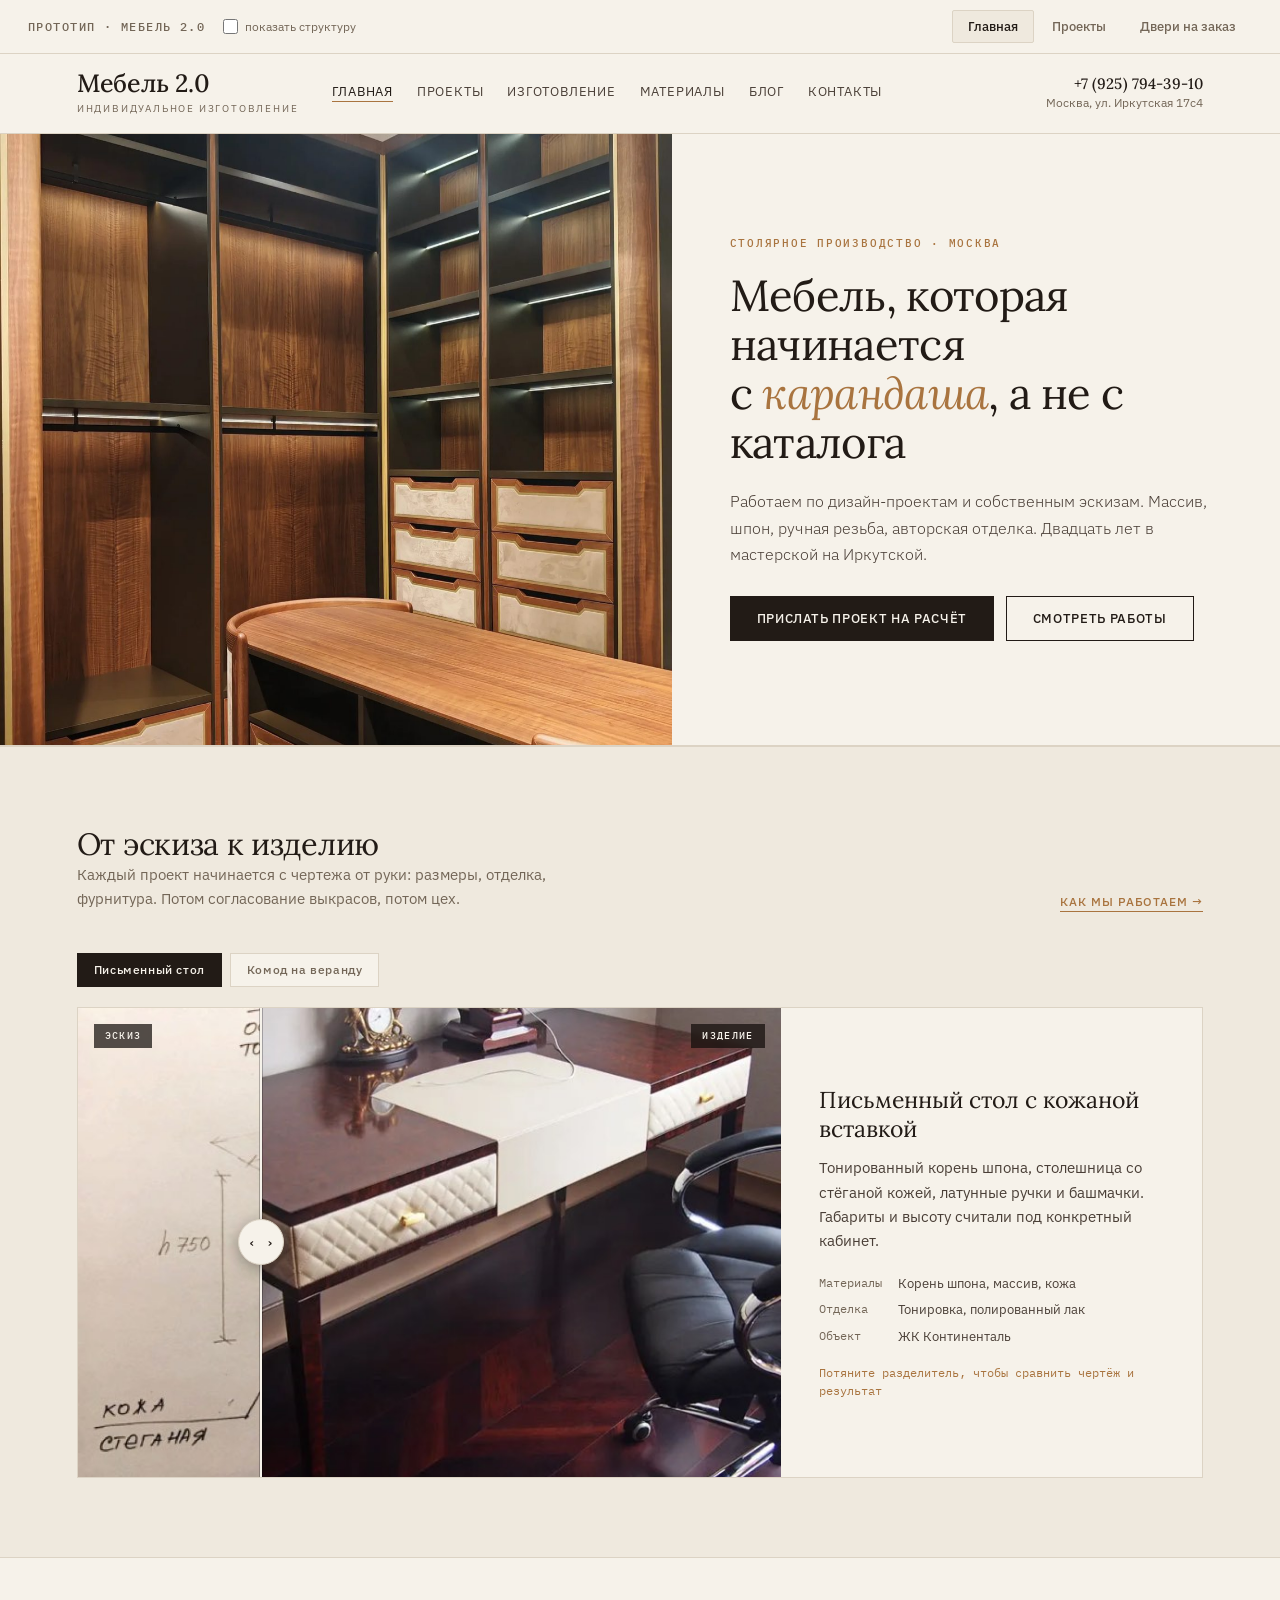
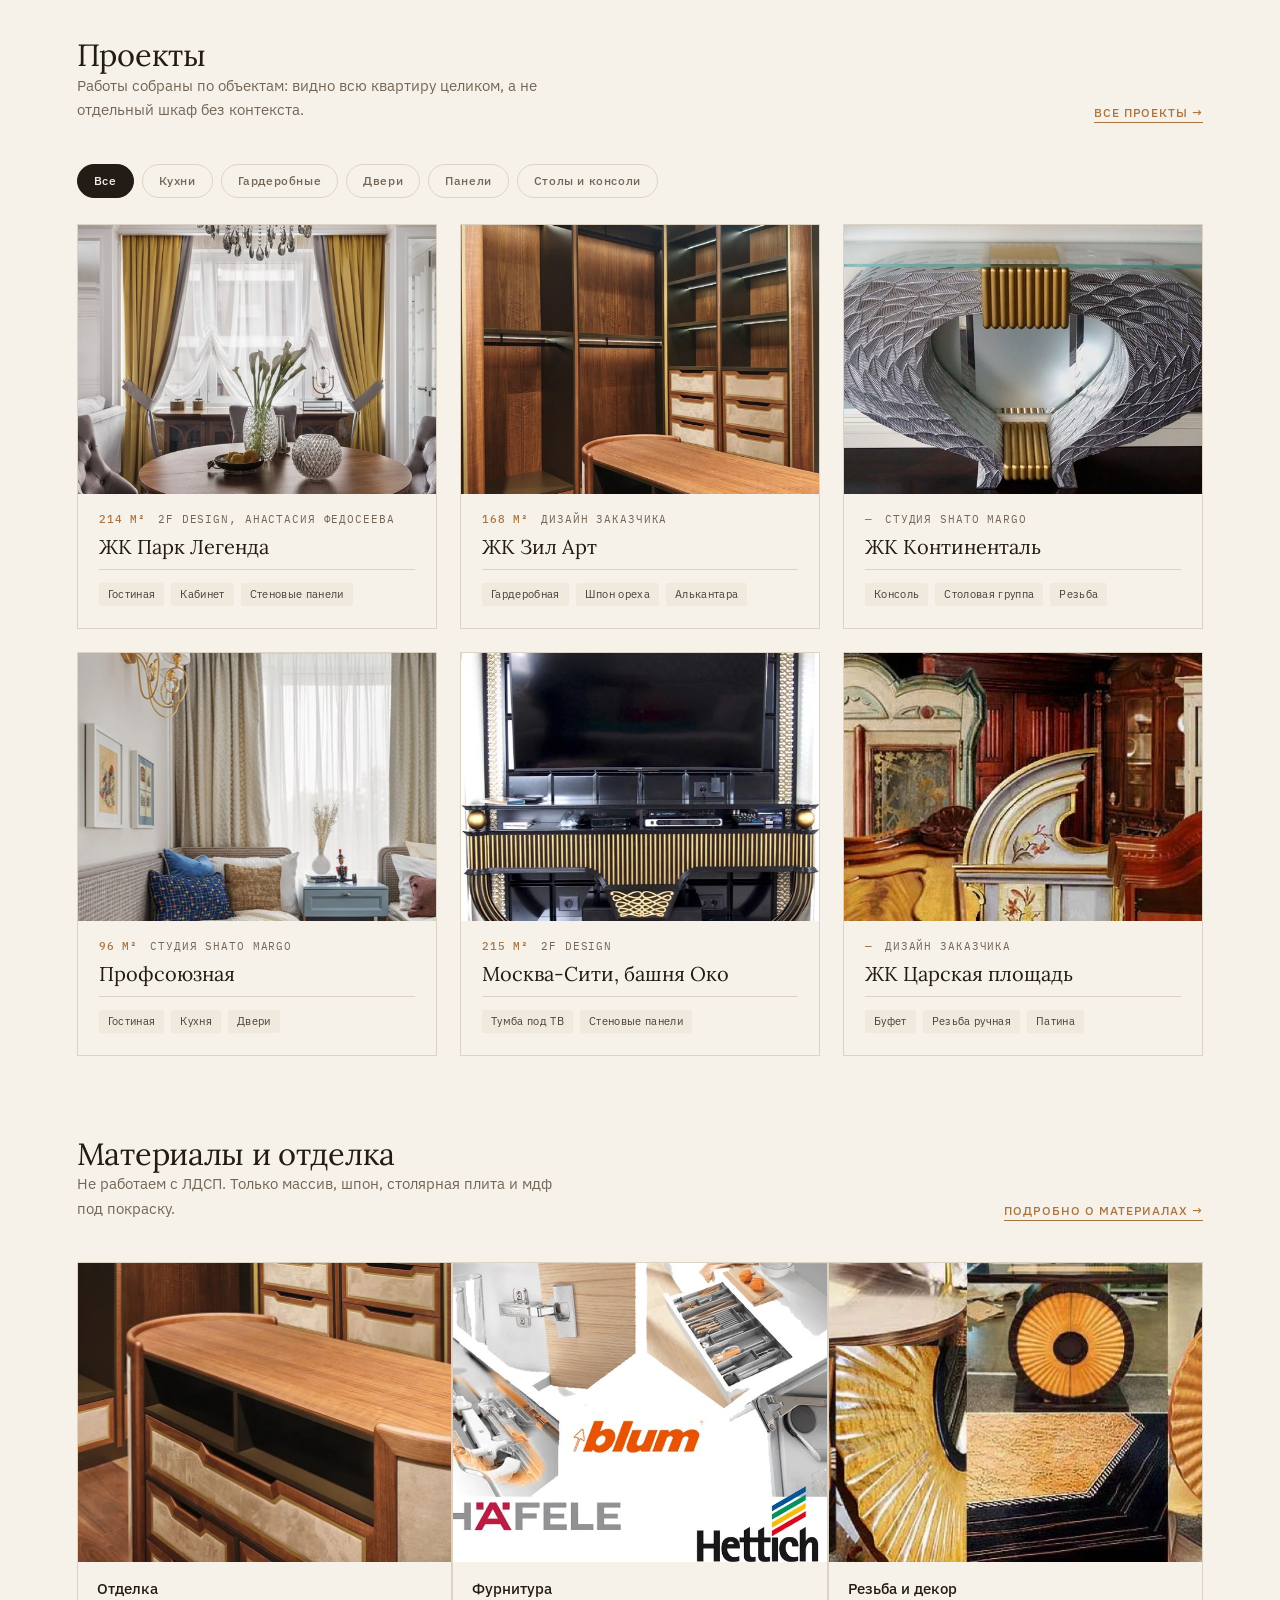
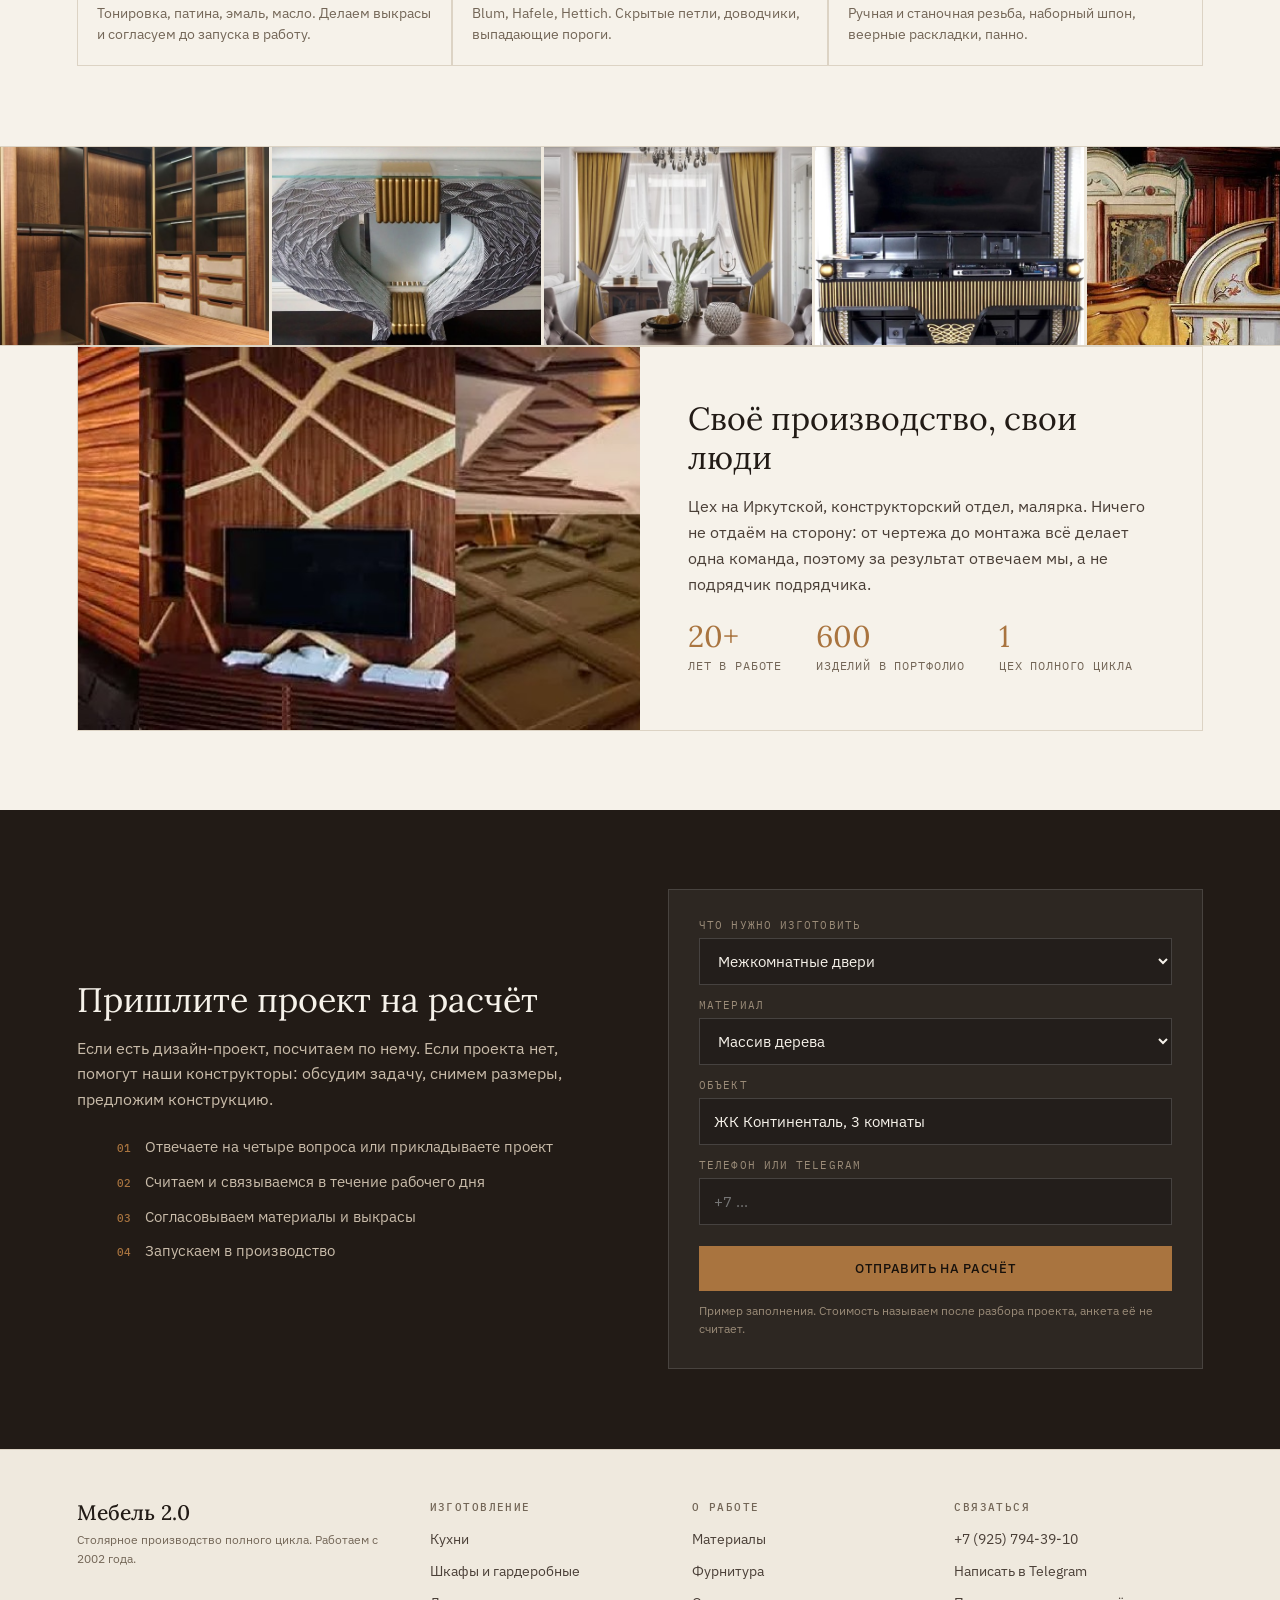
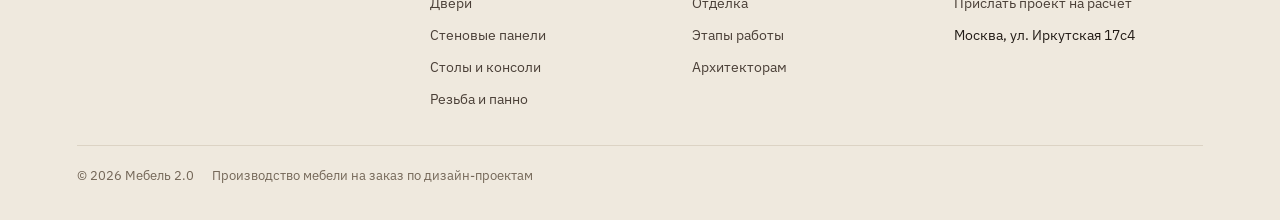
==== v1/index.html @ 64ed7386 "Вариант 1: первый экран больше не растягивается фото, добавлены doctype/charset/viewport, ширина под" ====
<!doctype html>
<html lang="ru">
<meta charset="utf-8">
<meta name="viewport" content="width=device-width, initial-scale=1">
<meta name="robots" content="noindex, nofollow">
<link rel="icon" href="data:image/svg+xml,%3Csvg xmlns=&apos;http://www.w3.org/2000/svg&apos; viewBox=&apos;0 0 32 32&apos;%3E%3Crect width=&apos;32&apos; height=&apos;32&apos; fill=&apos;%23F6F2EA&apos;/%3E%3Ccircle cx=&apos;16&apos; cy=&apos;16&apos; r=&apos;6&apos; fill=&apos;%23A9743F&apos;/%3E%3C/svg%3E">
<title>Прототип сайта Мебель 2.0</title>
<link rel="stylesheet" href="https://fonts.googleapis.com/css2?family=Lora:ital,wght@0,400;0,500;0,600;1,400&family=IBM+Plex+Sans:wght@300;400;500;600&family=IBM+Plex+Mono:wght@400;500&display=swap">
<style>
:root{
  --paper:#F6F2EA; --paper-2:#EFE9DE; --ink:#221B16; --ink-soft:#4A3F37;
  --muted:#736657; --line:#DCD3C4; --wood:#A9743F; --wine:#7E3B3B;
  --shadow:rgba(34,27,22,.10);
  --f-display:'Lora',Georgia,'Times New Roman',serif;
  --f-text:'IBM Plex Sans',-apple-system,Segoe UI,Roboto,sans-serif;
  --f-mono:'IBM Plex Mono',ui-monospace,Menlo,monospace;
}
*{box-sizing:border-box}
body{margin:0;background:var(--paper);color:var(--ink);
  font:400 16px/1.65 var(--f-text);-webkit-font-smoothing:antialiased}
img{max-width:100%;display:block}
a{color:inherit}
.wrap{width:min(1680px,94vw);margin:0 auto;padding:0 clamp(22px,3vw,52px)}

/* ——— панель прототипа ——— */
.bar{position:sticky;top:0;z-index:50;background:var(--paper);
  border-bottom:1px solid var(--line);display:flex;align-items:center;
  gap:18px;padding:10px 28px;flex-wrap:wrap}
.bar b{font:500 12px/1 var(--f-mono);letter-spacing:.12em;text-transform:uppercase;color:var(--muted)}
.tabs{display:flex;gap:2px;margin-left:auto}
.tab{font:500 13px/1 var(--f-text);padding:9px 15px;border:1px solid transparent;
  background:none;color:var(--muted);cursor:pointer;border-radius:2px}
.tab[aria-selected="true"]{color:var(--ink);border-color:var(--line);background:var(--paper-2)}
.tab:focus-visible{outline:2px solid var(--wood);outline-offset:2px}
.toggle{font:400 12px/1 var(--f-text);color:var(--muted);display:flex;
  align-items:center;gap:7px;cursor:pointer;user-select:none}
.toggle input{accent-color:var(--wood);width:15px;height:15px;margin:0}

/* ——— подписи структуры ——— */
.note{position:relative}
.note::before{display:none}
body.show-notes .note::before{display:block}
.note::before{content:attr(data-note);position:absolute;top:-1px;left:0;
  transform:translateY(-100%);
  font:500 10px/1.4 var(--f-mono);letter-spacing:.09em;text-transform:uppercase;
  color:var(--wine);background:var(--paper);padding:3px 8px;
  border:1px dashed var(--wine);white-space:nowrap;z-index:5}
body.show-notes section{outline:1px dashed color-mix(in srgb,var(--wine) 35%,transparent);
  outline-offset:6px}

/* ——— шапка сайта ——— */
.top{border-bottom:1px solid var(--line);background:var(--paper)}
.top-in{display:flex;align-items:center;gap:34px;padding:17px 0}
.logo{font:500 25px/1 var(--f-display);letter-spacing:-.01em;white-space:nowrap}
.logo span{display:block;font:400 10px/1.5 var(--f-text);
  letter-spacing:.18em;text-transform:uppercase;color:var(--muted);margin-top:5px}
.nav{display:flex;gap:24px;font:400 13px/1 var(--f-text);
  letter-spacing:.06em;text-transform:uppercase;flex-wrap:wrap}
.nav a{text-decoration:none;color:var(--ink-soft);padding-bottom:3px;
  border-bottom:1px solid transparent}
.nav a:hover,.nav a.on{color:var(--ink);border-color:var(--wood)}
.top-contact{margin-left:auto;text-align:right;font:400 13px/1.55 var(--f-text)}
.top-contact b{display:block;font:500 15px/1.3 var(--f-display);letter-spacing:.01em}
.top-contact span{color:var(--muted);font-size:12px}

/* ——— первый экран ——— */
.hero{display:grid;grid-template-columns:1.05fr .95fr;
  min-height:clamp(520px,68vh,780px);border-bottom:1px solid var(--line)}
.hero-img{position:relative;overflow:hidden;background:var(--paper-2)}
.hero-img img{position:absolute;inset:0;width:100%;height:100%;
  object-fit:cover;object-position:50% 44%}
.hero-txt{display:flex;flex-direction:column;justify-content:center;
  padding:clamp(44px,5vw,78px) clamp(28px,4.5vw,74px);gap:22px}
.eyebrow{font:500 11px/1 var(--f-mono);letter-spacing:.16em;
  text-transform:uppercase;color:var(--wood)}
h1{font:400 clamp(34px,3.4vw,66px)/1.12 var(--f-display);margin:0;
  text-wrap:balance;letter-spacing:-.015em}
h1 em{font-style:italic;color:var(--wood)}
.lede{font:300 clamp(16px,1.05vw,20px)/1.65 var(--f-text);color:var(--ink-soft);max-width:50ch;margin:0}
.cta-row{display:flex;gap:12px;flex-wrap:wrap;margin-top:6px}
.btn{display:inline-block;font:500 13px/1 var(--f-text);letter-spacing:.05em;
  text-transform:uppercase;padding:15px 26px;text-decoration:none;
  background:var(--ink);color:var(--paper);border:1px solid var(--ink);
  transition:background .18s,color .18s}
.btn:hover{background:transparent;color:var(--ink)}
.btn.ghost{background:transparent;color:var(--ink)}
.btn.ghost:hover{background:var(--ink);color:var(--paper)}

/* ——— общие секции ——— */
section{padding:clamp(64px,6.2vw,112px) 0}
.sec-head{display:flex;align-items:flex-end;gap:26px;margin-bottom:clamp(30px,3.2vw,46px);flex-wrap:wrap}
.sec-head h2{font:400 clamp(25px,2.4vw,46px)/1.18 var(--f-display);margin:0;
  letter-spacing:-.01em;text-wrap:balance}
.sec-head p{margin:0;color:var(--muted);font-size:clamp(15px,.95vw,17px);max-width:56ch}
.sec-head .more{margin-left:auto;font:500 12px/1 var(--f-text);letter-spacing:.08em;
  text-transform:uppercase;color:var(--wood);text-decoration:none;
  border-bottom:1px solid currentColor;padding-bottom:3px;white-space:nowrap}

/* ——— эскиз → изделие ——— */
.craft{background:var(--paper-2);border-top:1px solid var(--line);
  border-bottom:1px solid var(--line)}
.pairs{display:grid;gap:clamp(40px,4vw,64px)}
.pair{display:grid;grid-template-columns:1fr 1fr;gap:0;align-items:stretch;
  background:var(--paper);border:1px solid var(--line)}
.pair figure{margin:0;position:relative;min-height:270px;overflow:hidden}
.pair img{width:100%;height:100%;object-fit:cover}
.pair figcaption{position:absolute;left:0;bottom:0;
  font:500 10px/1 var(--f-mono);letter-spacing:.13em;text-transform:uppercase;
  background:var(--ink);color:var(--paper);padding:7px 11px}
.pair .said{padding:34px 36px;display:flex;flex-direction:column;justify-content:center;gap:12px}
.pair h3{font:400 clamp(22px,1.5vw,30px)/1.28 var(--f-display);margin:0}
.pair p{margin:0;color:var(--ink-soft);font-size:clamp(15px,.95vw,17px);line-height:1.62}
.pair dl{display:grid;grid-template-columns:auto 1fr;gap:5px 16px;margin:8px 0 0;
  font-size:13px}
.pair dt{color:var(--muted);font:400 12px/1.6 var(--f-mono);letter-spacing:.04em}
.pair dd{margin:0;color:var(--ink-soft)}

/* ——— проекты ——— */
.filters{display:flex;gap:8px;flex-wrap:wrap;margin-bottom:26px}
.chip{font:500 12px/1 var(--f-text);letter-spacing:.05em;padding:10px 16px;
  border:1px solid var(--line);background:transparent;color:var(--muted);
  cursor:pointer;border-radius:100px;transition:.16s}
.chip:hover{color:var(--ink);border-color:var(--wood)}
.chip.on{background:var(--ink);border-color:var(--ink);color:var(--paper)}
.chip:focus-visible{outline:2px solid var(--wood);outline-offset:2px}
.projects{display:grid;grid-template-columns:repeat(3,1fr);gap:clamp(18px,1.8vw,30px)}
@media (max-width:1100px){.projects{grid-template-columns:repeat(2,1fr)}}
@media (max-width:620px){.projects{grid-template-columns:1fr}}
.proj{display:flex;flex-direction:column;background:var(--paper);
  border:1px solid var(--line);text-decoration:none;transition:.2s;overflow:hidden}
.proj:hover{border-color:var(--wood);transform:translateY(-2px);
  box-shadow:0 10px 26px var(--shadow)}
.proj .ph{aspect-ratio:4/3;overflow:hidden;background:var(--paper-2)}
.proj .ph img{width:100%;height:100%;object-fit:cover;transition:transform .5s}
.proj:hover .ph img{transform:scale(1.03)}
.proj .body{padding:20px 21px 22px;display:flex;flex-direction:column;gap:9px;flex:1}
.proj .meta{display:flex;gap:12px;align-items:baseline;
  font:400 11px/1 var(--f-mono);letter-spacing:.08em;color:var(--muted);
  text-transform:uppercase}
.proj .meta .sq{color:var(--wood);font-weight:500}
.proj h3{font:400 clamp(20px,1.35vw,26px)/1.3 var(--f-display);margin:0}
.proj .who{font-size:13px;color:var(--muted)}
.proj .items{margin-top:auto;padding-top:13px;border-top:1px solid var(--line);
  display:flex;gap:7px;flex-wrap:wrap}
.proj .items span{font:400 11px/1 var(--f-text);letter-spacing:.03em;
  color:var(--ink-soft);background:var(--paper-2);padding:6px 9px;border-radius:2px}

/* ——— материалы ——— */
.mats{display:grid;grid-template-columns:repeat(3,1fr);gap:2px;
  background:var(--line);border:1px solid var(--line)}
@media (max-width:760px){.mats{grid-template-columns:1fr}}
.mat{background:var(--paper);padding:0;position:relative;overflow:hidden}
.mat img{aspect-ratio:5/4;object-fit:cover;width:100%}
.mat .cap{padding:17px 19px 20px}
.mat h4{font:500 15px/1.3 var(--f-text);margin:0 0 5px}
.mat p{margin:0;font-size:13.5px;color:var(--muted);line-height:1.55}

/* ——— мастера ——— */
.people{display:grid;grid-template-columns:1fr 1fr;gap:0;
  border:1px solid var(--line);background:var(--paper)}
.people figure{margin:0;min-height:340px;overflow:hidden}
.people img{width:100%;height:100%;object-fit:cover;object-position:50% 40%}
.people .txt{padding:52px 48px;display:flex;flex-direction:column;
  justify-content:center;gap:16px}
.people h2{font:400 clamp(24px,2.6vw,32px)/1.22 var(--f-display);margin:0}
.people p{margin:0;color:var(--ink-soft);font-size:15.5px;line-height:1.68}
.stats{display:flex;gap:34px;margin-top:8px;flex-wrap:wrap}
.stat b{display:block;font:400 30px/1 var(--f-display);color:var(--wood)}
.stat span{font:400 12px/1.4 var(--f-mono);letter-spacing:.07em;
  text-transform:uppercase;color:var(--muted)}

/* ——— форма ——— */
.ask{background:var(--ink);color:var(--paper);border-radius:0}
.ask .wrap{display:grid;grid-template-columns:1fr 1fr;gap:56px;align-items:center}
.ask h2{font:400 clamp(25px,2.9vw,34px)/1.24 var(--f-display);margin:0 0 14px;color:var(--paper)}
.ask p{margin:0;color:#C9BCAA;font-size:15.5px;line-height:1.66}
.steps{display:grid;gap:11px;margin-top:22px;counter-reset:s}
.steps li{list-style:none;counter-increment:s;display:flex;gap:13px;
  align-items:baseline;font-size:14.5px;color:#C9BCAA}
.steps li::before{content:counter(s,decimal-leading-zero);
  font:500 11px/1 var(--f-mono);color:var(--wood);letter-spacing:.06em}
.form{background:rgba(255,255,255,.05);border:1px solid rgba(255,255,255,.13);
  padding:30px}
.form .row{display:grid;gap:7px;margin-bottom:15px}
.form label{font:400 11px/1 var(--f-mono);letter-spacing:.1em;
  text-transform:uppercase;color:#9A8B78}
.form input,.form select{font:400 15px/1.4 var(--f-text);padding:12px 14px;
  background:rgba(0,0,0,.22);border:1px solid rgba(255,255,255,.16);
  color:var(--paper);border-radius:0}
.form input:focus,.form select:focus{outline:2px solid var(--wood);outline-offset:1px}
.form .btn{width:100%;text-align:center;background:var(--wood);
  border-color:var(--wood);color:#17110C;margin-top:6px}
.form .btn:hover{background:transparent;color:var(--wood)}
.form .hint{font-size:12px;color:#9A8B78;margin:11px 0 0;line-height:1.5}

/* ——— подвал ——— */
.foot{border-top:1px solid var(--line);background:var(--paper-2);padding:52px 0 34px}
.foot-in{display:grid;grid-template-columns:1.4fr 1fr 1fr 1.1fr;gap:36px}
.foot h5{font:500 11px/1 var(--f-mono);letter-spacing:.13em;text-transform:uppercase;
  color:var(--muted);margin:0 0 15px}
.foot ul{list-style:none;margin:0;padding:0;display:grid;gap:9px;font-size:14px}
.foot a{text-decoration:none;color:var(--ink-soft)}
.foot a:hover{color:var(--wood)}
.foot .brand{font:500 21px/1 var(--f-display)}
.foot .brand span{display:block;font:400 12px/1.6 var(--f-text);color:var(--muted);margin-top:7px}
.foot-bottom{border-top:1px solid var(--line);margin-top:34px;padding-top:19px;
  display:flex;gap:18px;font-size:12.5px;color:var(--muted);flex-wrap:wrap}

/* ——— страница раздела ——— */
.crumbs{font:400 12px/1 var(--f-text);color:var(--muted);padding:20px 0;
  border-bottom:1px solid var(--line)}
.crumbs a{text-decoration:none;color:var(--muted)}
.crumbs a:hover{color:var(--wood)}
.intro{display:grid;grid-template-columns:1.15fr .85fr;gap:56px;align-items:start}
.intro h1{font-size:clamp(29px,3.4vw,42px)}
.intro .side{border-left:2px solid var(--wood);padding-left:22px}
.intro .side p{margin:0 0 13px;font-size:14.5px;color:var(--ink-soft);line-height:1.62}
.feats{display:grid;grid-template-columns:repeat(3,1fr);gap:1px;
  background:var(--line);border:1px solid var(--line);margin-top:8px}
@media (max-width:1000px){.feats{grid-template-columns:repeat(2,1fr)}}
@media (max-width:620px){.feats{grid-template-columns:1fr}}
.feat{background:var(--paper);padding:26px 25px 28px}
.feat .n{font:500 11px/1 var(--f-mono);color:var(--wood);letter-spacing:.08em}
.feat h3{font:500 16px/1.4 var(--f-text);margin:11px 0 7px}
.feat p{margin:0;font-size:14px;color:var(--muted);line-height:1.6}
.gal{display:grid;grid-template-columns:repeat(auto-fill,minmax(250px,1fr));gap:20px}
.gal figure{margin:0;border:1px solid var(--line);background:var(--paper)}
.gal img{aspect-ratio:1/1;object-fit:cover;width:100%}
.gal figcaption{padding:13px 15px 15px;font-size:13.5px;line-height:1.45}
.gal .obj{display:block;font:400 11px/1 var(--f-mono);color:var(--wood);
  letter-spacing:.07em;text-transform:uppercase;margin-bottom:6px}


/* ——— движение ——— */
@keyframes kenburns{from{transform:scale(1) translate3d(0,0,0)}
  to{transform:scale(1.08) translate3d(-1.2%,-1.5%,0)}}
.hero-img img{animation:kenburns 26s ease-in-out infinite alternate;will-change:transform}

@keyframes rise{from{opacity:0;transform:translateY(14px)}to{opacity:1;transform:none}}
body.anim .hero-txt>*{animation:rise .8s cubic-bezier(.2,.75,.25,1) both}
body.anim .hero-txt>*:nth-child(1){animation-delay:.05s}
body.anim .hero-txt>*:nth-child(2){animation-delay:.14s}
body.anim .hero-txt>*:nth-child(3){animation-delay:.24s}
body.anim .hero-txt>*:nth-child(4){animation-delay:.34s}

body.anim .rv{opacity:0;transform:translateY(20px);
  transition:opacity .7s cubic-bezier(.2,.75,.25,1),transform .7s cubic-bezier(.2,.75,.25,1)}
body.anim .rv.in{opacity:1;transform:none}

.btn{position:relative;overflow:hidden}
.btn::after{content:"";position:absolute;inset:0;background:var(--wood);
  transform:translateY(101%);transition:transform .28s cubic-bezier(.3,.7,.2,1);z-index:-1}
.btn:hover::after{transform:translateY(0)}
.btn.ghost:hover{background:var(--ink)}

.more{position:relative}
.more::after{content:" →";transition:padding .2s}
.more:hover::after{padding-left:5px}

.mat img{transition:transform .6s cubic-bezier(.2,.7,.2,1)}
.mat:hover img{transform:scale(1.05)}
.mat .cap{position:relative;z-index:1;background:var(--paper);transition:transform .3s}
.mat:hover .cap{transform:translateY(-4px)}

.proj{cursor:pointer}
.proj .ph{position:relative}
.proj .ph::after{content:"Смотреть проект";position:absolute;inset:auto 0 0 0;
  font:500 11px/1 var(--f-mono);letter-spacing:.1em;text-transform:uppercase;
  color:var(--paper);background:linear-gradient(transparent,rgba(20,15,12,.82));
  padding:34px 14px 13px;opacity:0;transform:translateY(8px);transition:.3s}
.proj:hover .ph::after{opacity:1;transform:none}
.proj:hover .ph img{transform:scale(1.06)}

/* ——— шторка эскиз/изделие ——— */
.craft-tabs{display:flex;gap:8px;margin-bottom:20px;flex-wrap:wrap}
.ct{font:500 12px/1 var(--f-text);letter-spacing:.05em;padding:10px 16px;
  border:1px solid var(--line);background:var(--paper);color:var(--muted);
  cursor:pointer;transition:.18s}
.ct:hover{color:var(--ink);border-color:var(--wood)}
.ct.on{background:var(--ink);border-color:var(--ink);color:var(--paper)}
.slab{display:grid;grid-template-columns:1.25fr .75fr;background:var(--paper);
  border:1px solid var(--line)}
.slab[hidden]{display:none}
.stage{position:relative;overflow:hidden;aspect-ratio:3/2;min-height:340px;background:#EDE6DA;
  cursor:ew-resize;user-select:none;touch-action:none}
.stage img{position:absolute;inset:0;width:100%;height:100%;object-fit:cover}
.st-front{position:absolute;inset:0;width:50%;overflow:hidden;will-change:width}
.st-front img{width:var(--sw,760px);max-width:none}
.st-bar{position:absolute;top:0;bottom:0;left:50%;width:2px;background:var(--paper);
  transform:translateX(-1px);box-shadow:0 0 0 1px rgba(0,0,0,.25);will-change:left}
.st-knob{position:absolute;top:50%;left:50%;width:46px;height:46px;margin:-23px 0 0 -23px;
  border-radius:50%;background:var(--paper);border:1px solid var(--line);
  display:grid;place-items:center;box-shadow:0 4px 16px rgba(20,15,12,.35);
  font:500 13px/1 var(--f-mono);color:var(--ink);will-change:left}
.st-knob::before{content:"‹ ›";letter-spacing:.06em}
.st-lab{position:absolute;top:16px;font:500 10px/1 var(--f-mono);letter-spacing:.13em;
  text-transform:uppercase;padding:7px 11px;background:rgba(20,15,12,.72);
  color:var(--paper);backdrop-filter:blur(3px)}
.st-lab.l{left:16px}.st-lab.r{right:16px}
.slab .said{padding:38px 38px;display:flex;flex-direction:column;justify-content:center;gap:13px}
.slab h3{font:400 23px/1.28 var(--f-display);margin:0}
.slab p{margin:0;color:var(--ink-soft);font-size:15px;line-height:1.62}
.slab dl{display:grid;grid-template-columns:auto 1fr;gap:5px 16px;margin:6px 0 0;font-size:13px}
.slab dt{color:var(--muted);font:400 12px/1.6 var(--f-mono)}
.slab dd{margin:0;color:var(--ink-soft)}
.slab .tip{font:400 12px/1.5 var(--f-mono);color:var(--wood);margin-top:4px}

/* ——— бегущая лента ——— */
.strip{overflow:hidden;border-top:1px solid var(--line);border-bottom:1px solid var(--line);
  background:var(--paper-2);padding:0}
.strip-in{display:flex;gap:3px;width:max-content;animation:slide 58s linear infinite}
.strip:hover .strip-in{animation-play-state:paused}
@keyframes slide{from{transform:translateX(0)}to{transform:translateX(-50%)}}
.strip figure{margin:0;width:clamp(250px,21vw,390px);height:clamp(190px,15.5vw,290px);
  overflow:hidden;position:relative;flex:none}
.strip img{width:100%;height:100%;object-fit:cover;filter:saturate(.92);
  transition:transform .6s,filter .4s}
.strip figure:hover img{transform:scale(1.07);filter:saturate(1.1)}

/* ——— лайтбокс ——— */
.lb{position:fixed;inset:0;z-index:200;background:rgba(18,13,10,.93);
  display:none;place-items:center;padding:38px;cursor:zoom-out}
.lb.on{display:grid;animation:fade .3s both}
@keyframes fade{from{opacity:0}to{opacity:1}}
.lb img{max-width:min(1100px,92vw);max-height:86vh;object-fit:contain;
  box-shadow:0 24px 70px rgba(0,0,0,.6);animation:pop .38s cubic-bezier(.2,.8,.25,1) both}
@keyframes pop{from{opacity:0;transform:scale(.94)}to{opacity:1;transform:none}}
.lb .cl{position:absolute;top:22px;right:26px;font:400 30px/1 var(--f-text);
  color:var(--paper);background:none;border:0;cursor:pointer;opacity:.75}
.lb .cl:hover{opacity:1}
.lb .cap{position:absolute;left:0;right:0;bottom:24px;text-align:center;
  font:400 13px/1.5 var(--f-text);color:#C9BCAA}

@keyframes swap{from{opacity:0;transform:translateY(10px)}to{opacity:1;transform:none}}
#screen.swap{animation:swap .4s cubic-bezier(.2,.75,.25,1) both}

@media (max-width:900px){
  .hero,.pair,.people,.ask .wrap,.intro,.slab{grid-template-columns:1fr}
  .stage{min-height:300px}
  .slab .said{padding:30px 26px}
  .strip figure{width:210px;height:158px}
  .hero-img{min-height:280px}
  .hero-txt{padding:44px 28px}
  .people .txt,.pair .said{padding:34px 28px}
  .foot-in{grid-template-columns:1fr 1fr}
  section{padding:56px 0}
  .top-in{gap:18px;flex-wrap:wrap}
  .nav{order:3;width:100%}
  .top-contact{margin-left:auto}
}
@media (max-width:600px){
  .wrap{padding:0 18px}
  .bar{padding:9px 18px;gap:10px 14px}
  .bar b{font-size:11px}
  .tabs{margin-left:0;width:100%;overflow-x:auto;scrollbar-width:none}
  .tabs::-webkit-scrollbar{display:none}
  .tab{padding:8px 12px;font-size:12px;white-space:nowrap}
  .top-in{gap:10px 16px;padding:14px 0}
  .logo{font-size:21px}
  .nav{gap:12px 16px;font-size:11px;letter-spacing:.04em}
  .top-contact{font-size:12px;line-height:1.45}
  .top-contact b{font-size:14px}
  .stage{min-height:0;aspect-ratio:4/3}
  .hero-img{min-height:230px}
  .hero-txt{padding:34px 20px}
  .people .txt,.pair .said,.slab .said{padding:26px 20px}
  .strip figure{width:166px;height:125px}
  .foot-in{grid-template-columns:1fr}
  section{padding:40px 0}
}
@media (prefers-reduced-motion:reduce){*{transition:none!important;animation:none!important}}
</style><div class="bar">
  <b>Прототип · Мебель 2.0</b>
  <label class="toggle"><input type="checkbox" id="notes"> показать структуру</label>
  <div class="tabs" role="tablist">
    <button class="tab" role="tab" aria-selected="true" data-s="home">Главная</button>
    <button class="tab" role="tab" aria-selected="false" data-s="proj">Проекты</button>
    <button class="tab" role="tab" aria-selected="false" data-s="sec">Двери на заказ</button>
  </div>
</div>
<main id="screen"></main>
<div class="lb" id="lb"><button class="cl" aria-label="Закрыть">&times;</button><img src="" alt=""><div class="cap"></div></div>
<script>
const IMG = {"master": "[data-uri]", "sketch1": "[data-uri]", "sketch2": "[data-uri]", "komod": "[data-uri]", "garderob": "[data-uri]", "konsol": "[data-uri]", "interior": "[data-uri]", "tumba": "[data-uri]", "shkaf": "[data-uri]", "paneli": "[data-uri]", "gostinaya": "[data-uri]", "stol": "[data-uri]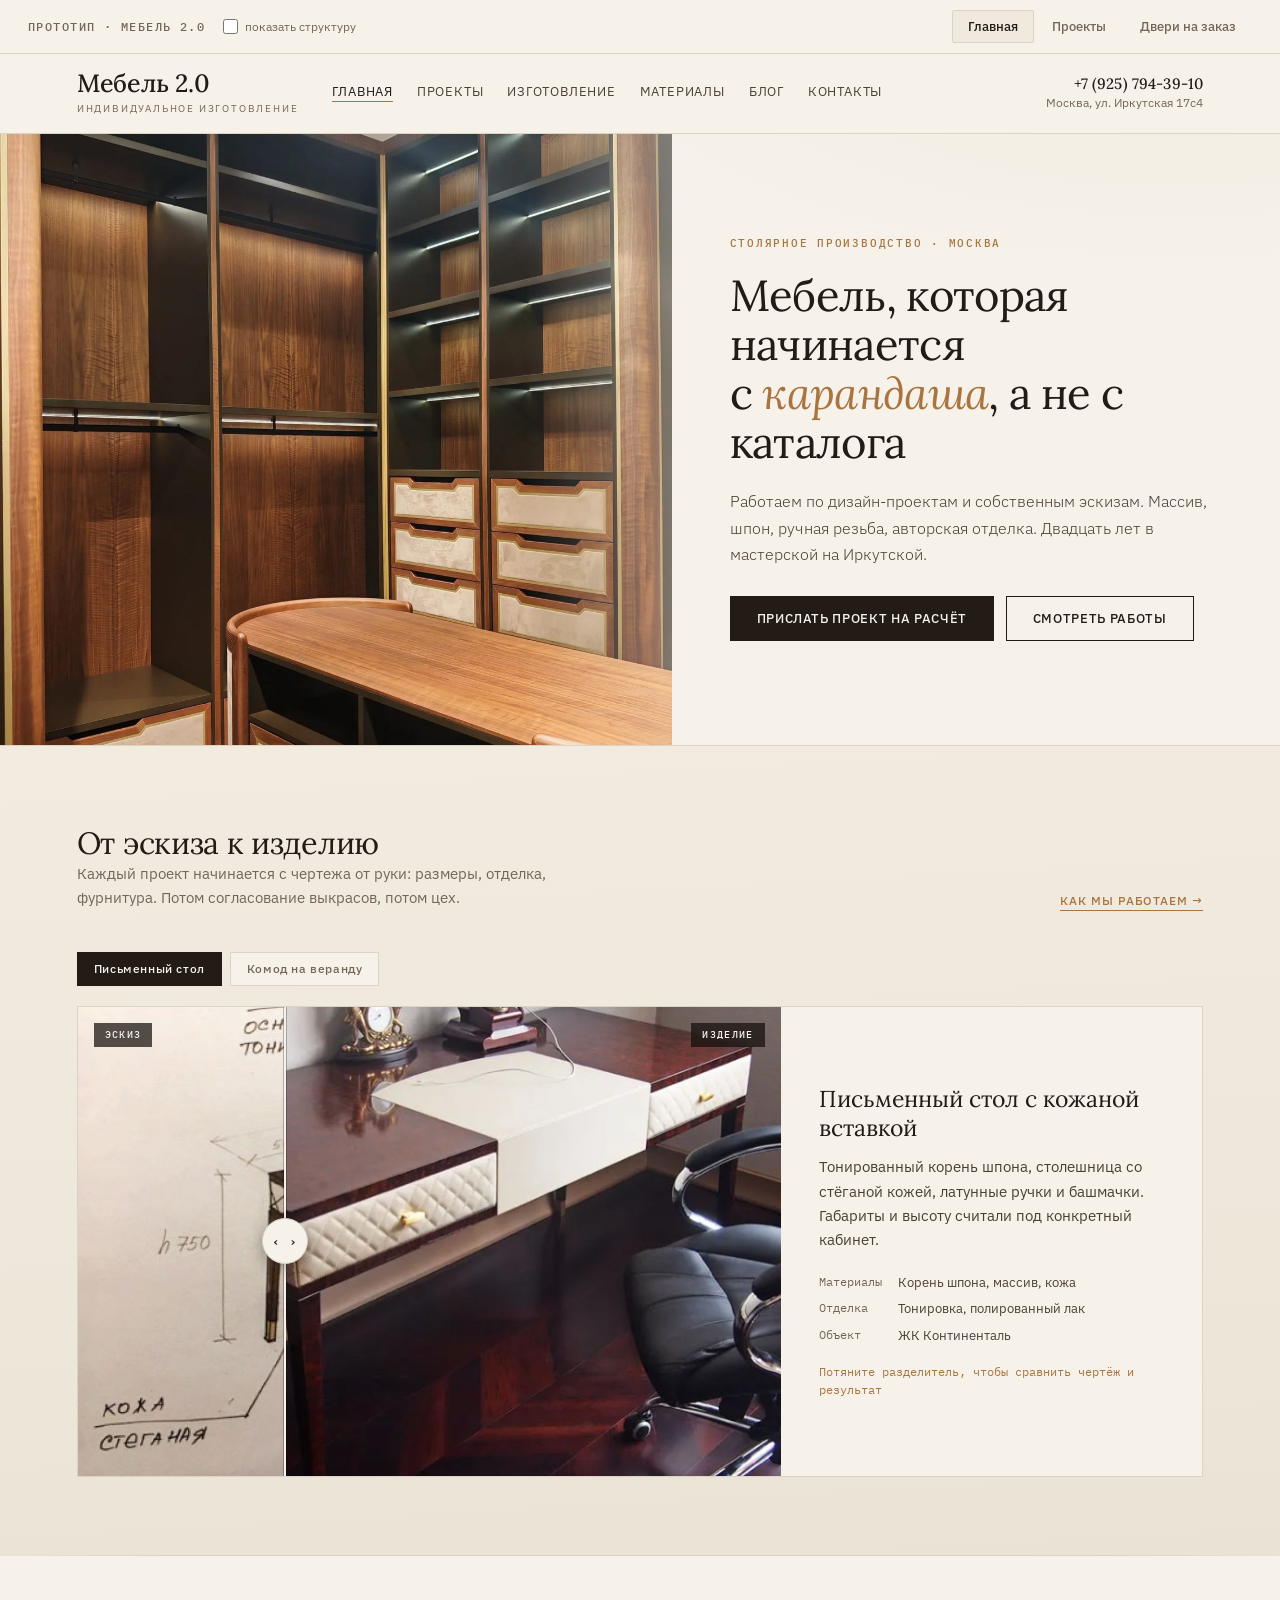
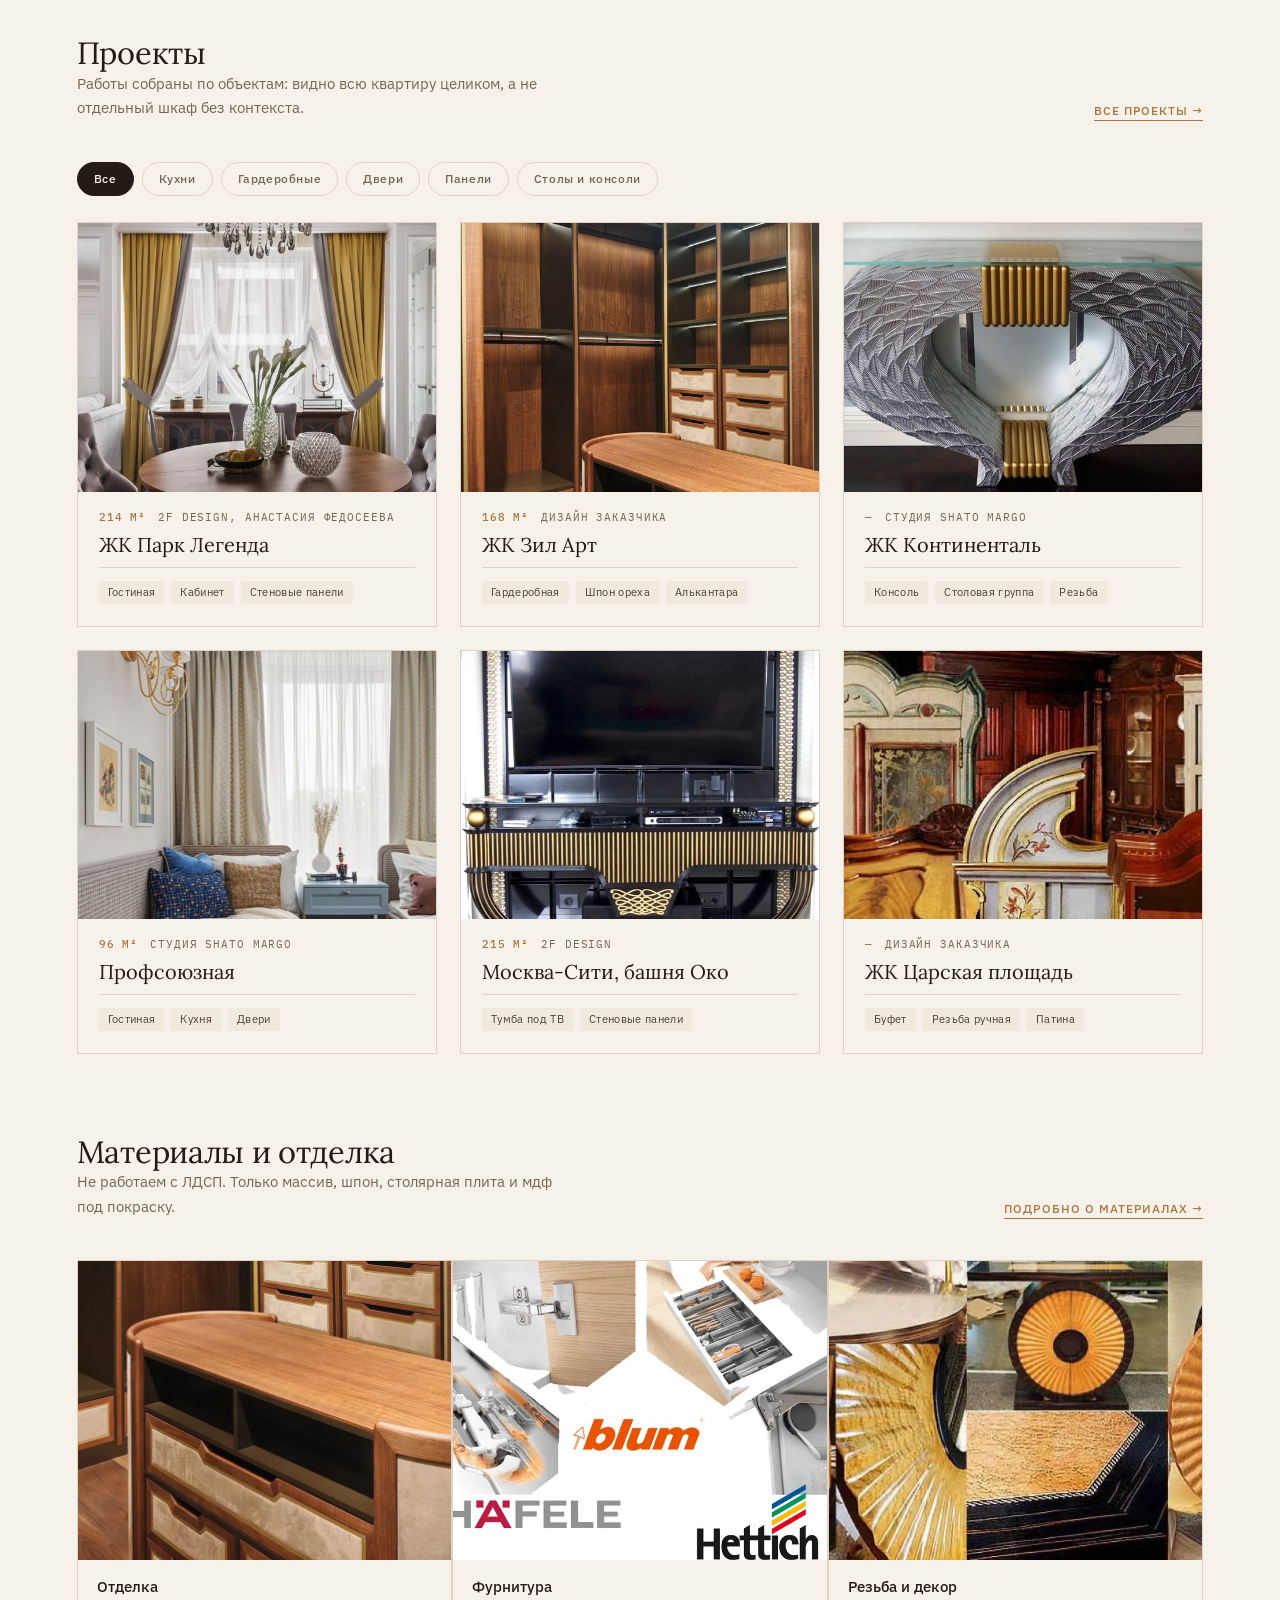
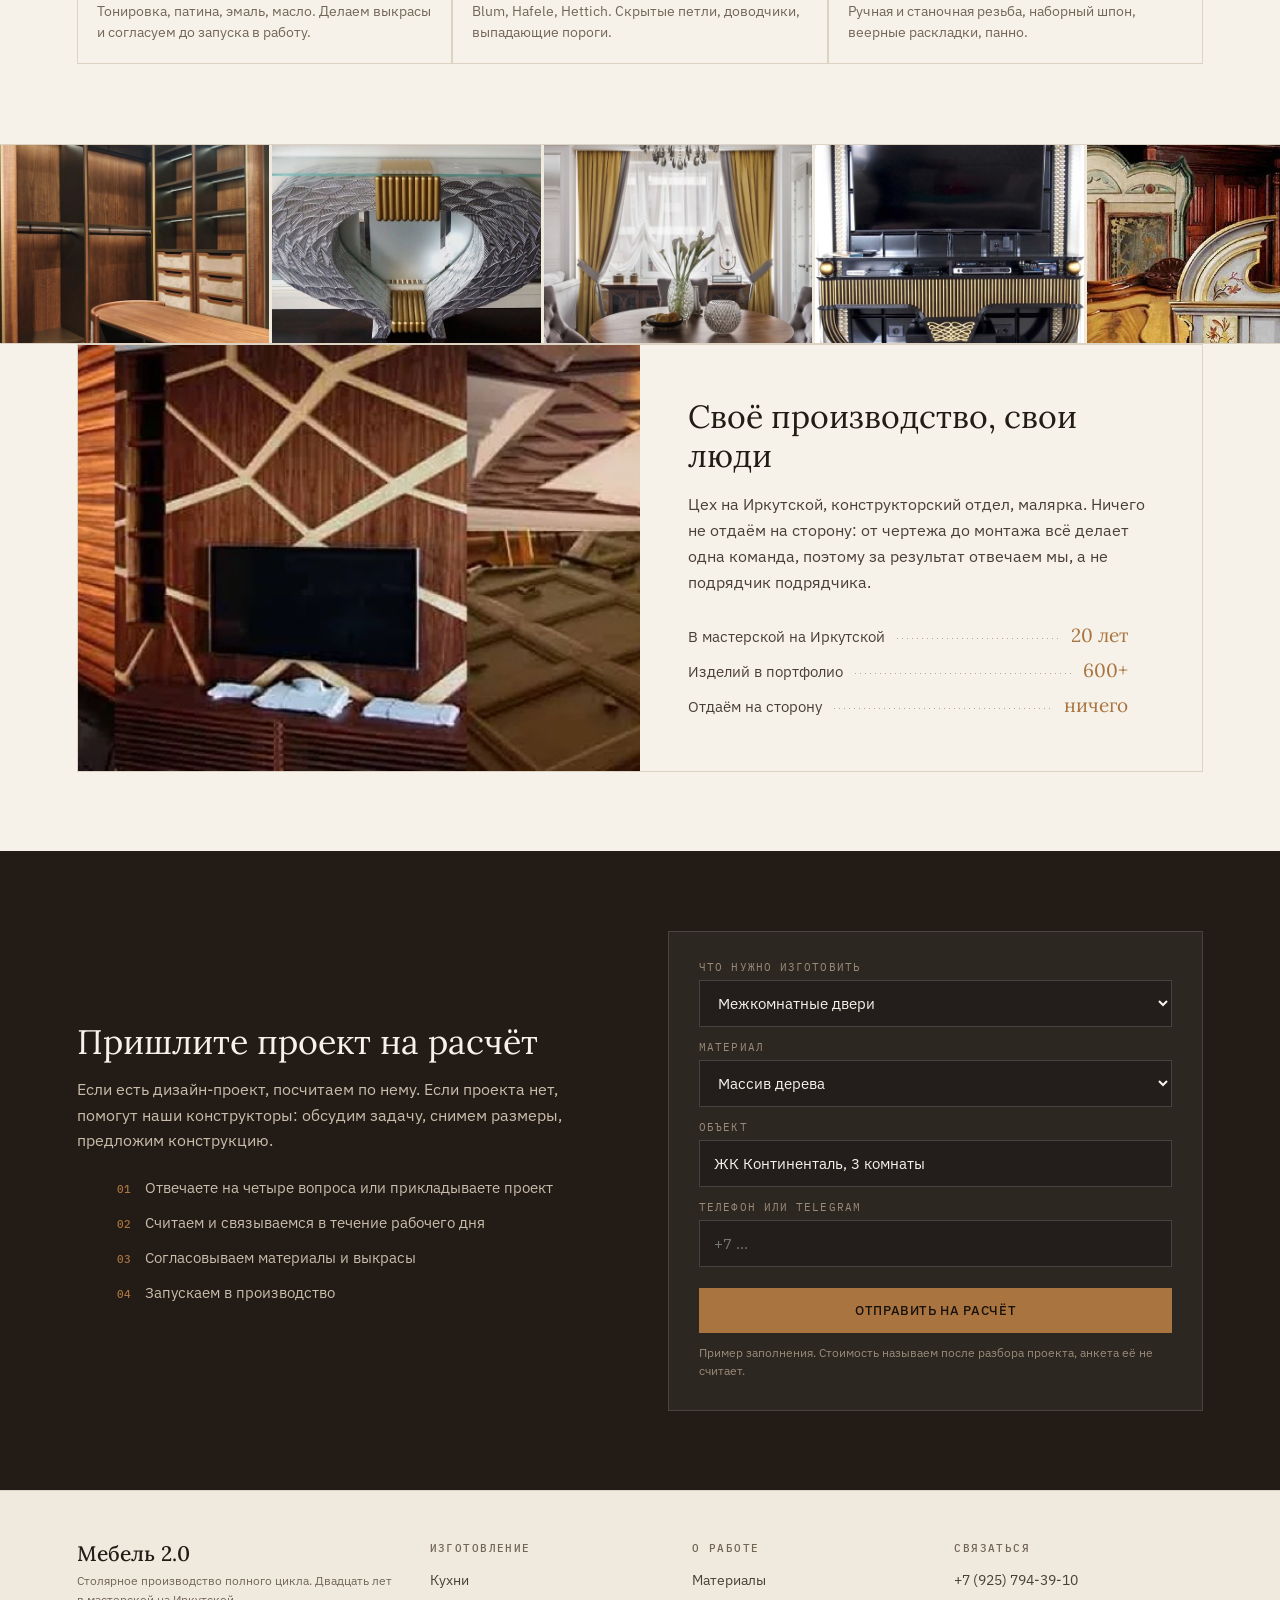
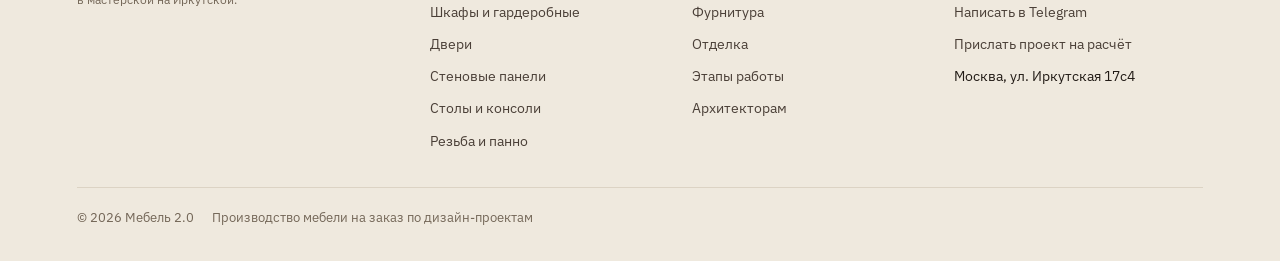
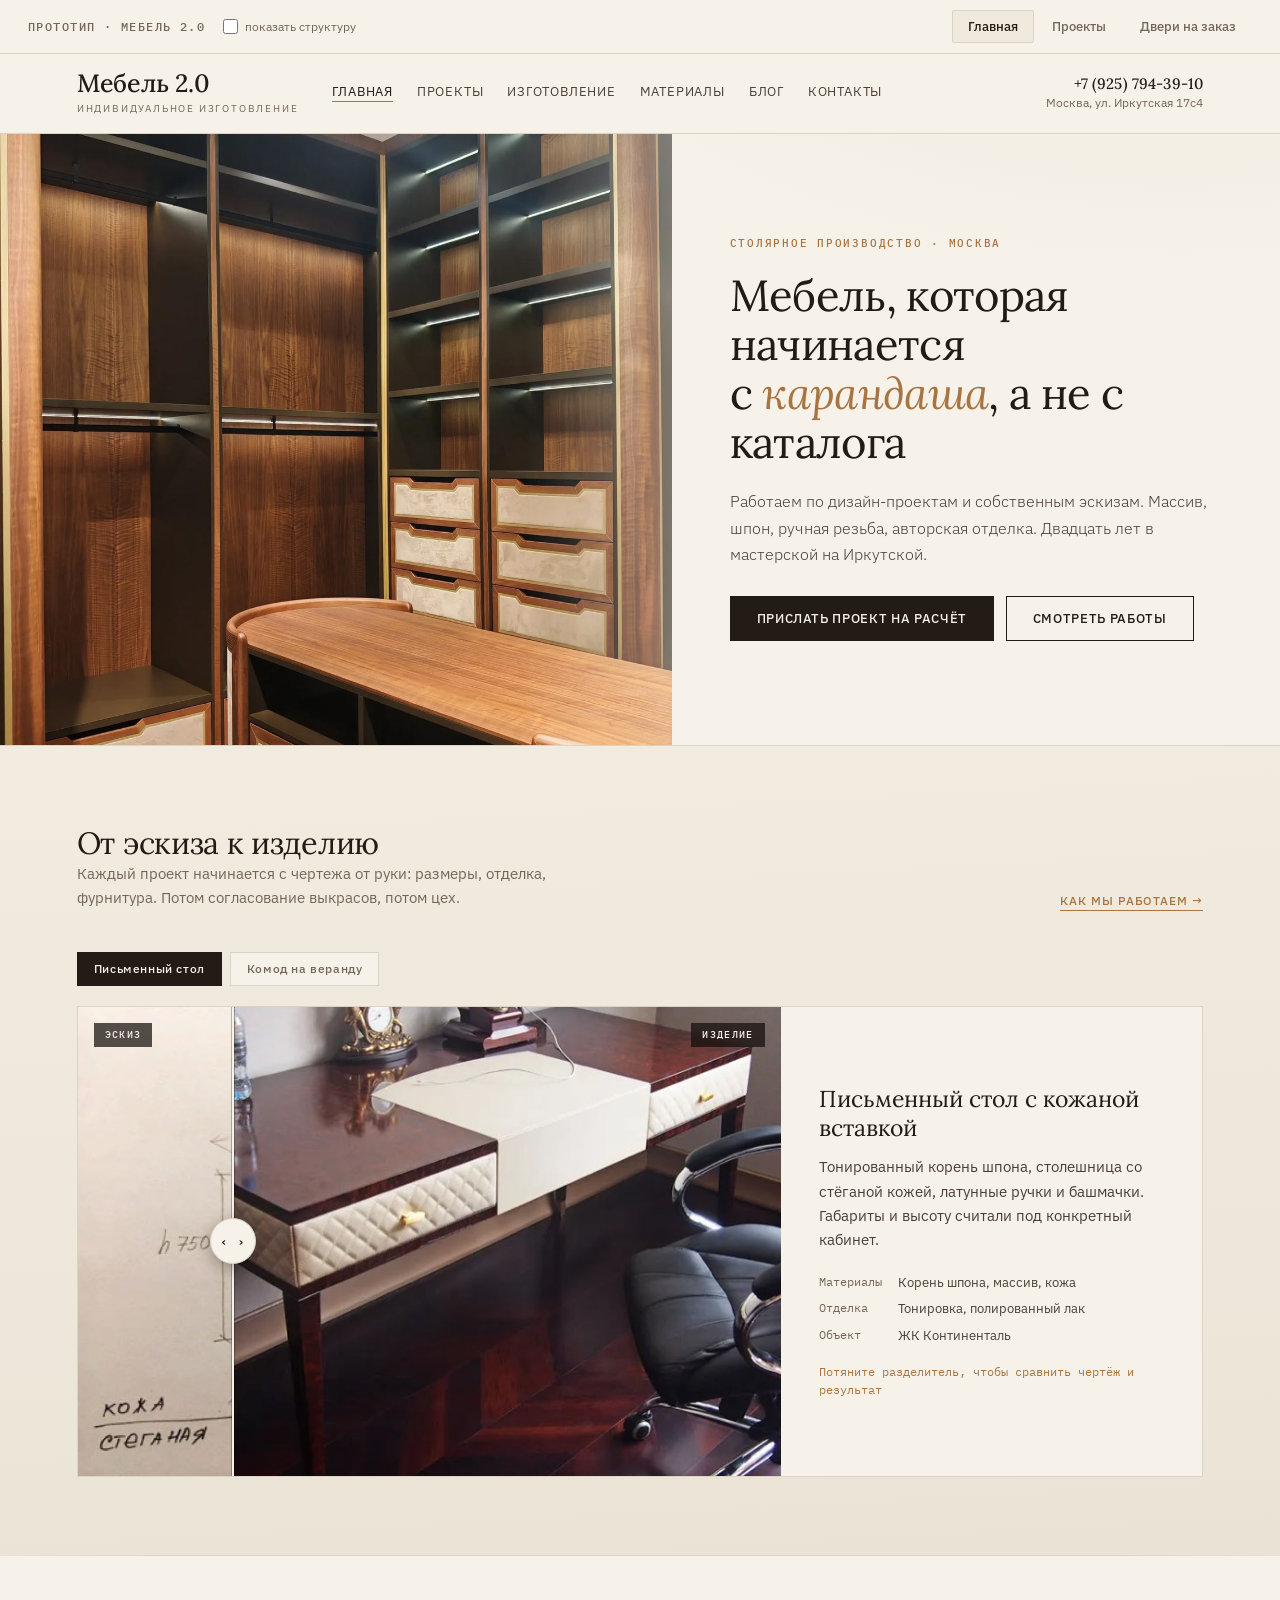
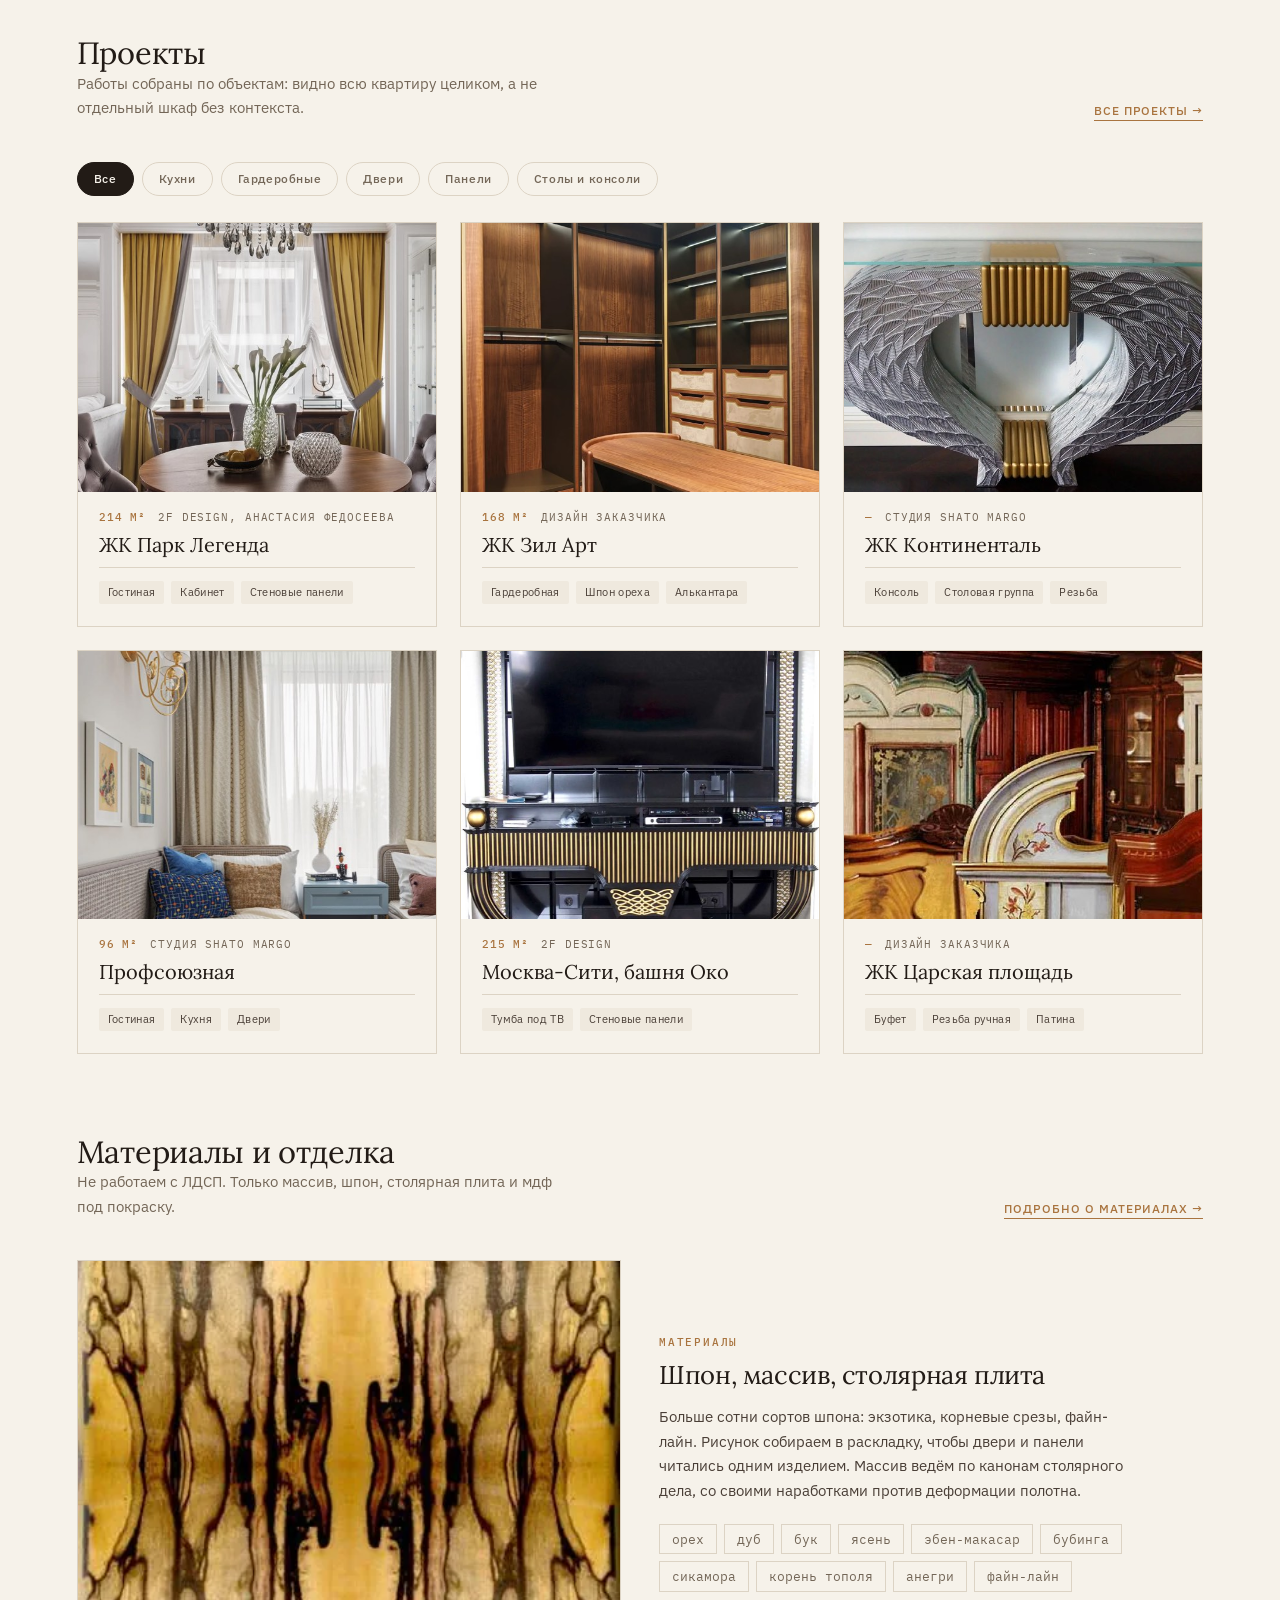
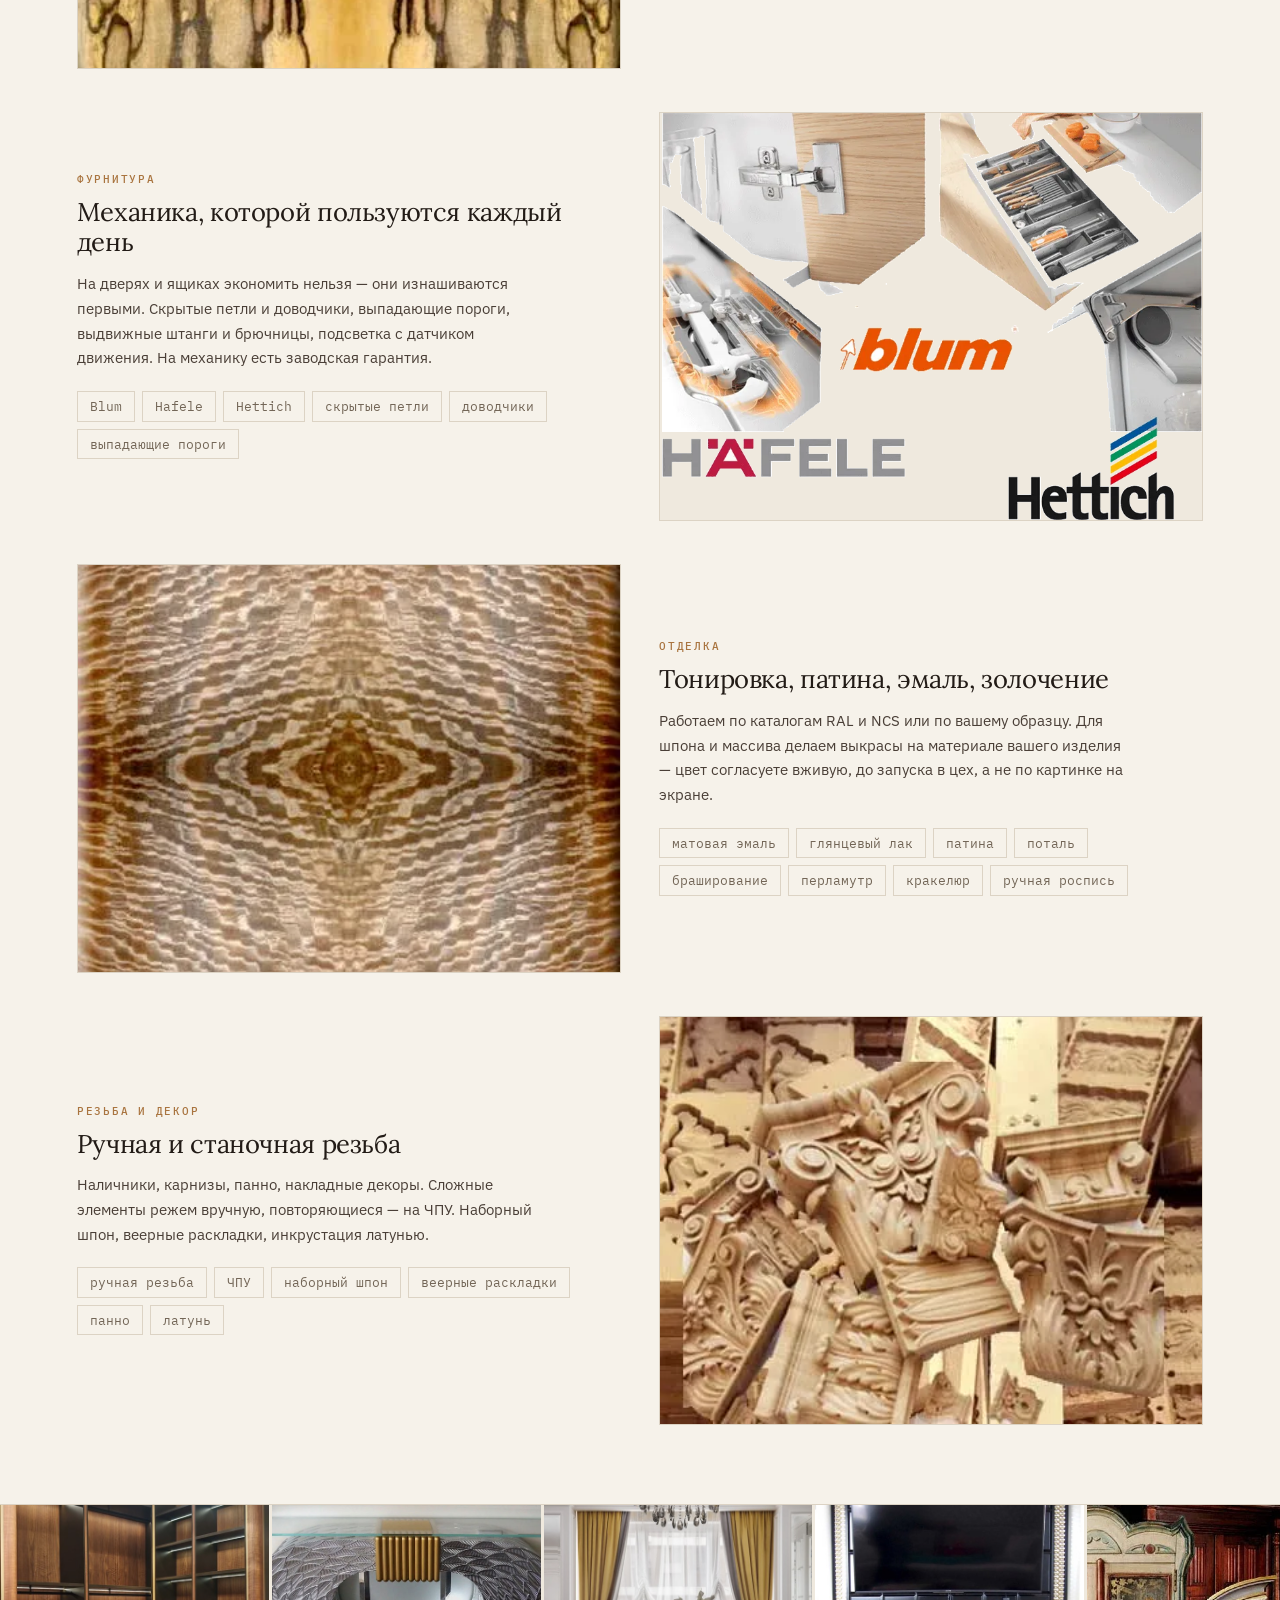
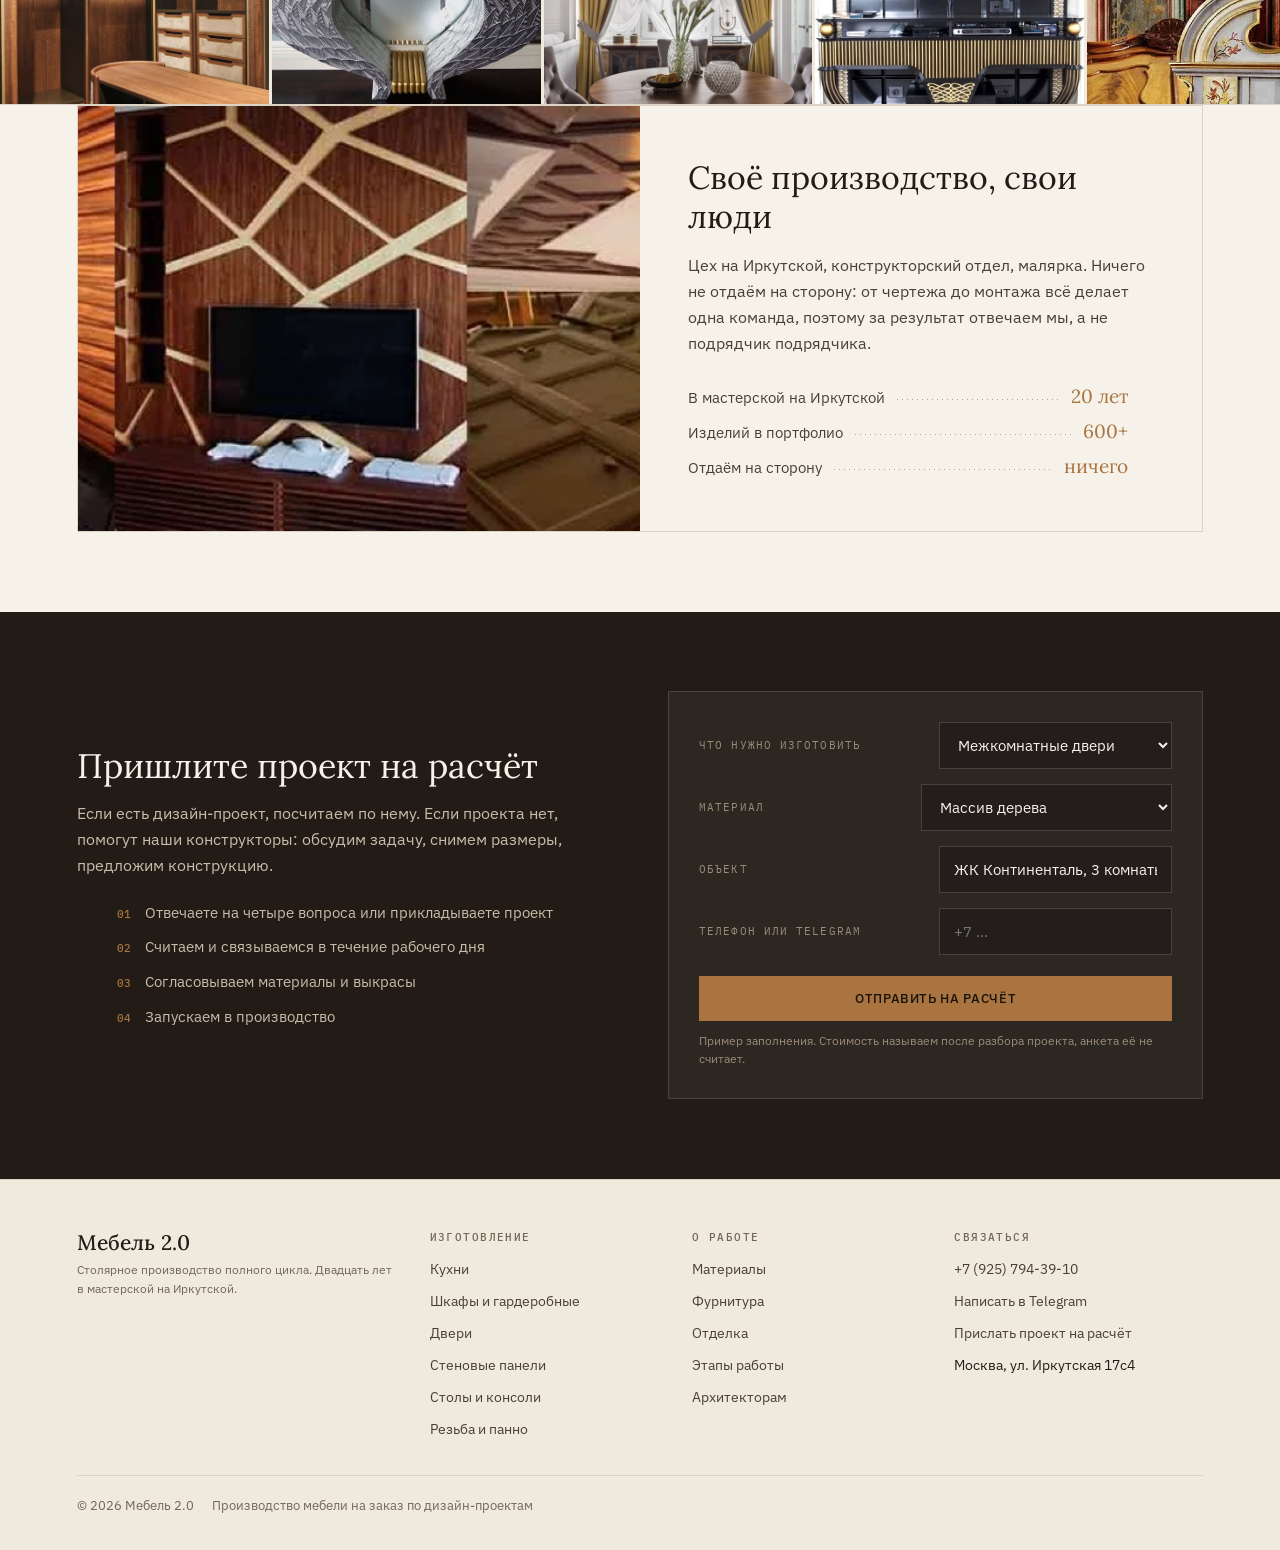
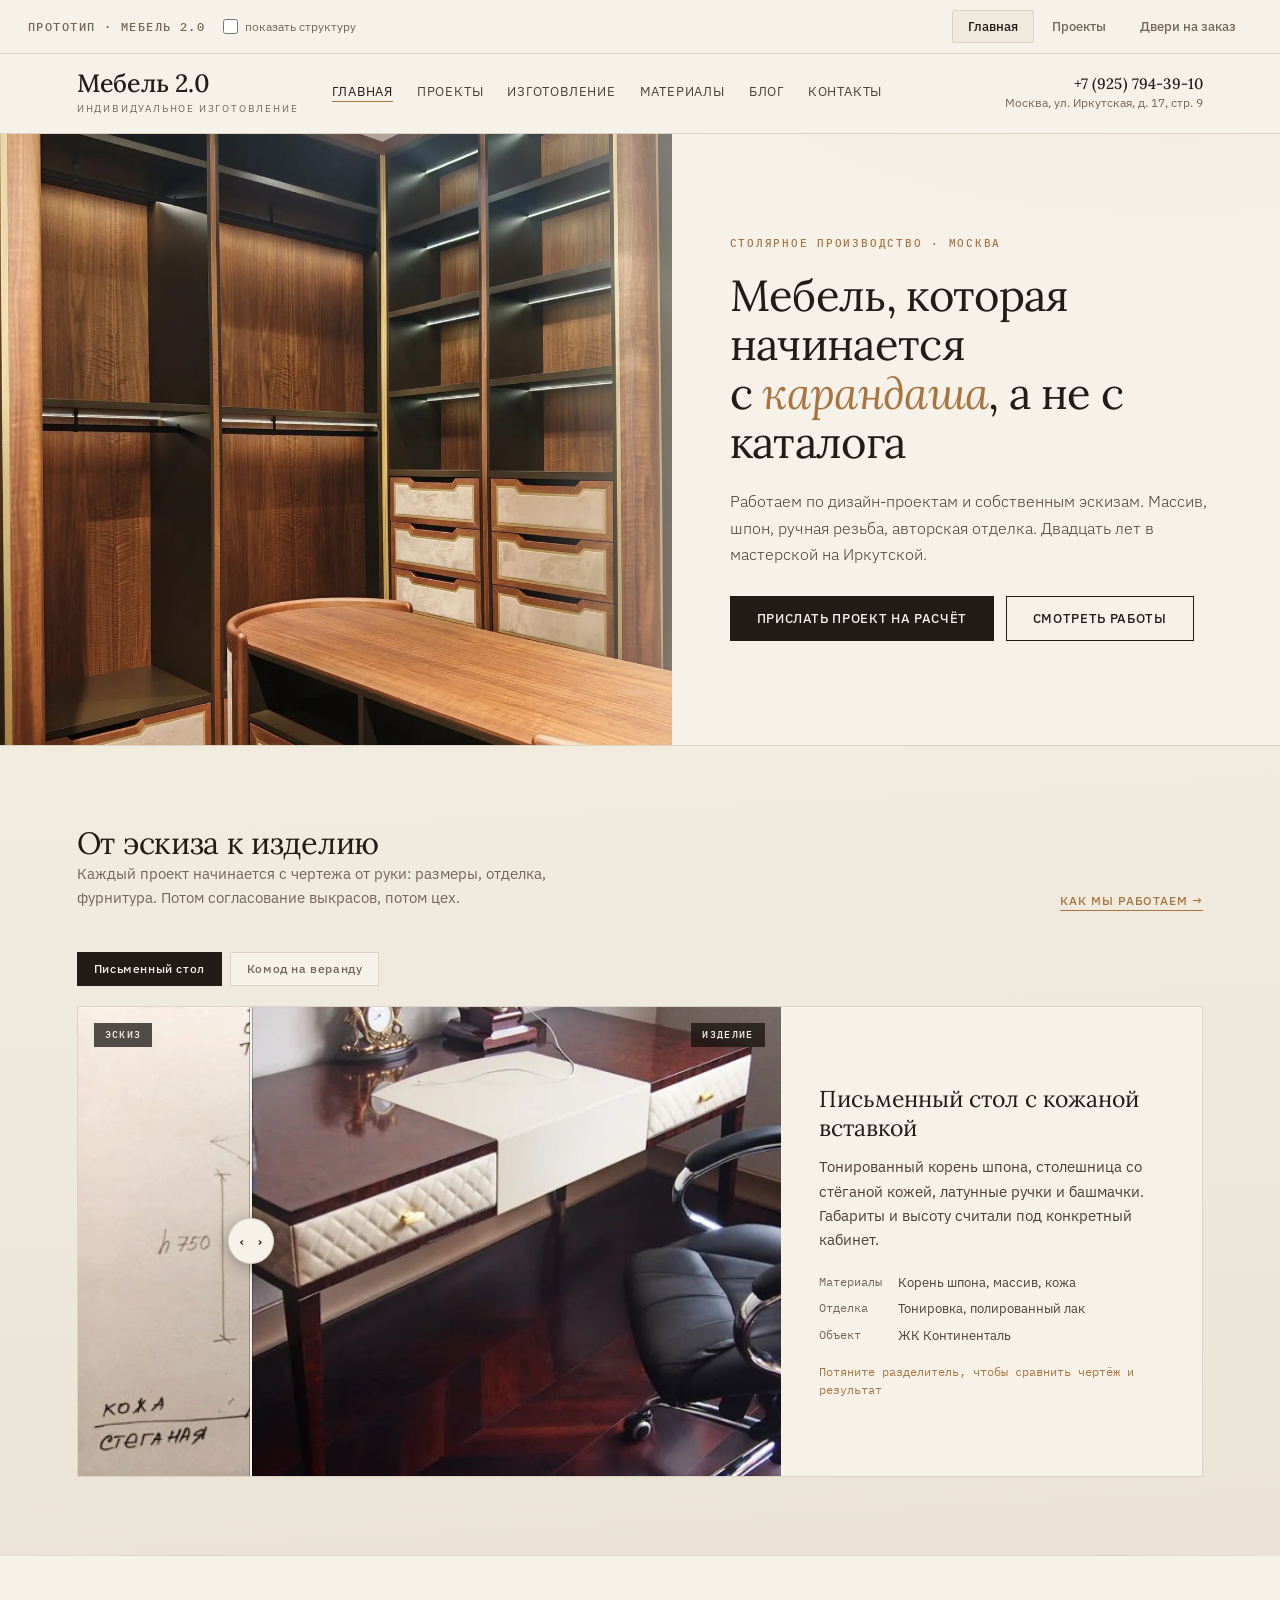
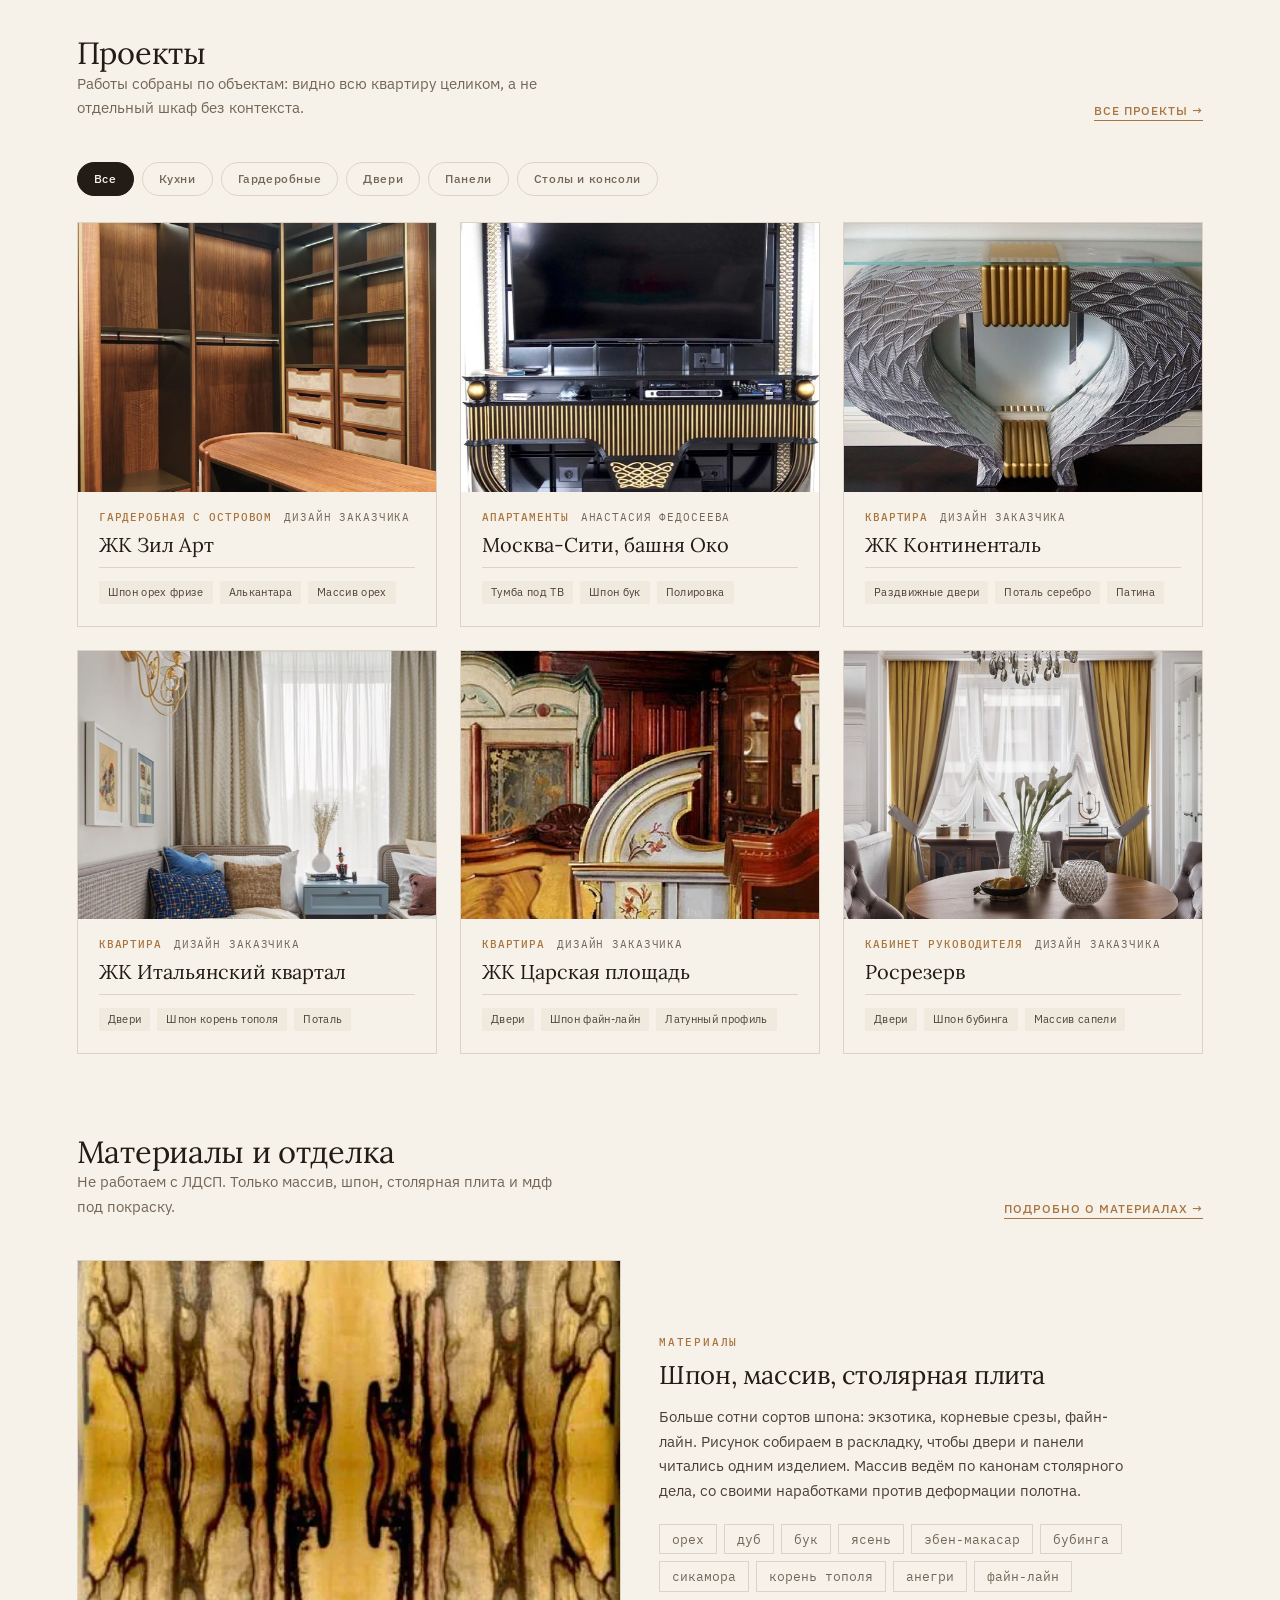
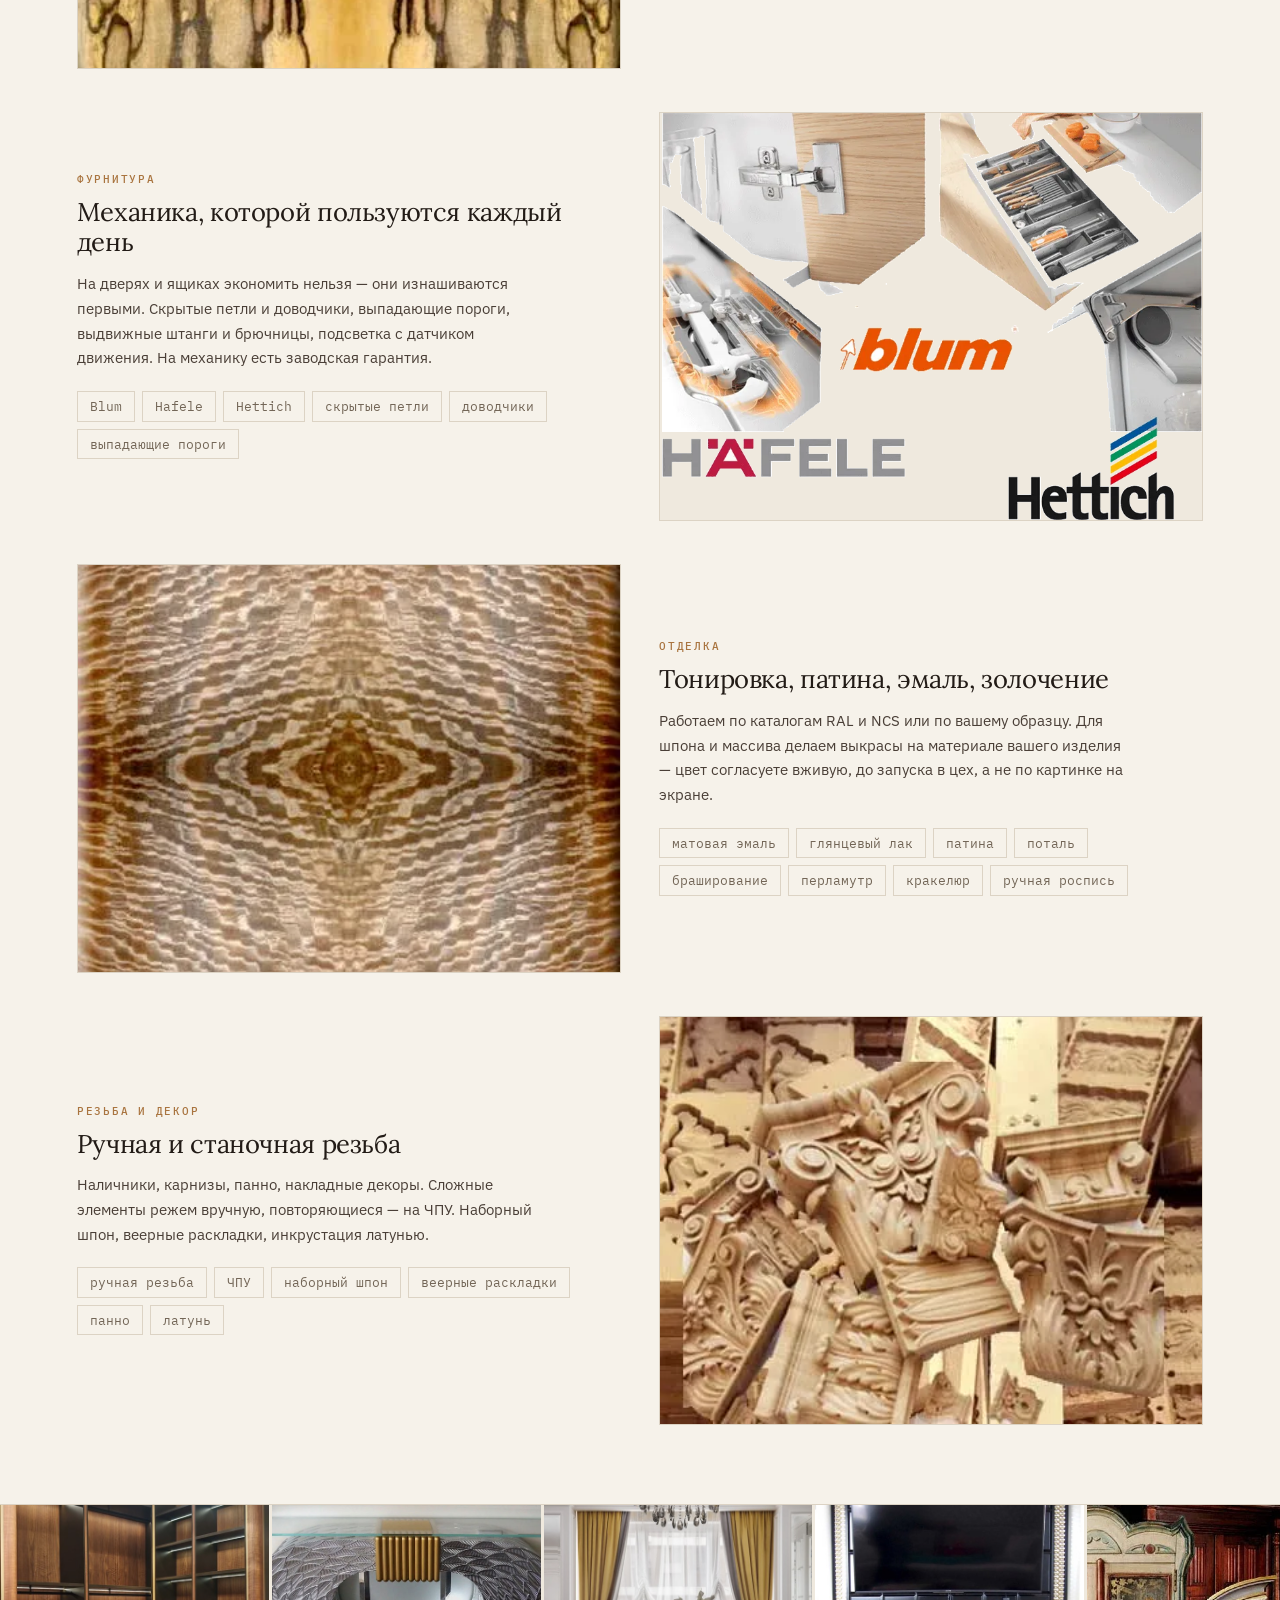
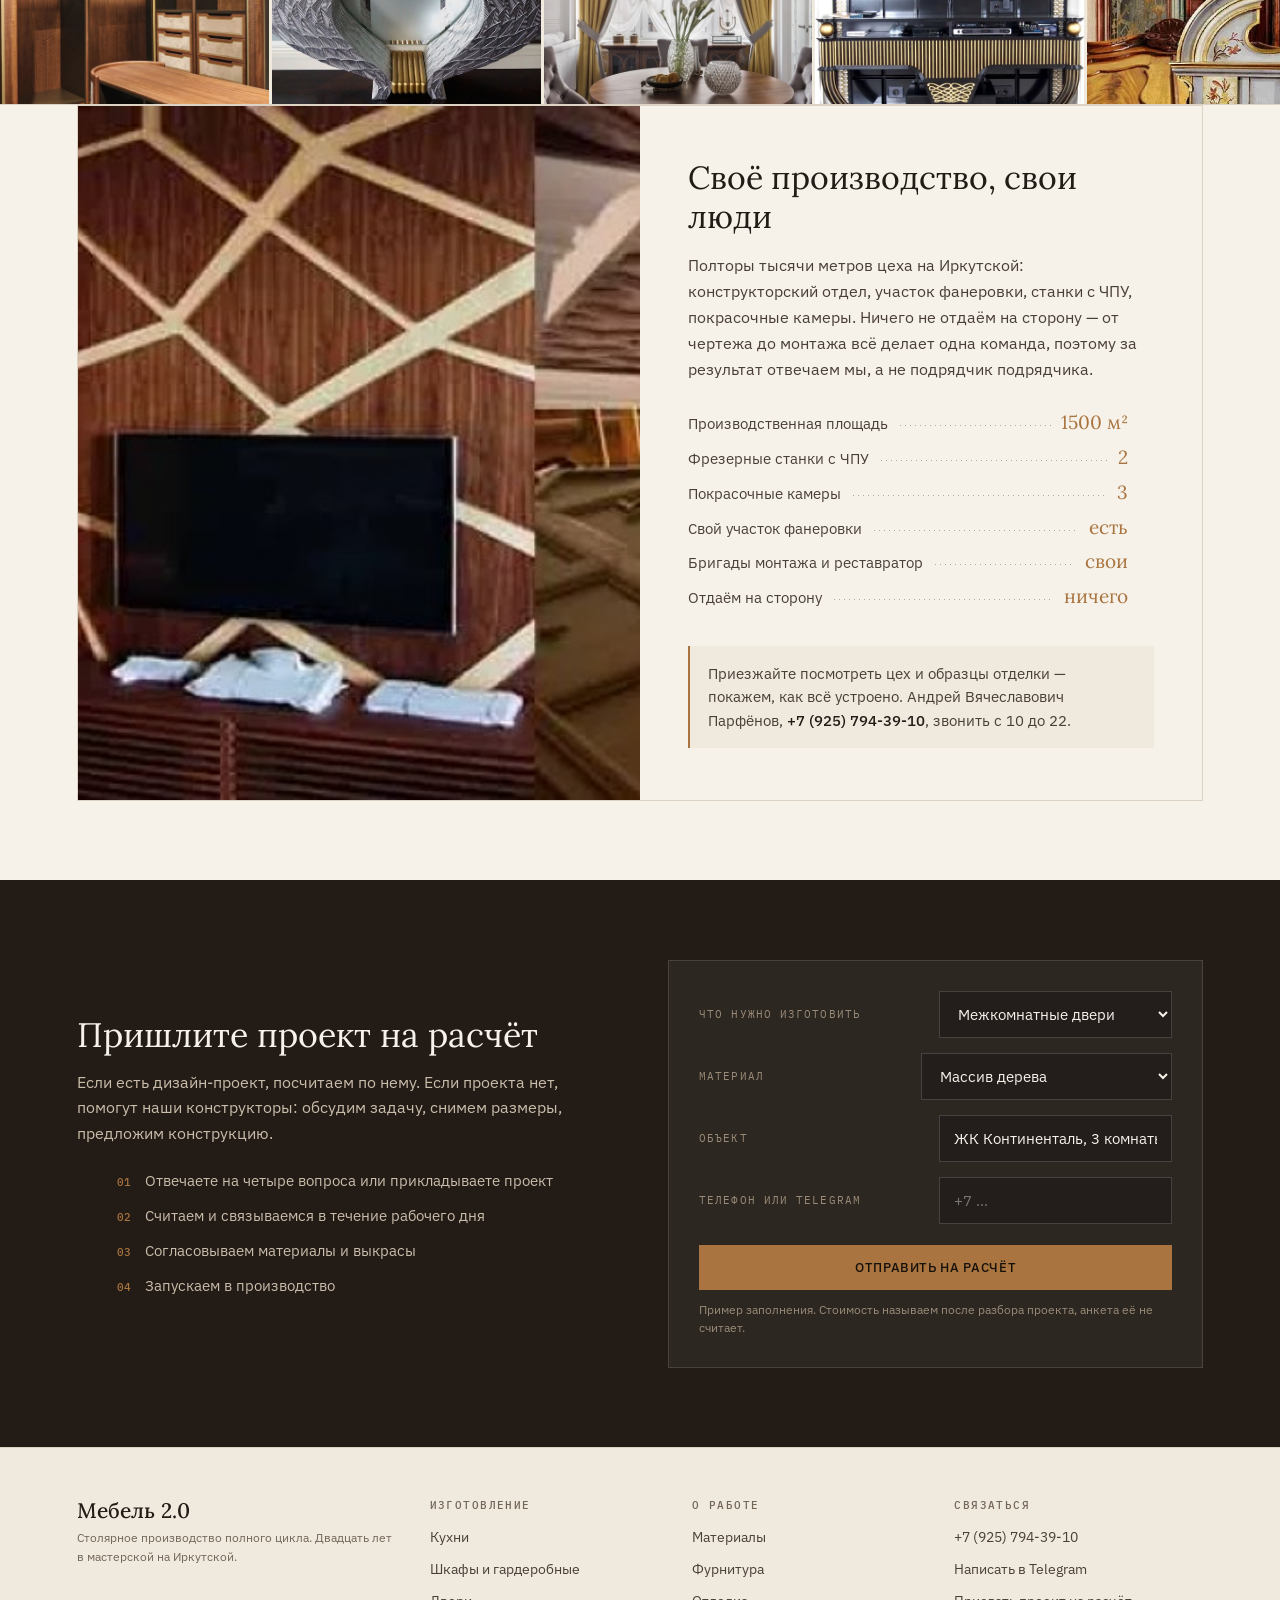
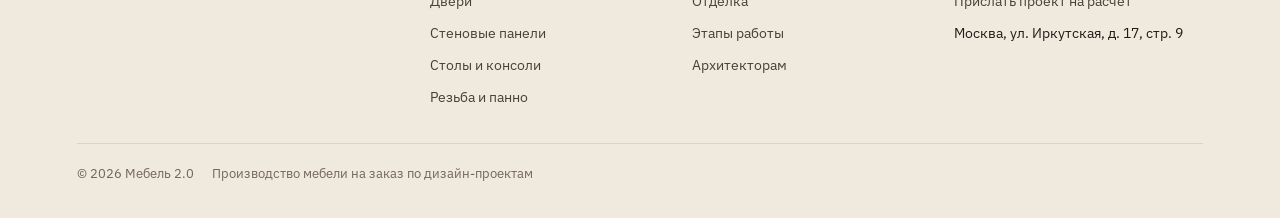
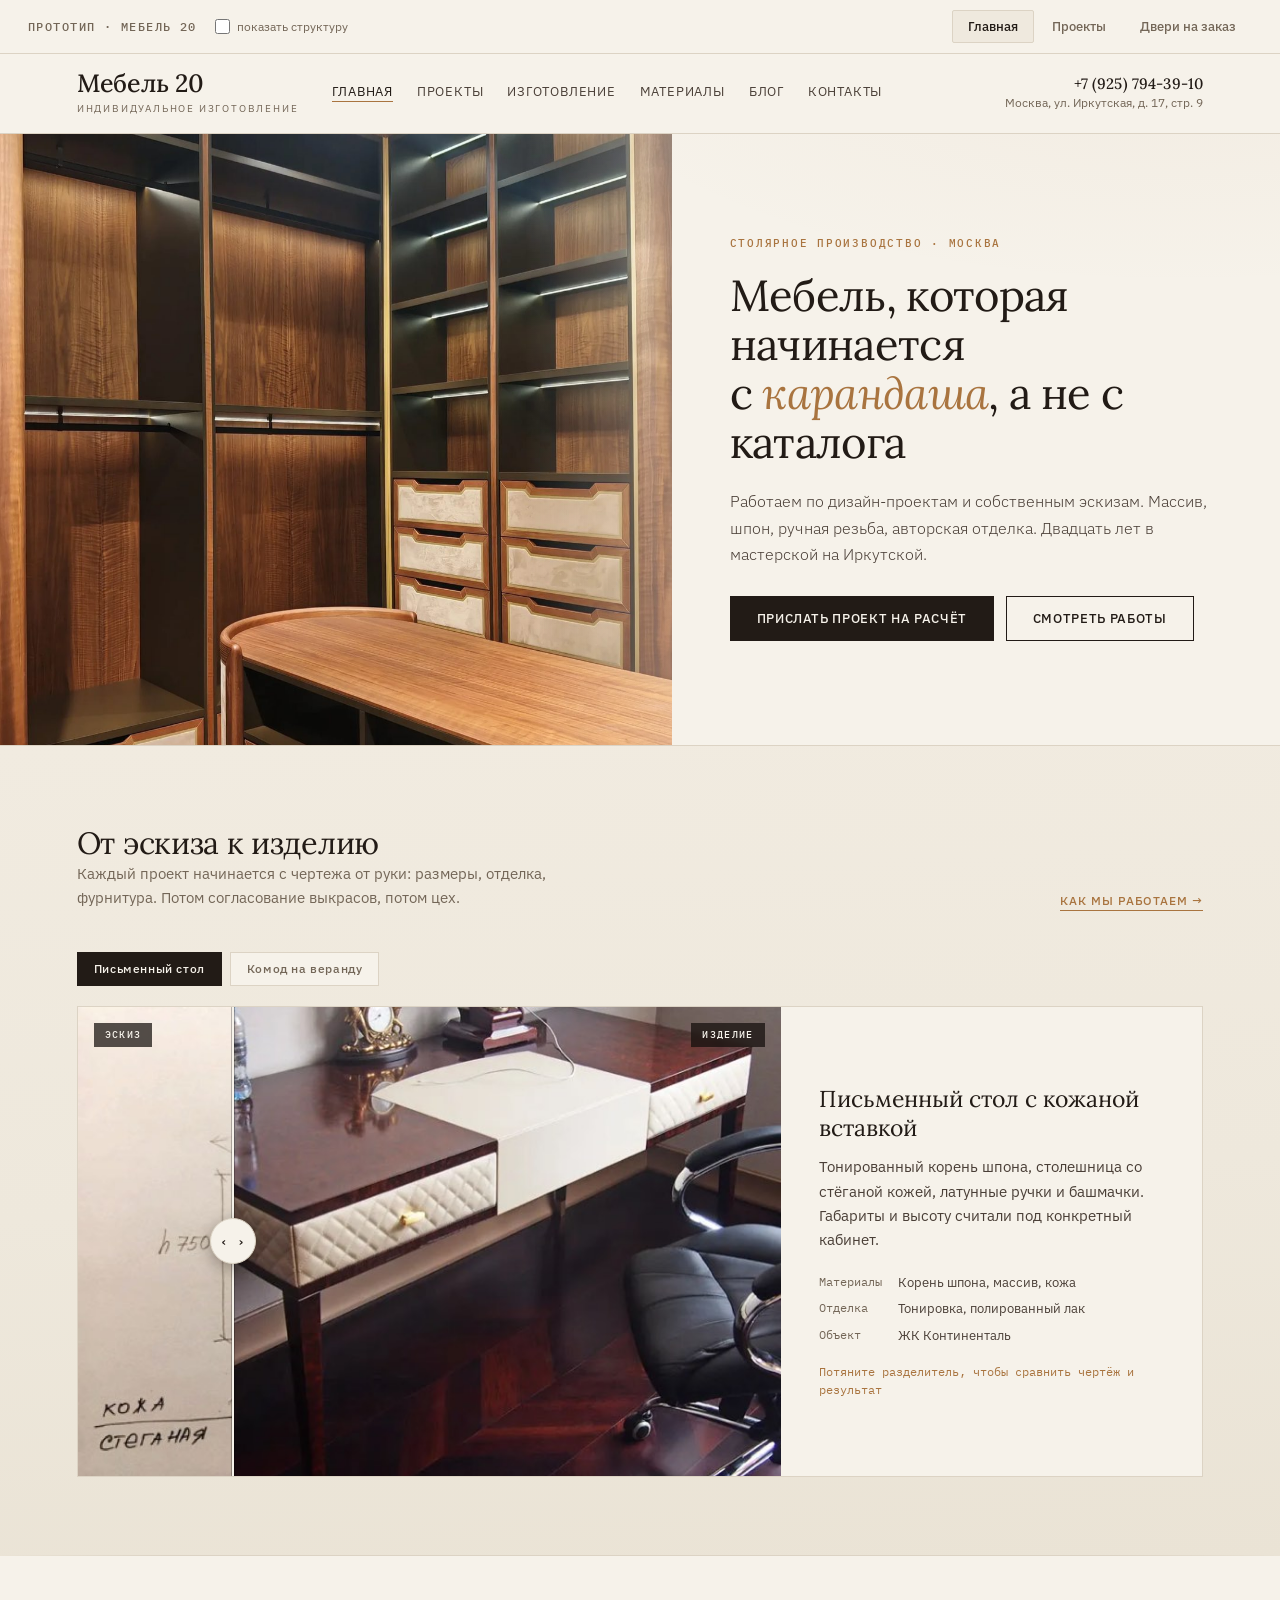
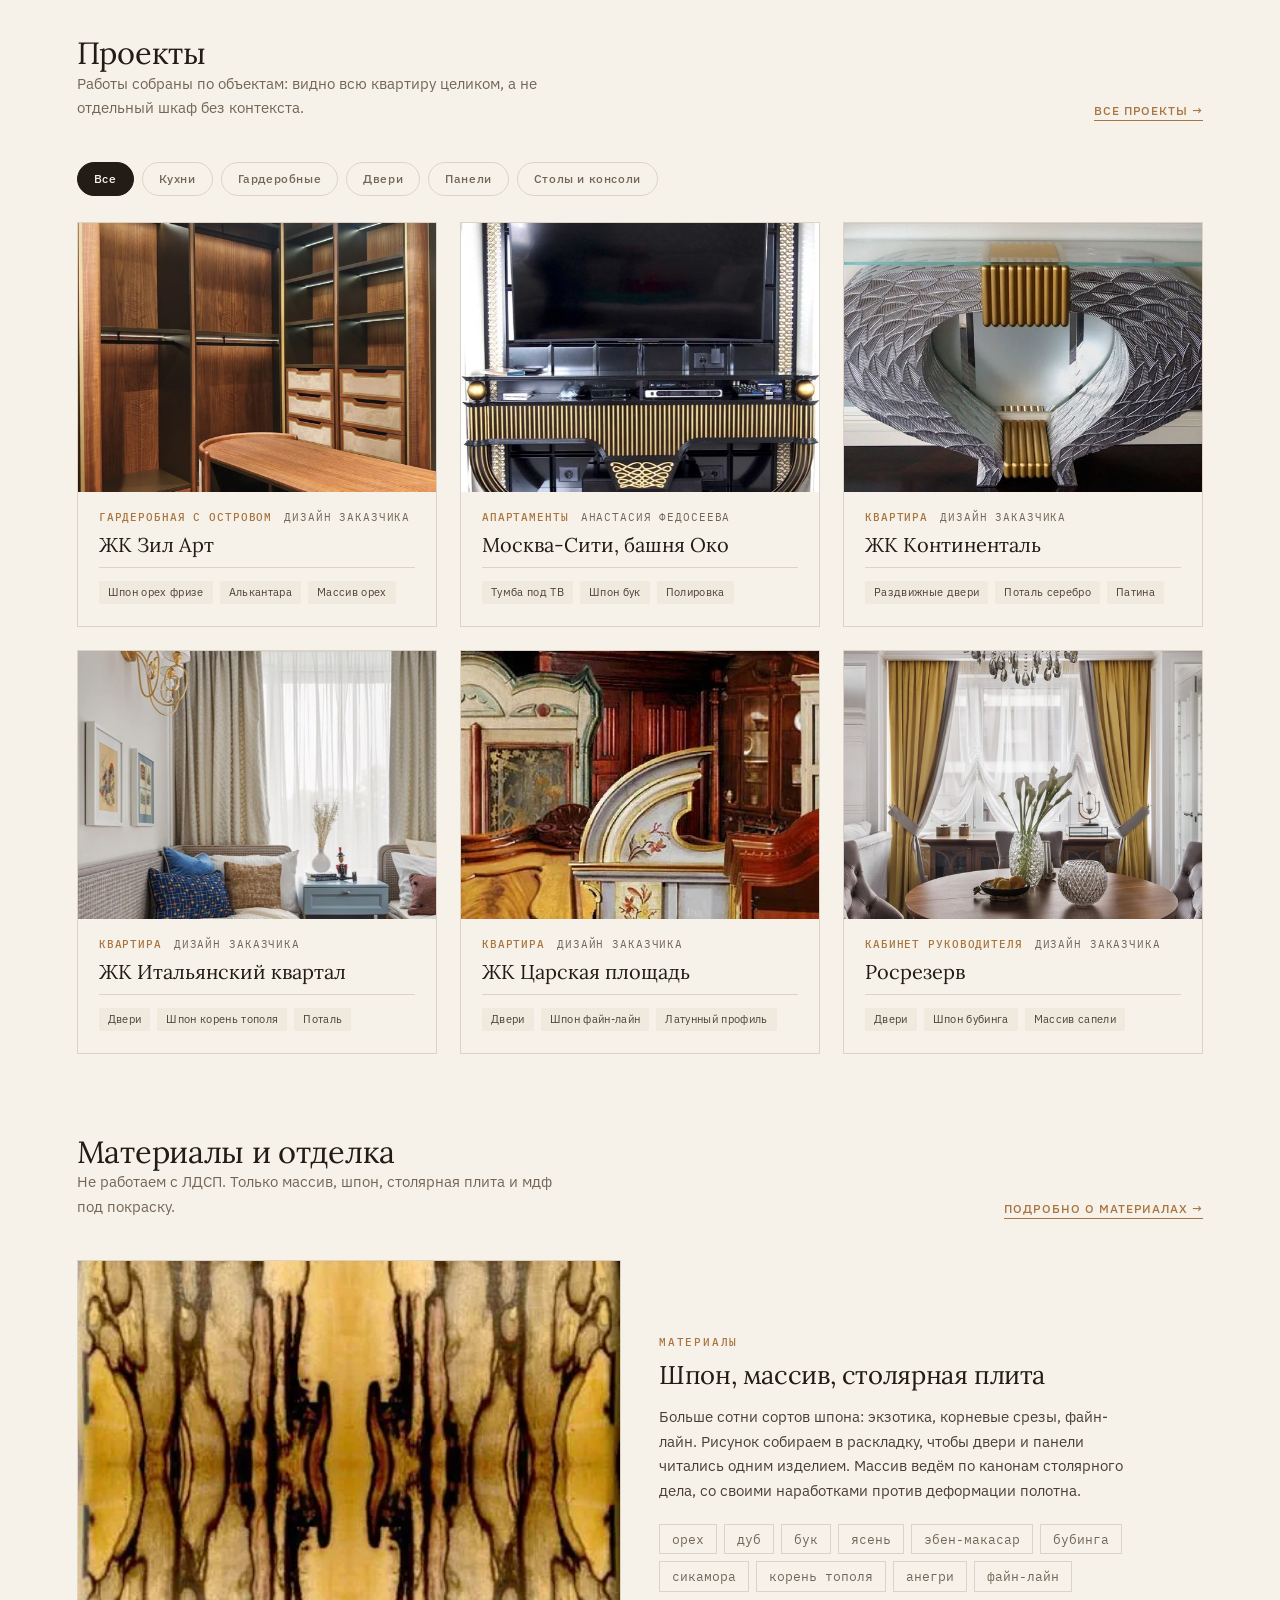
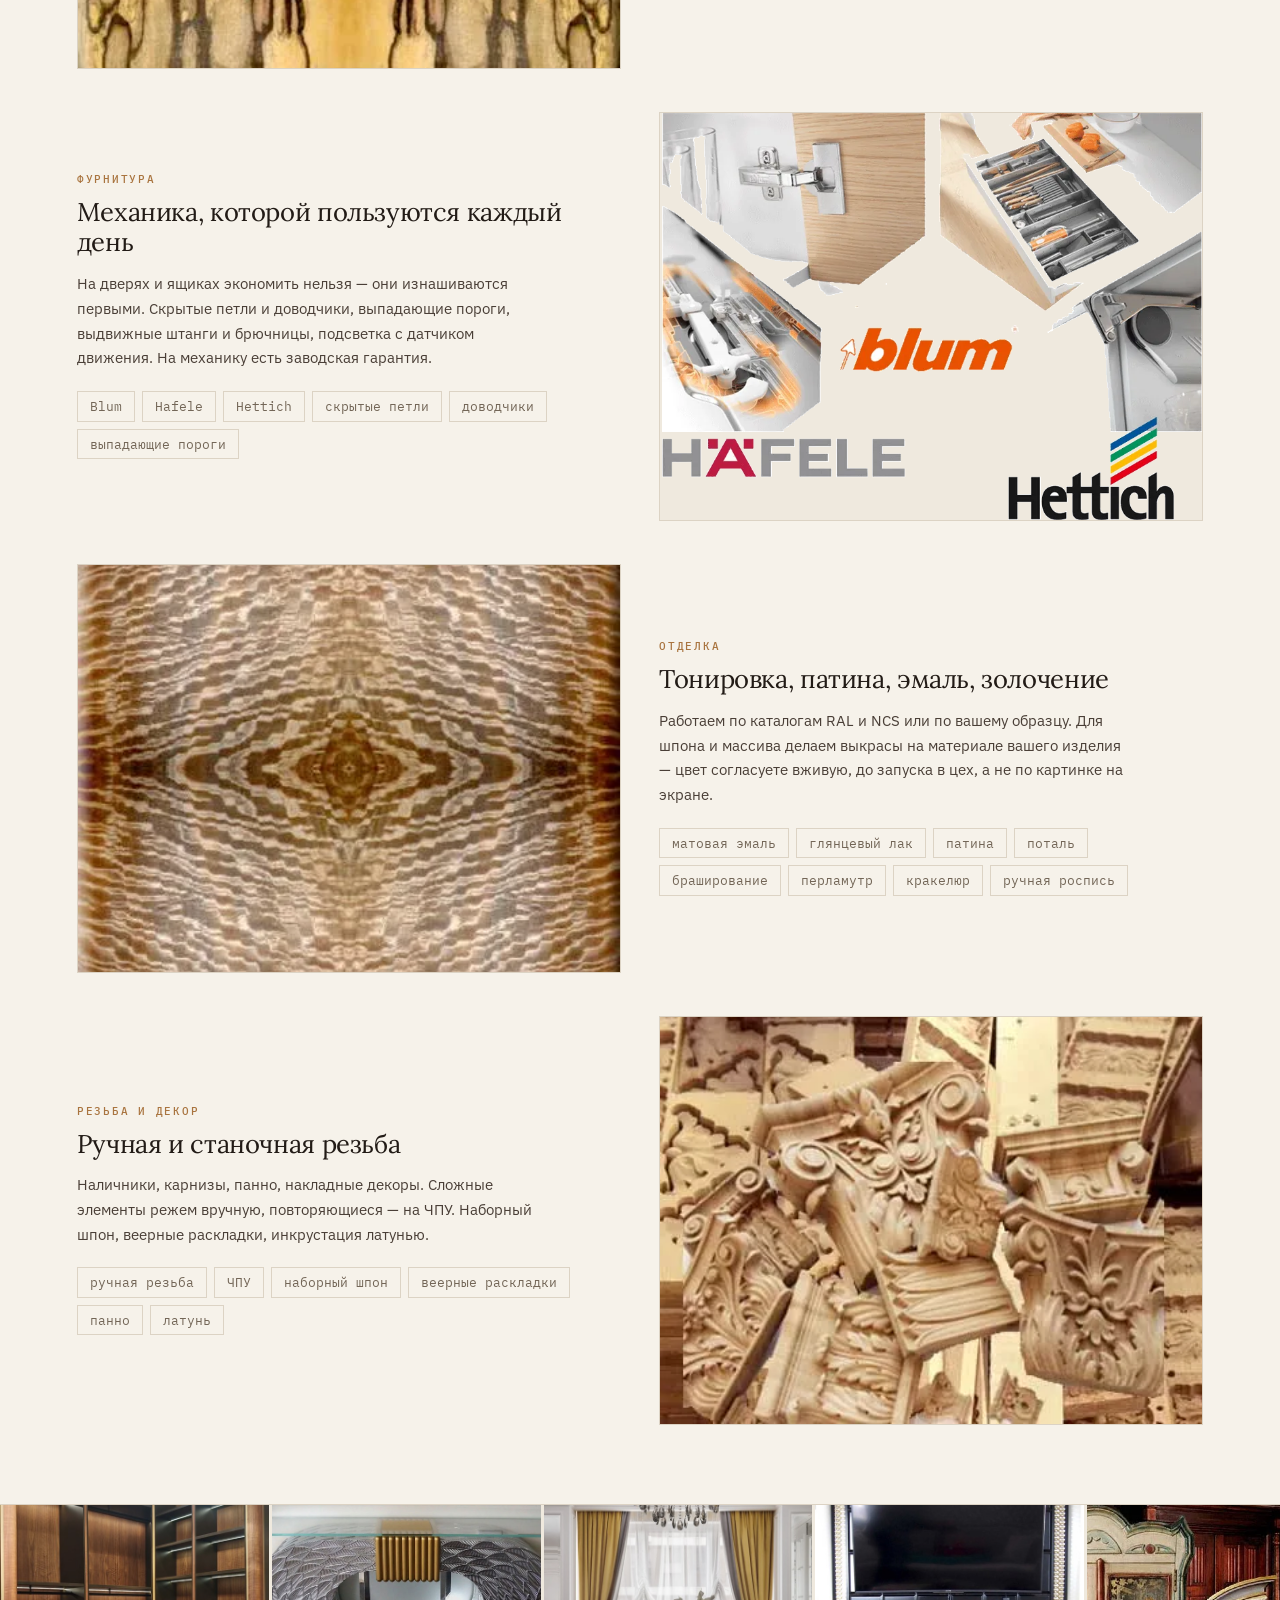
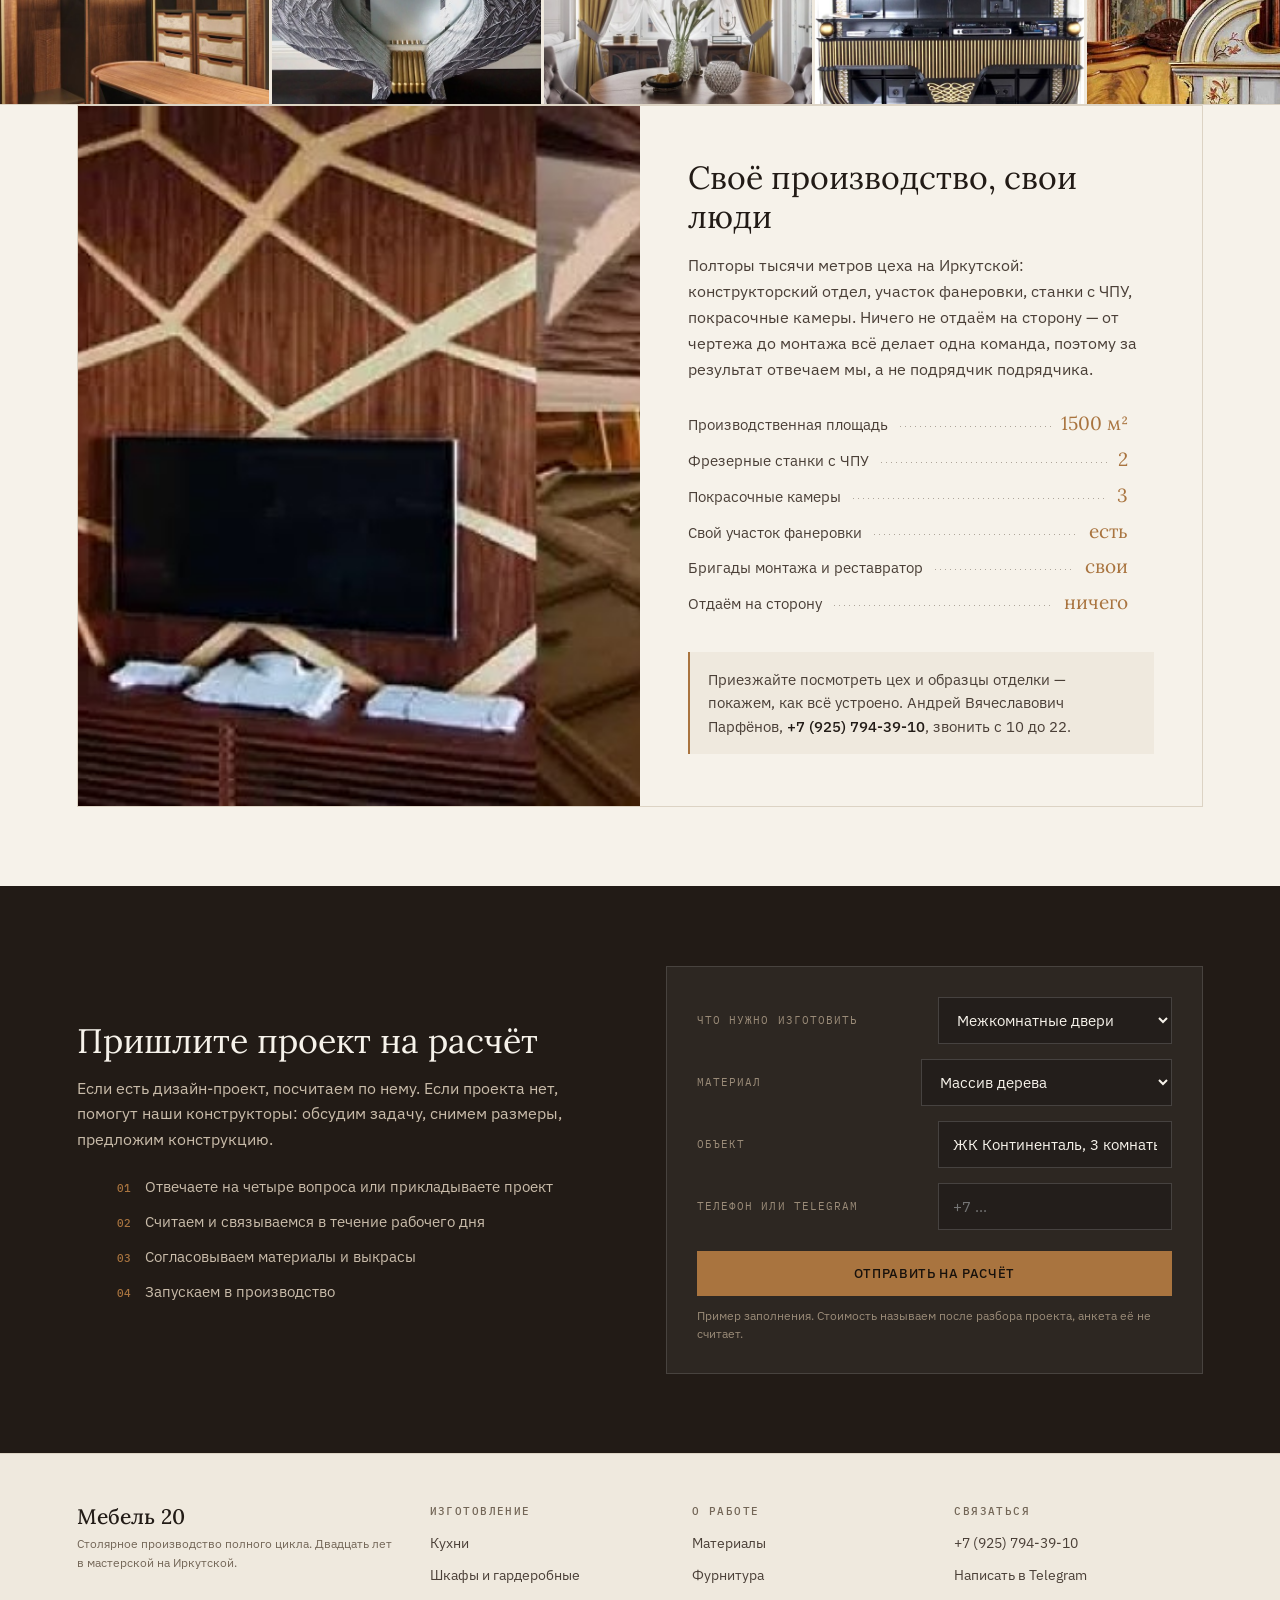
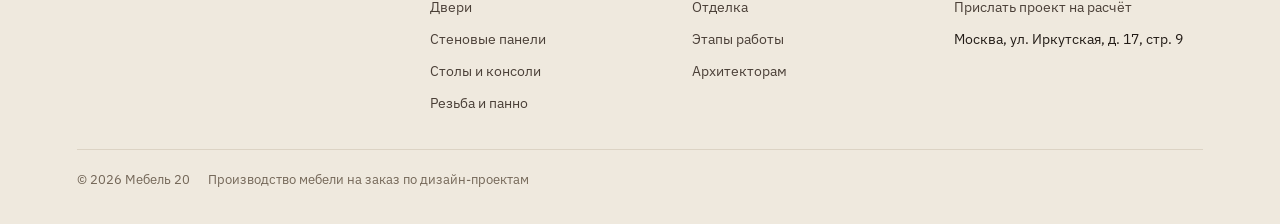
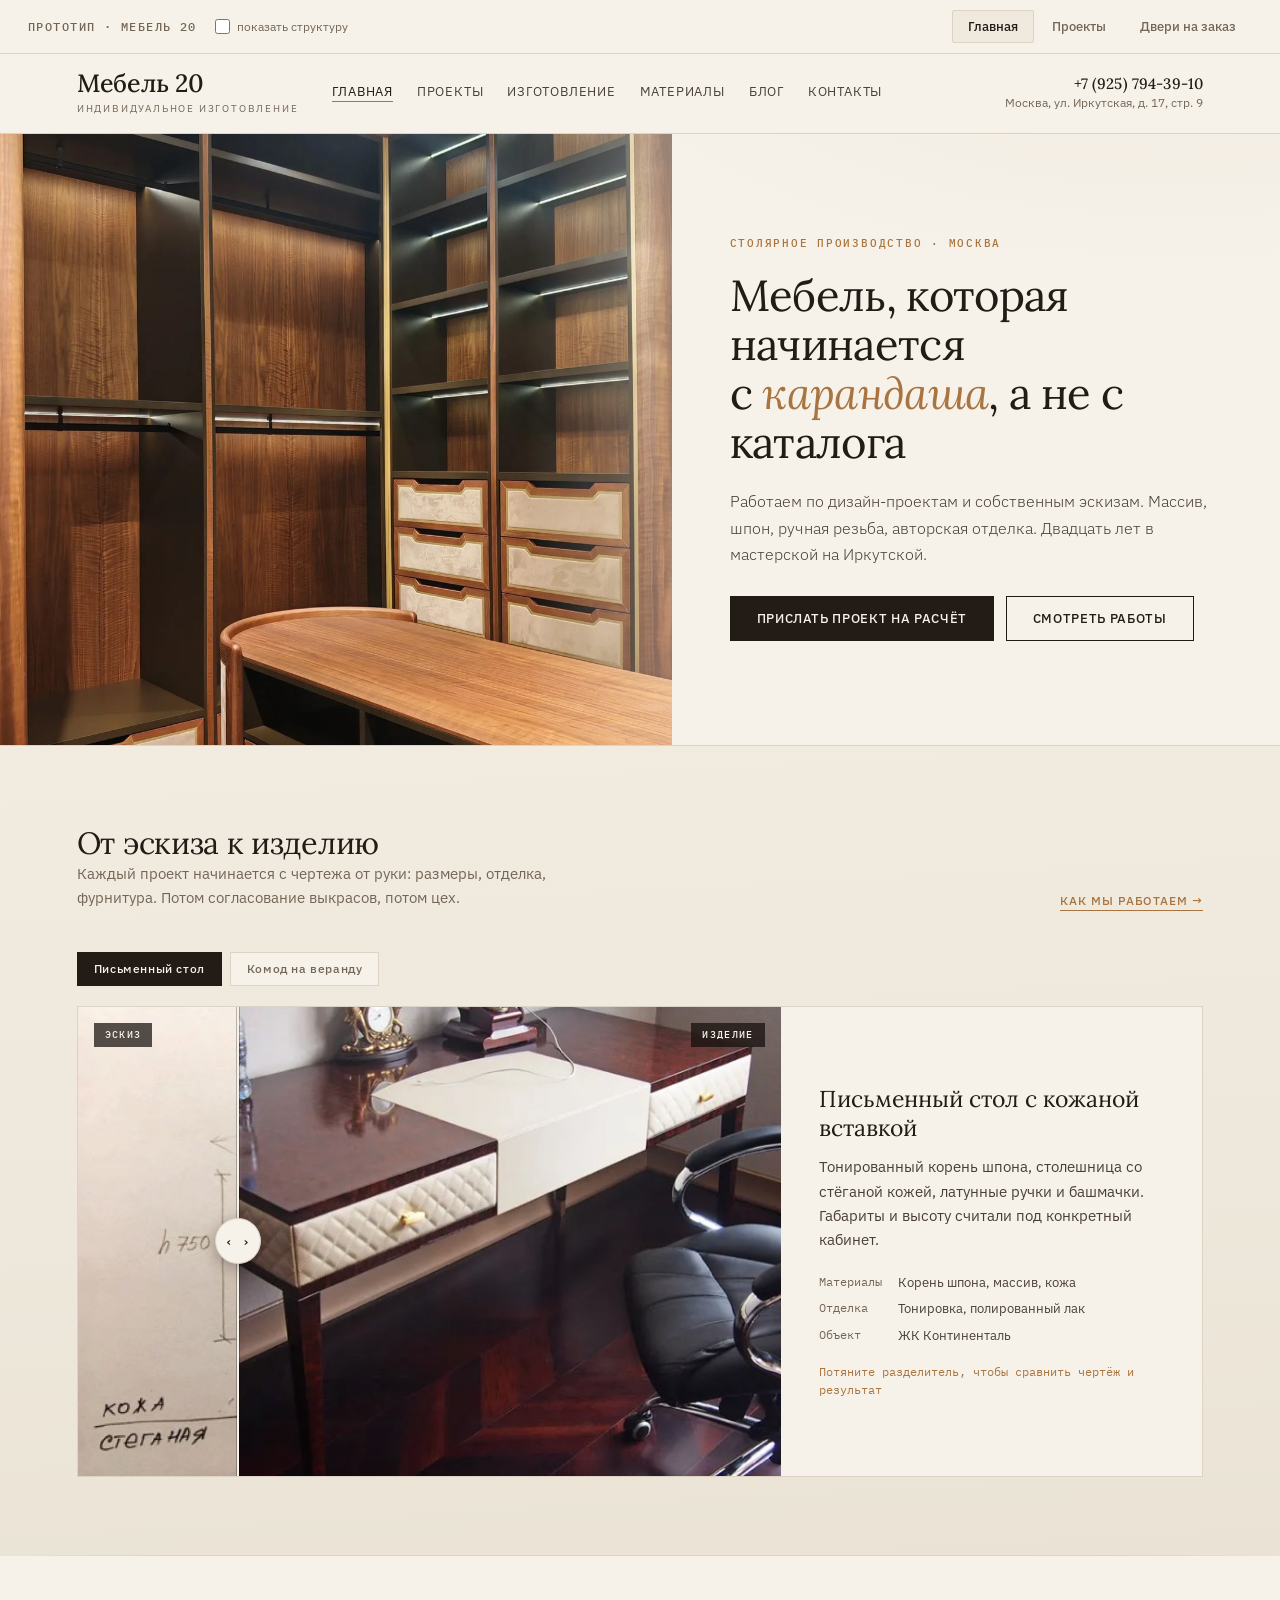
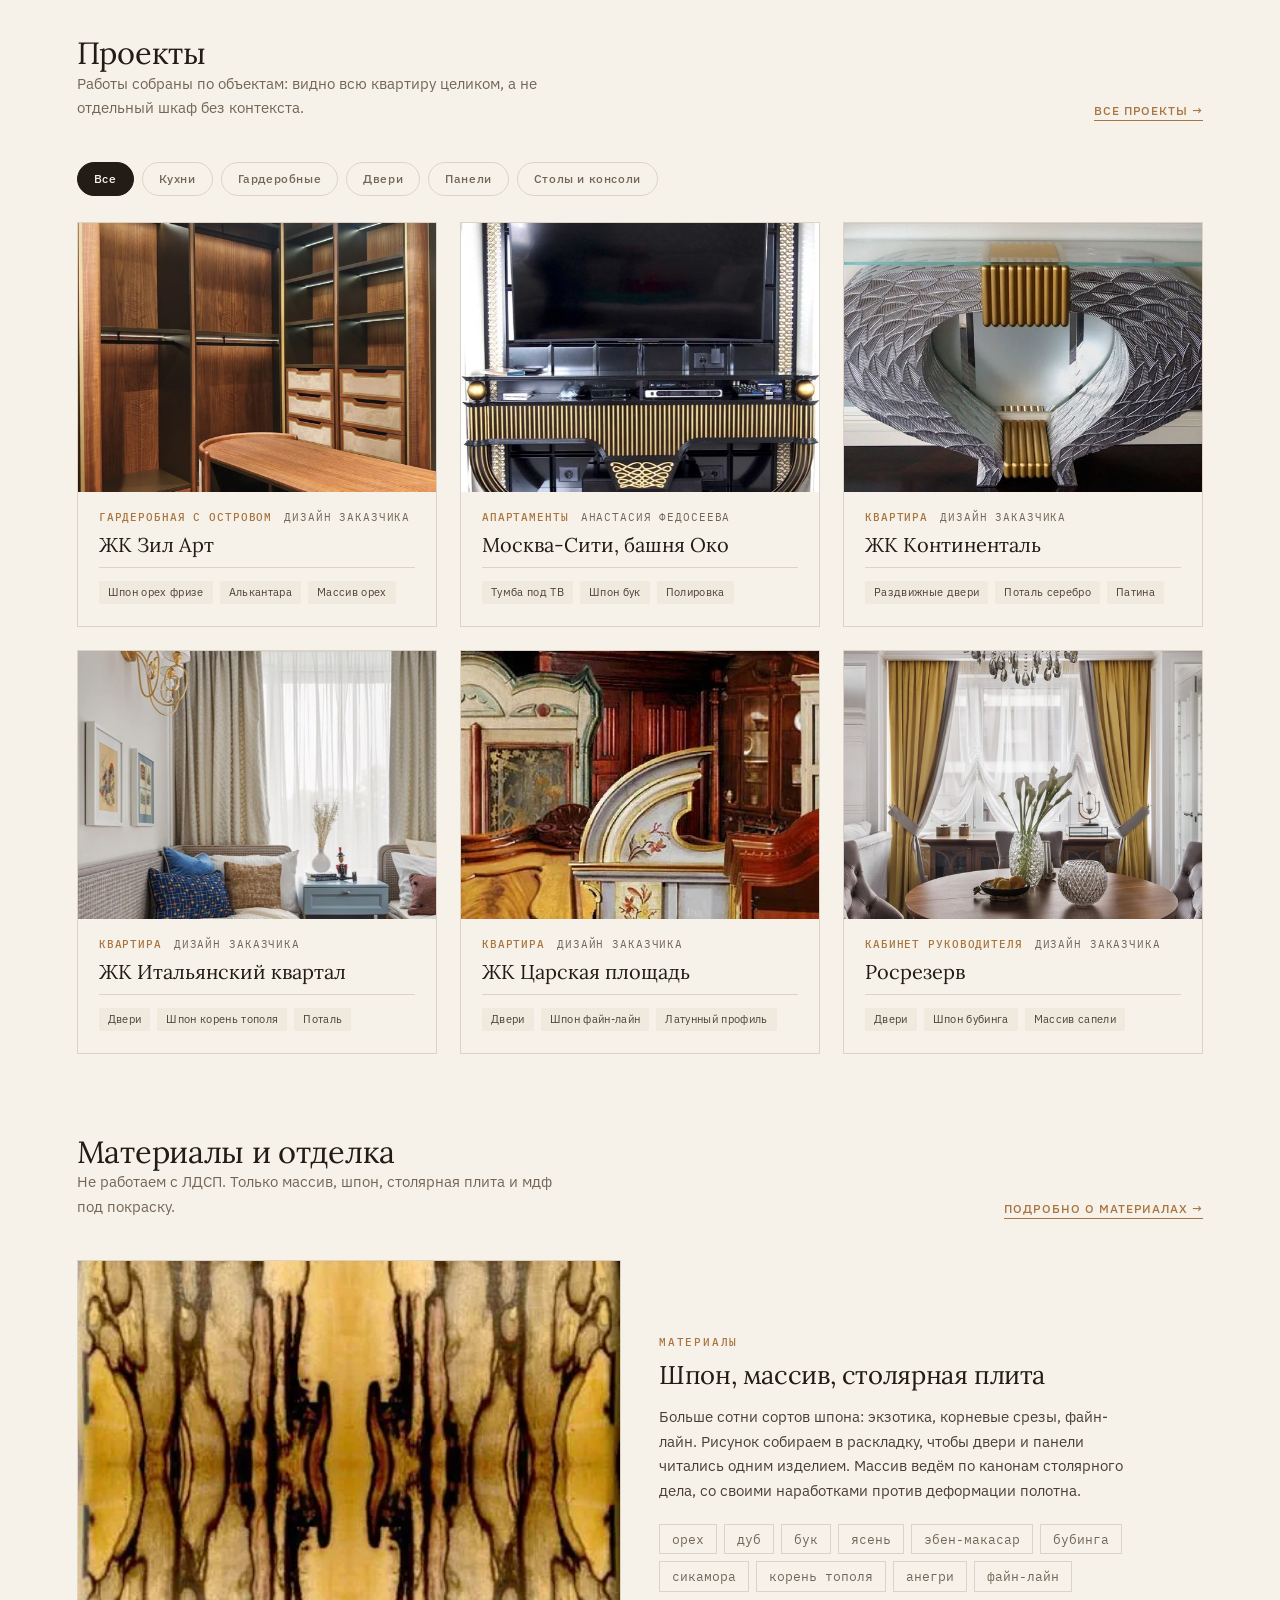
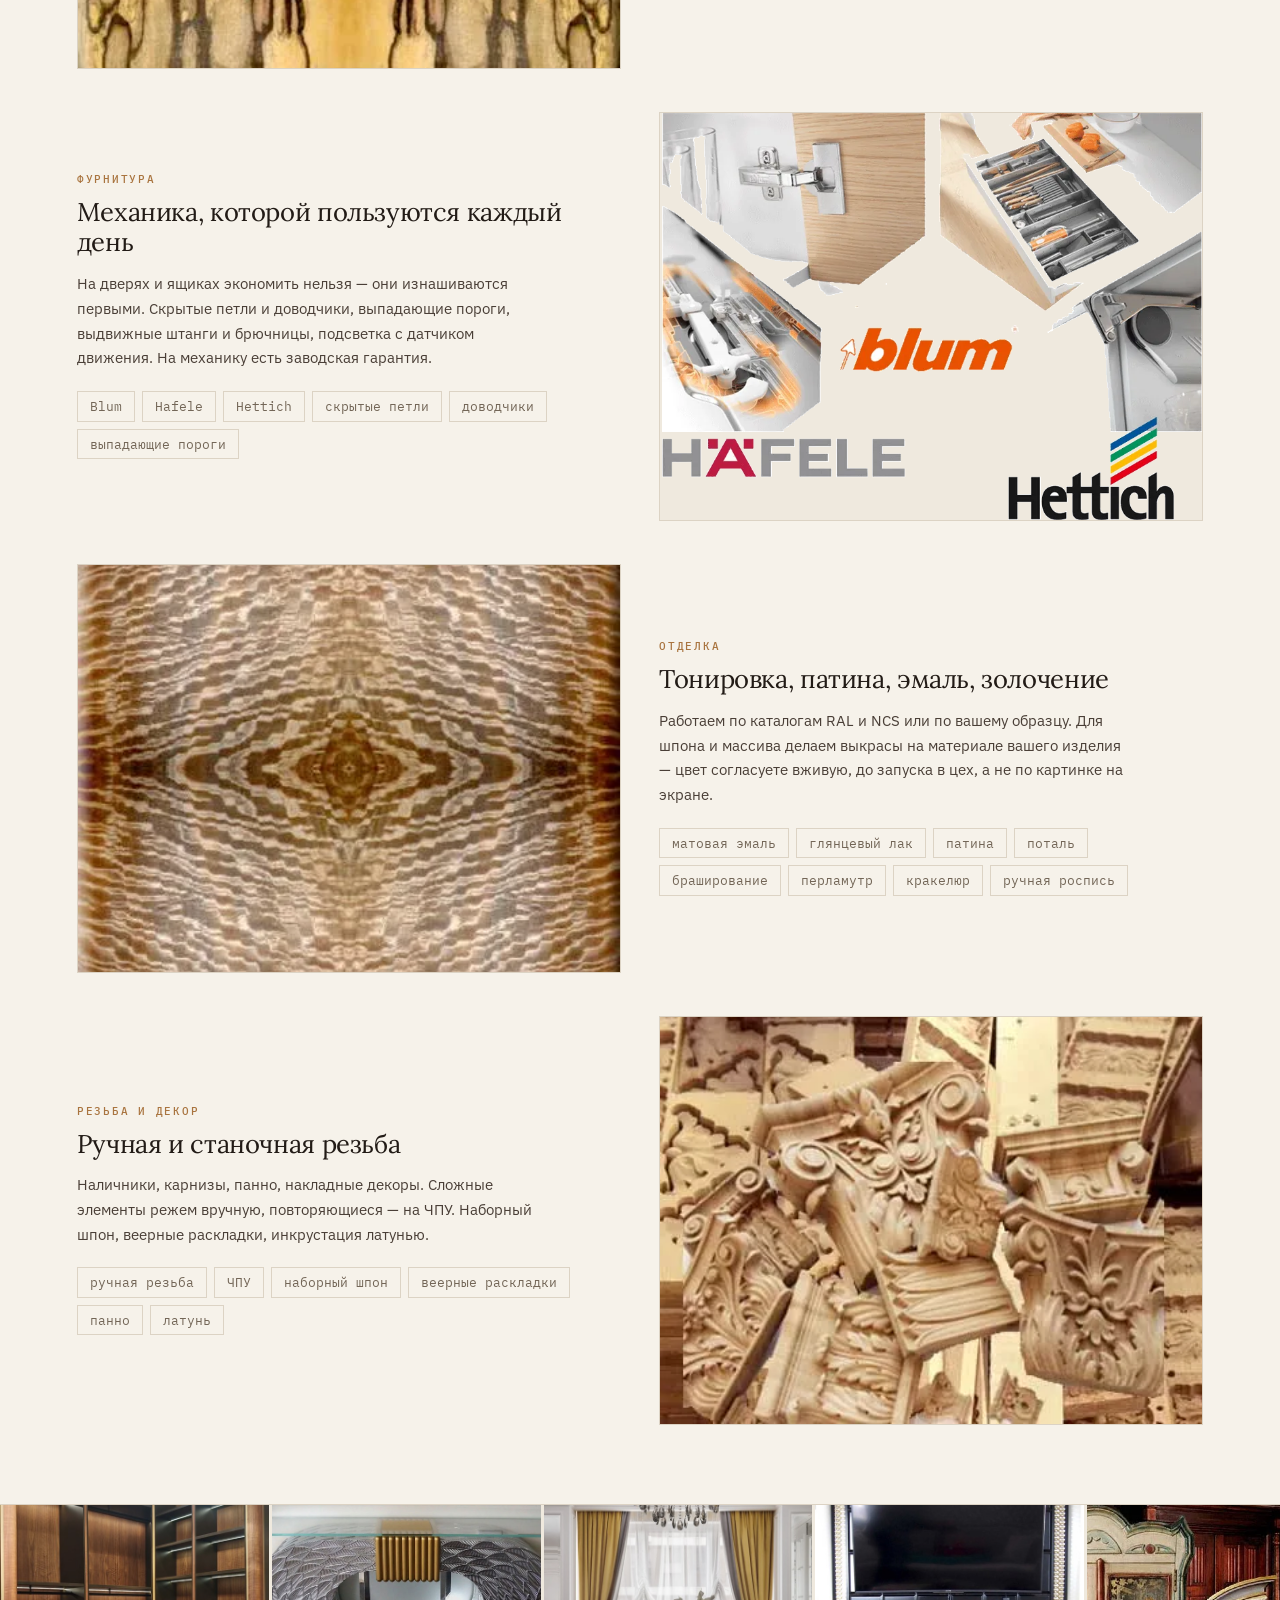
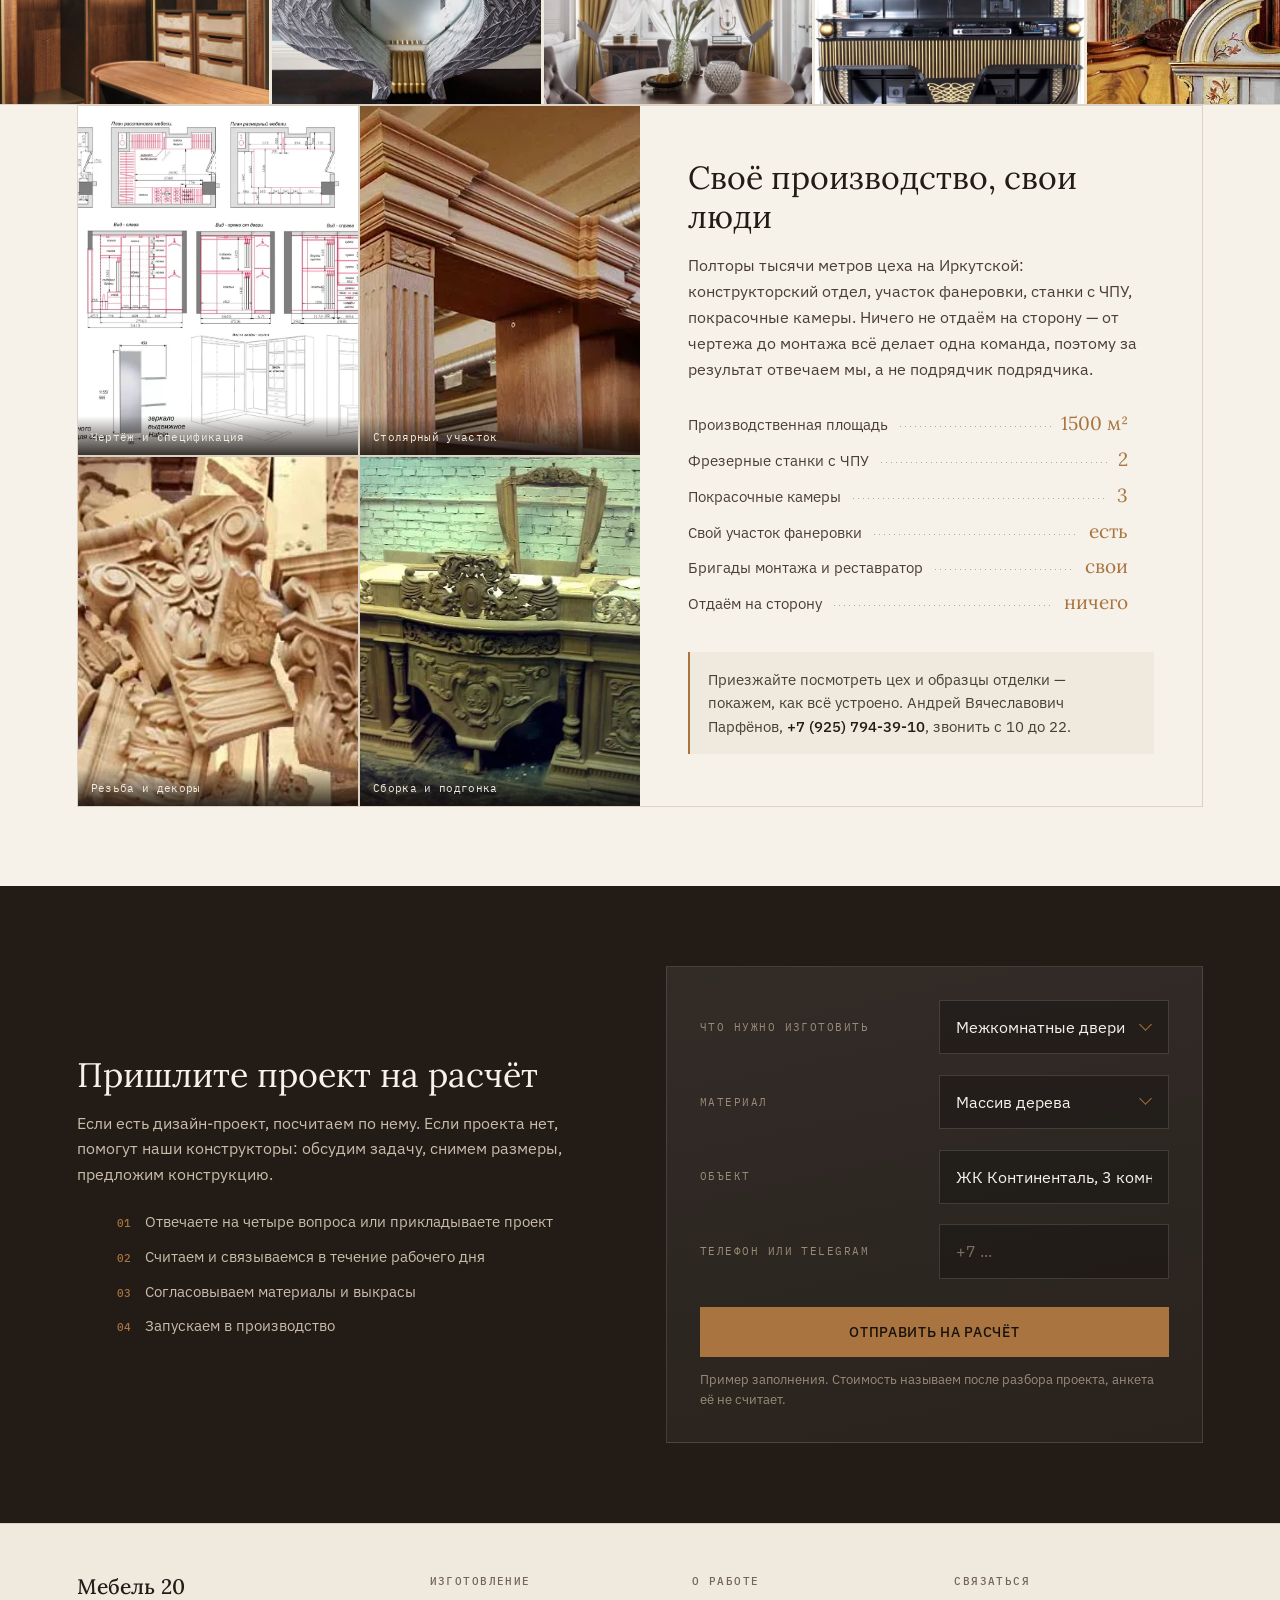
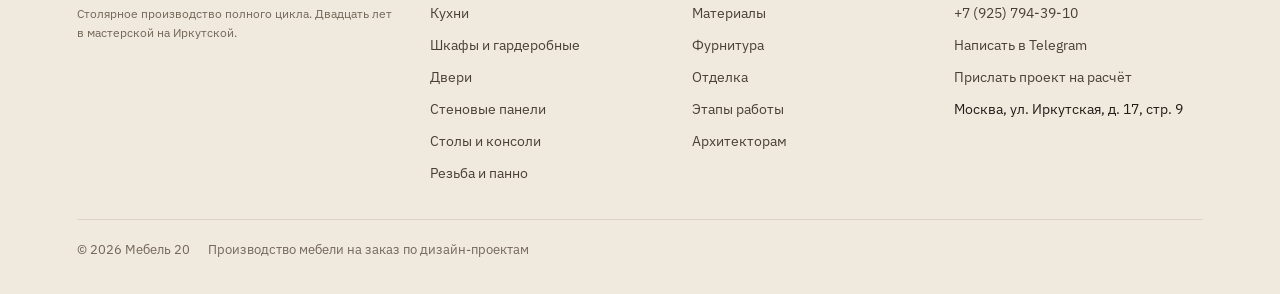
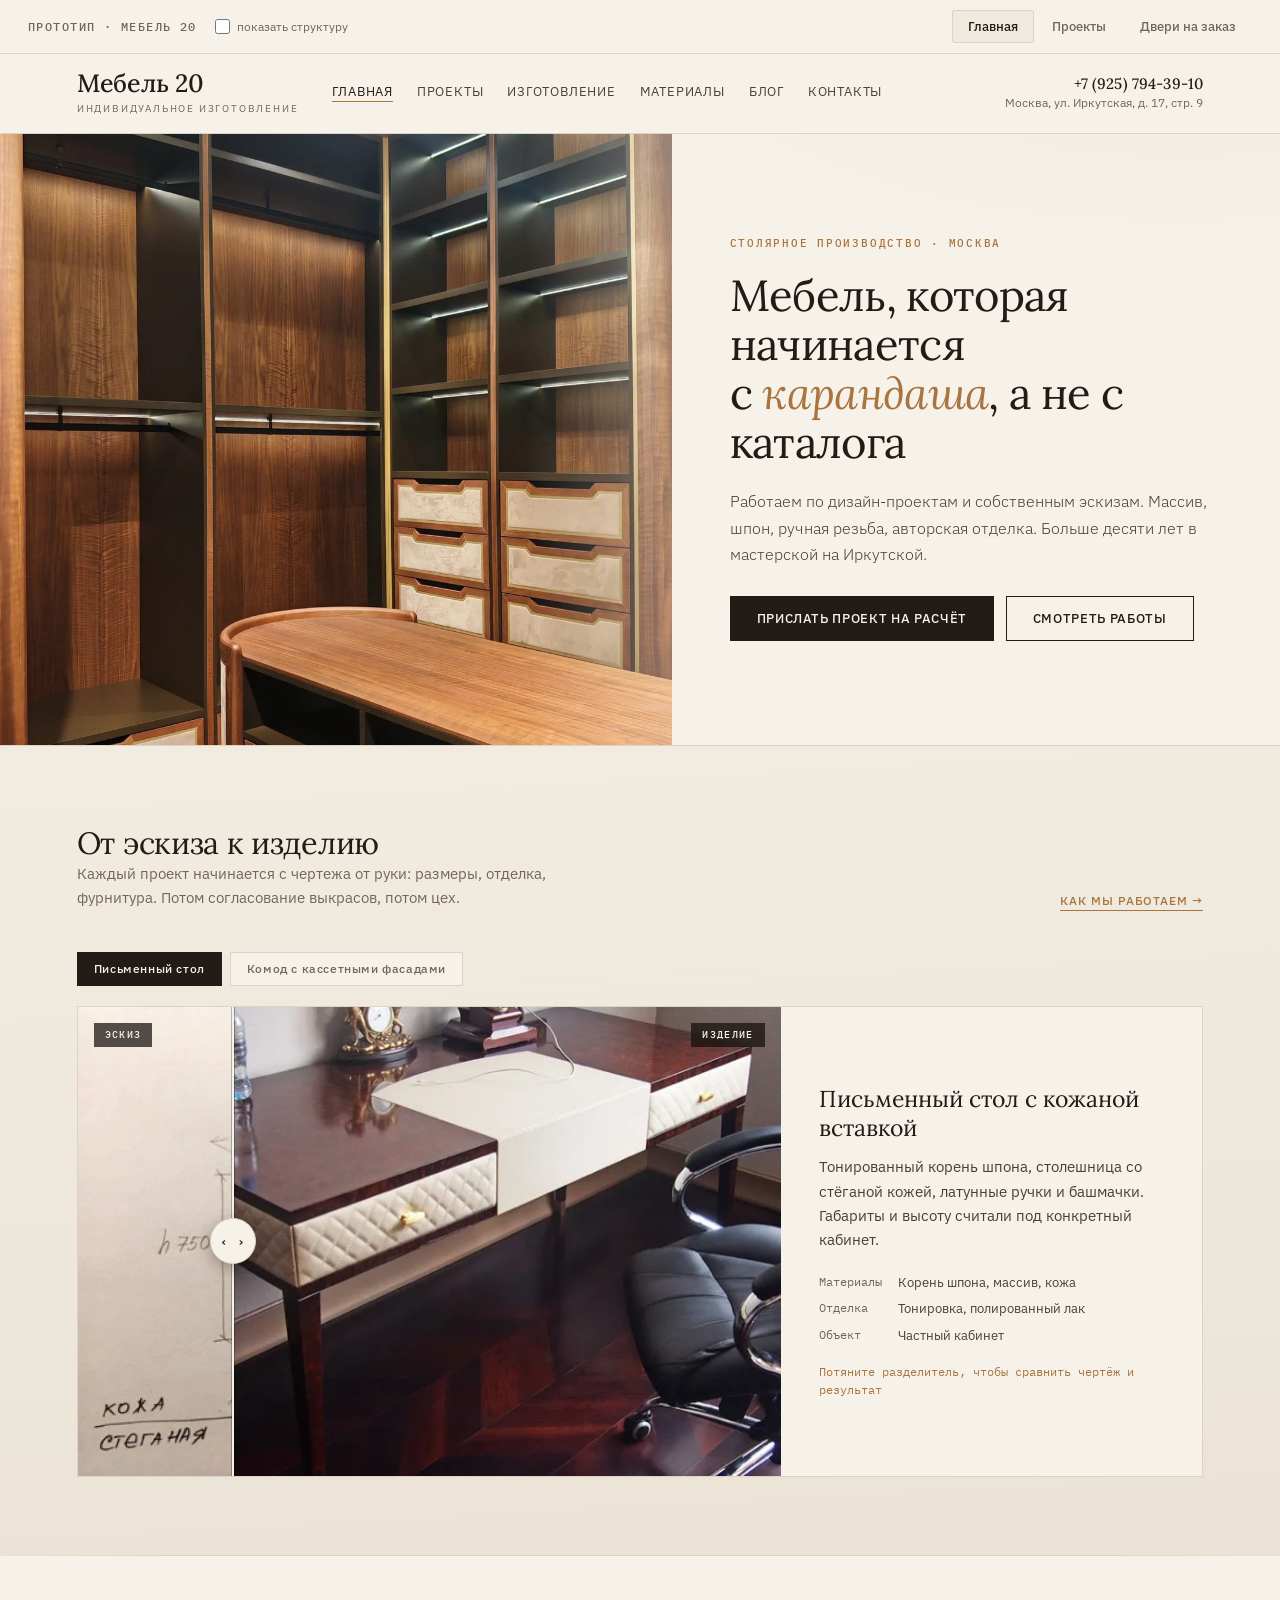
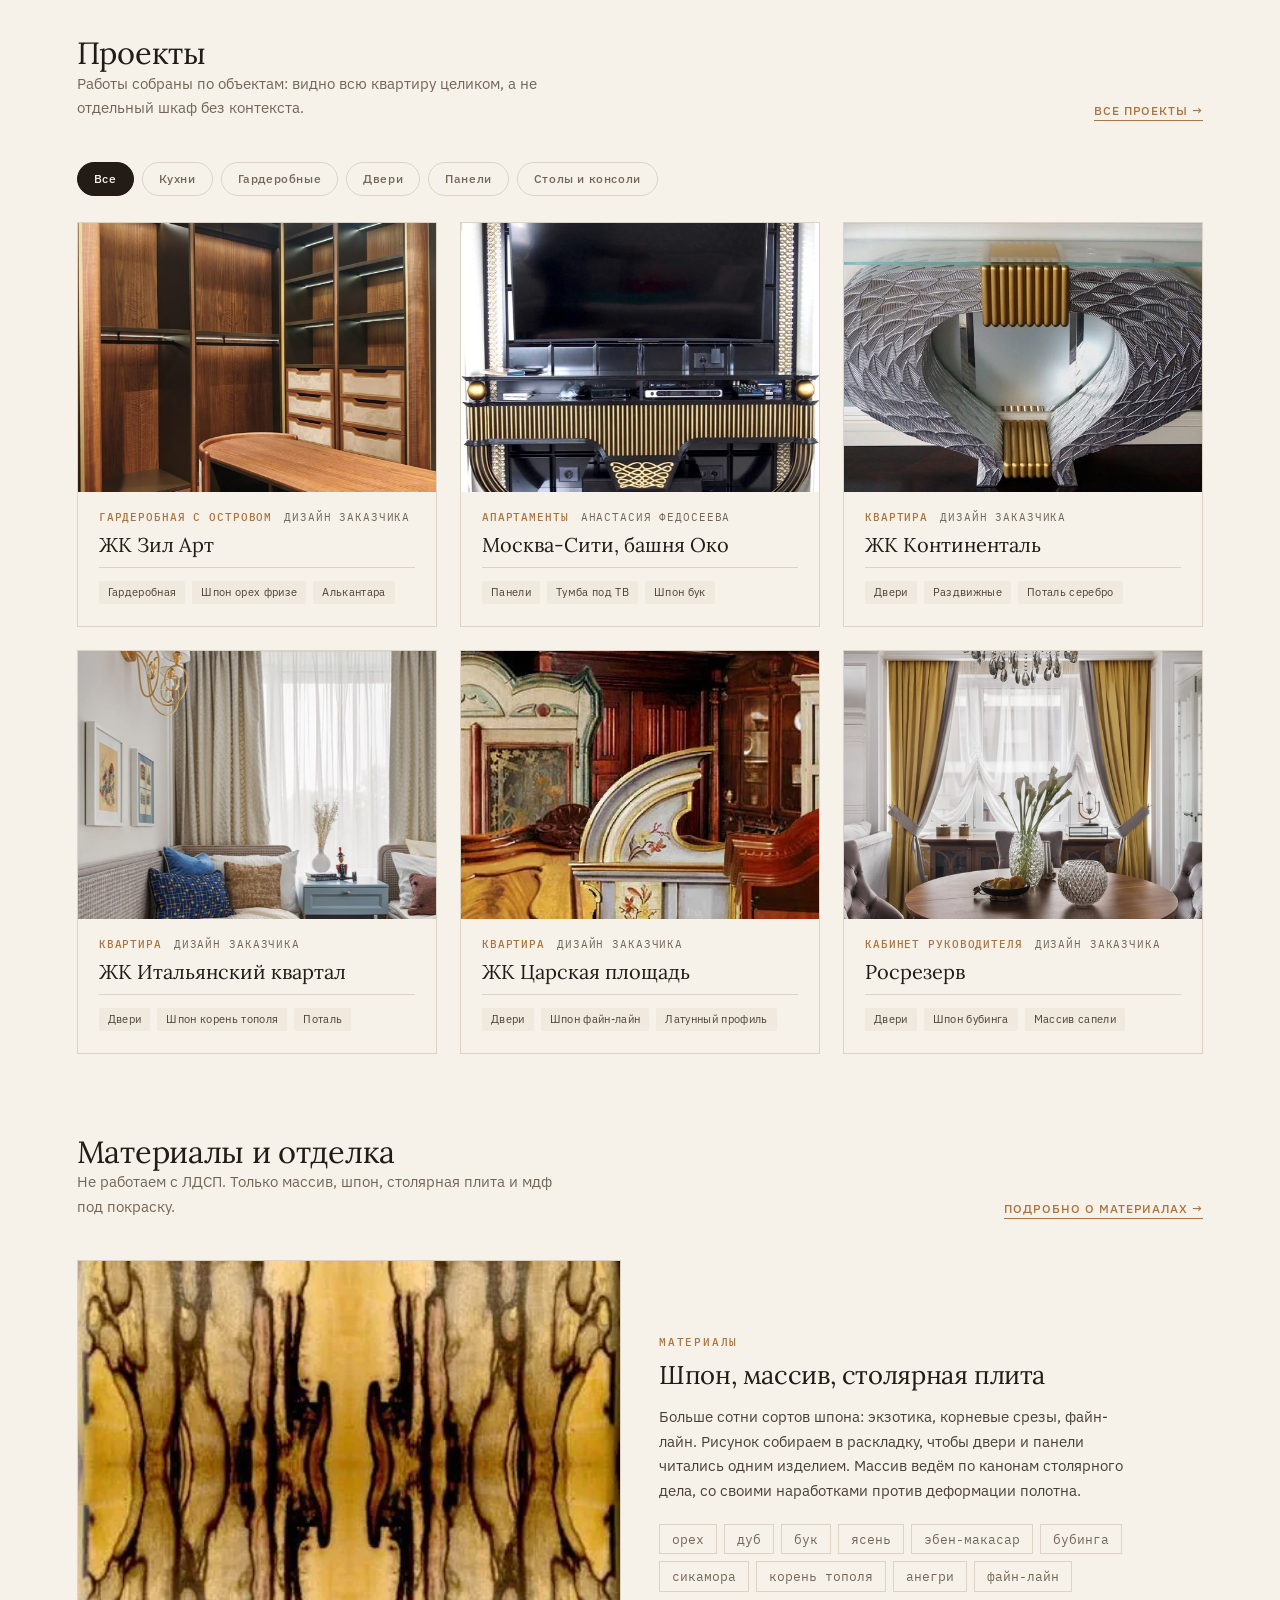
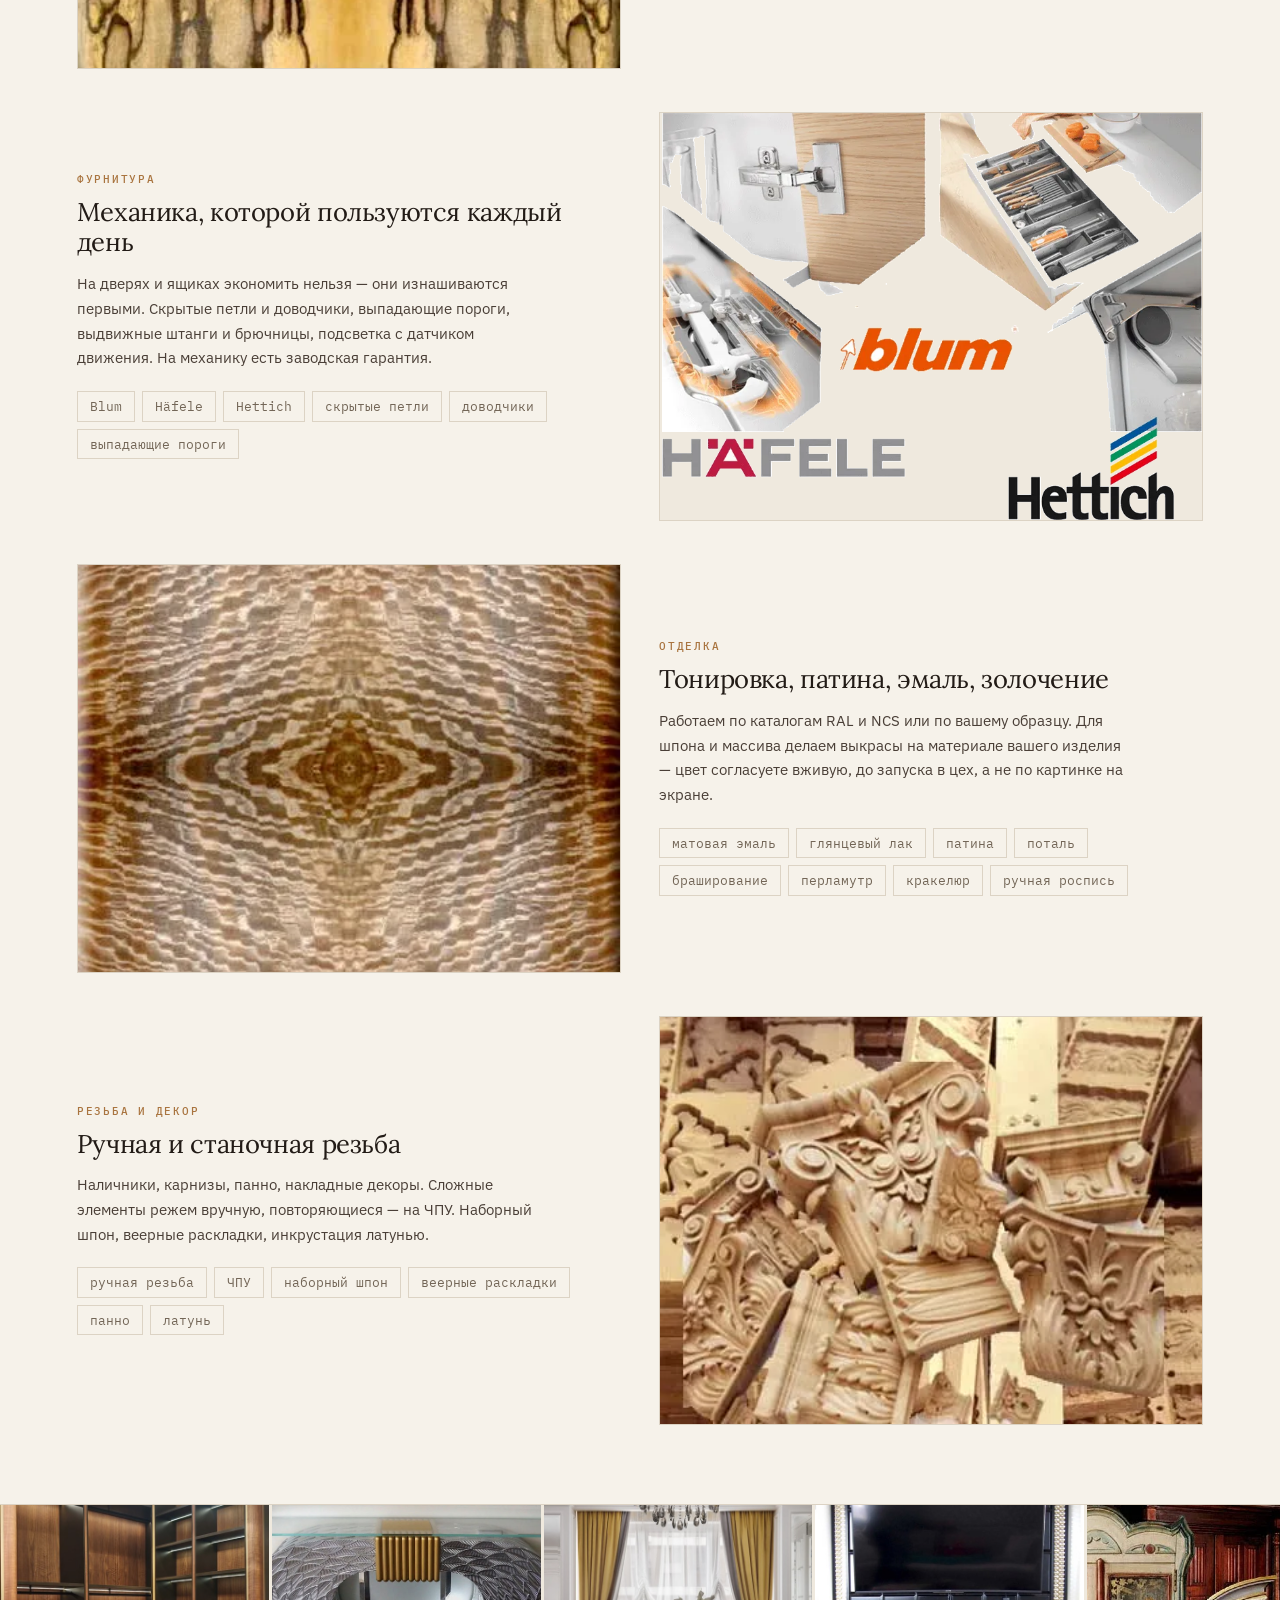
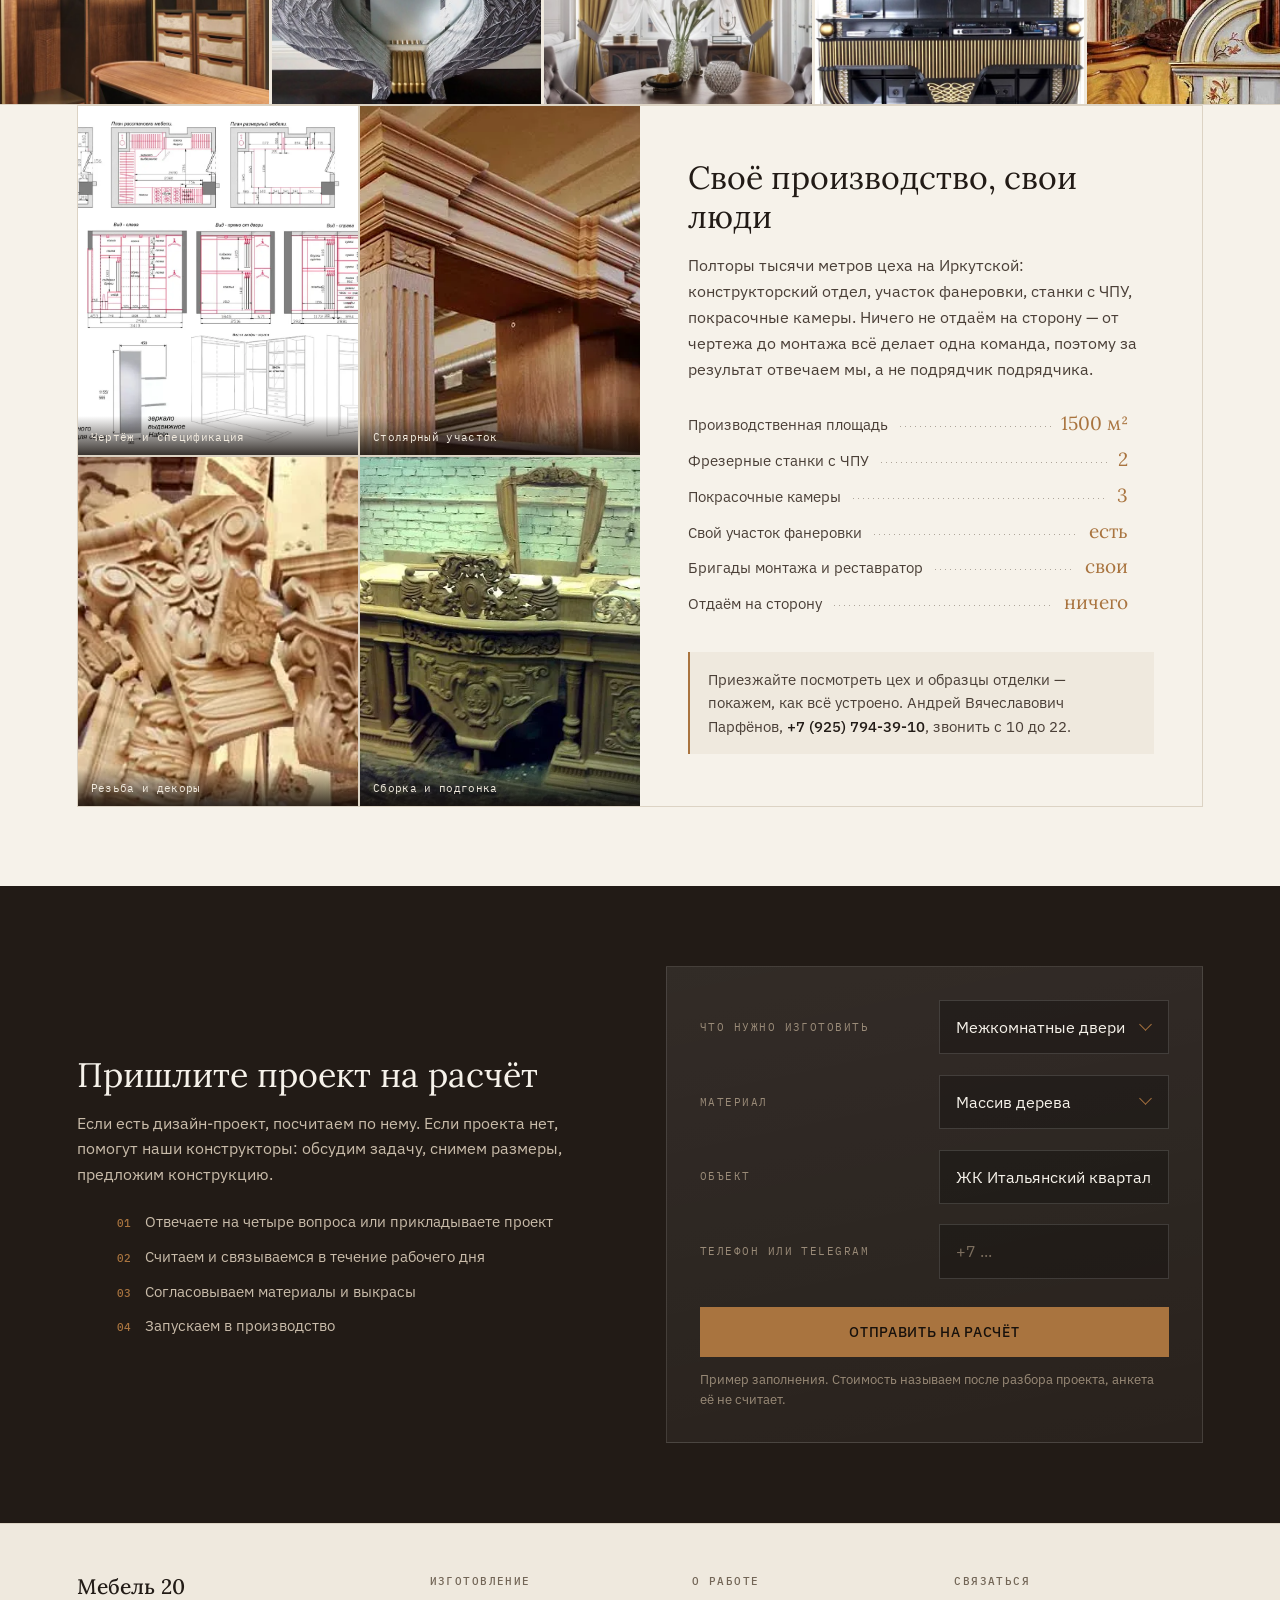
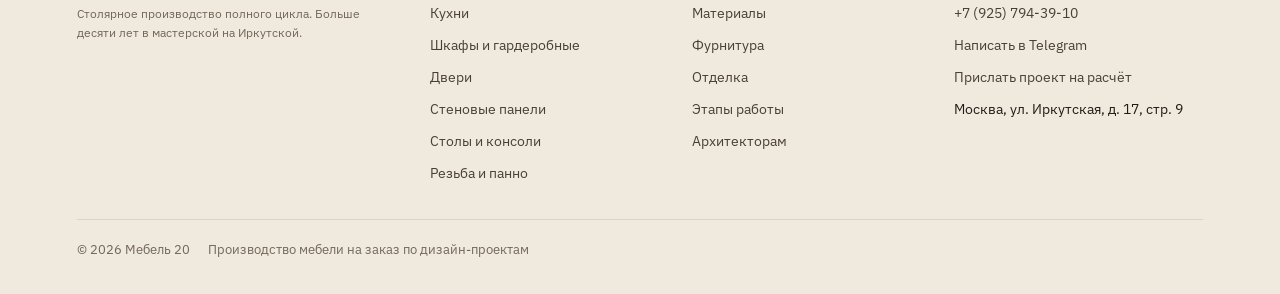
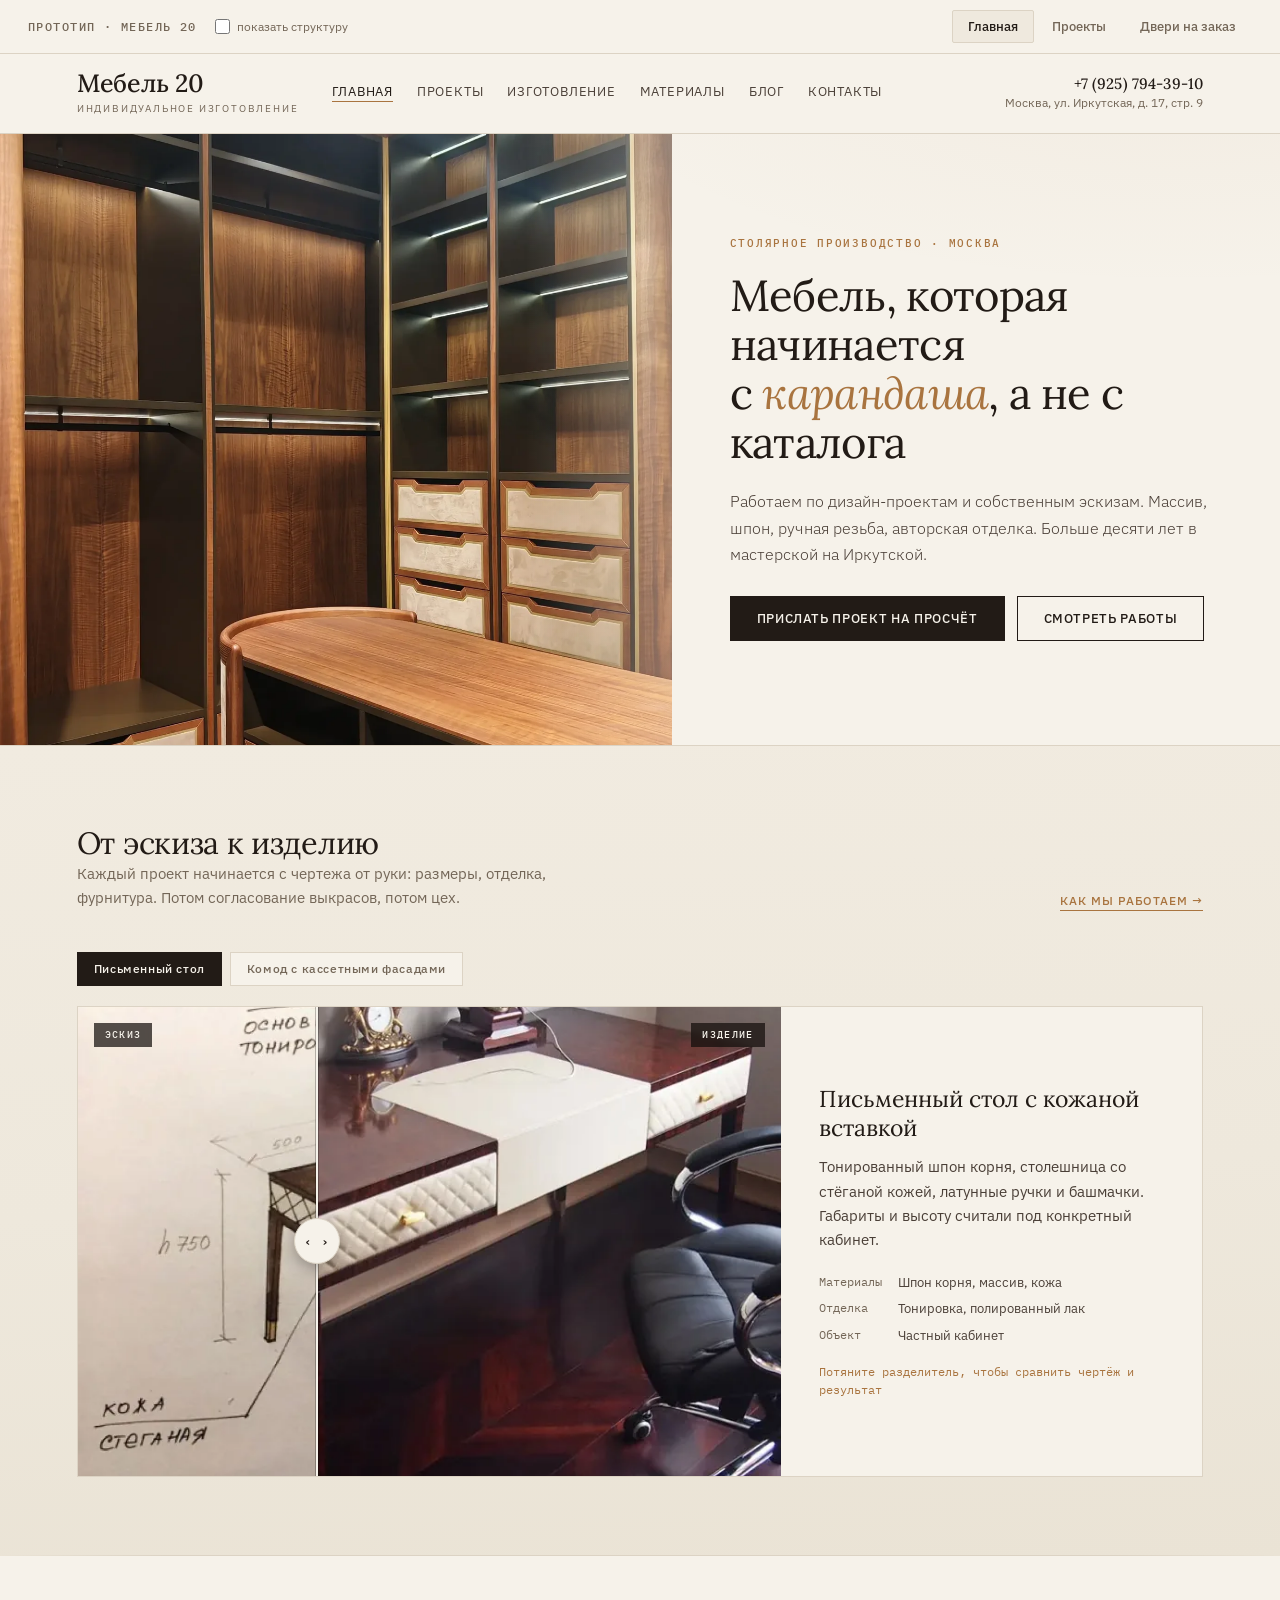
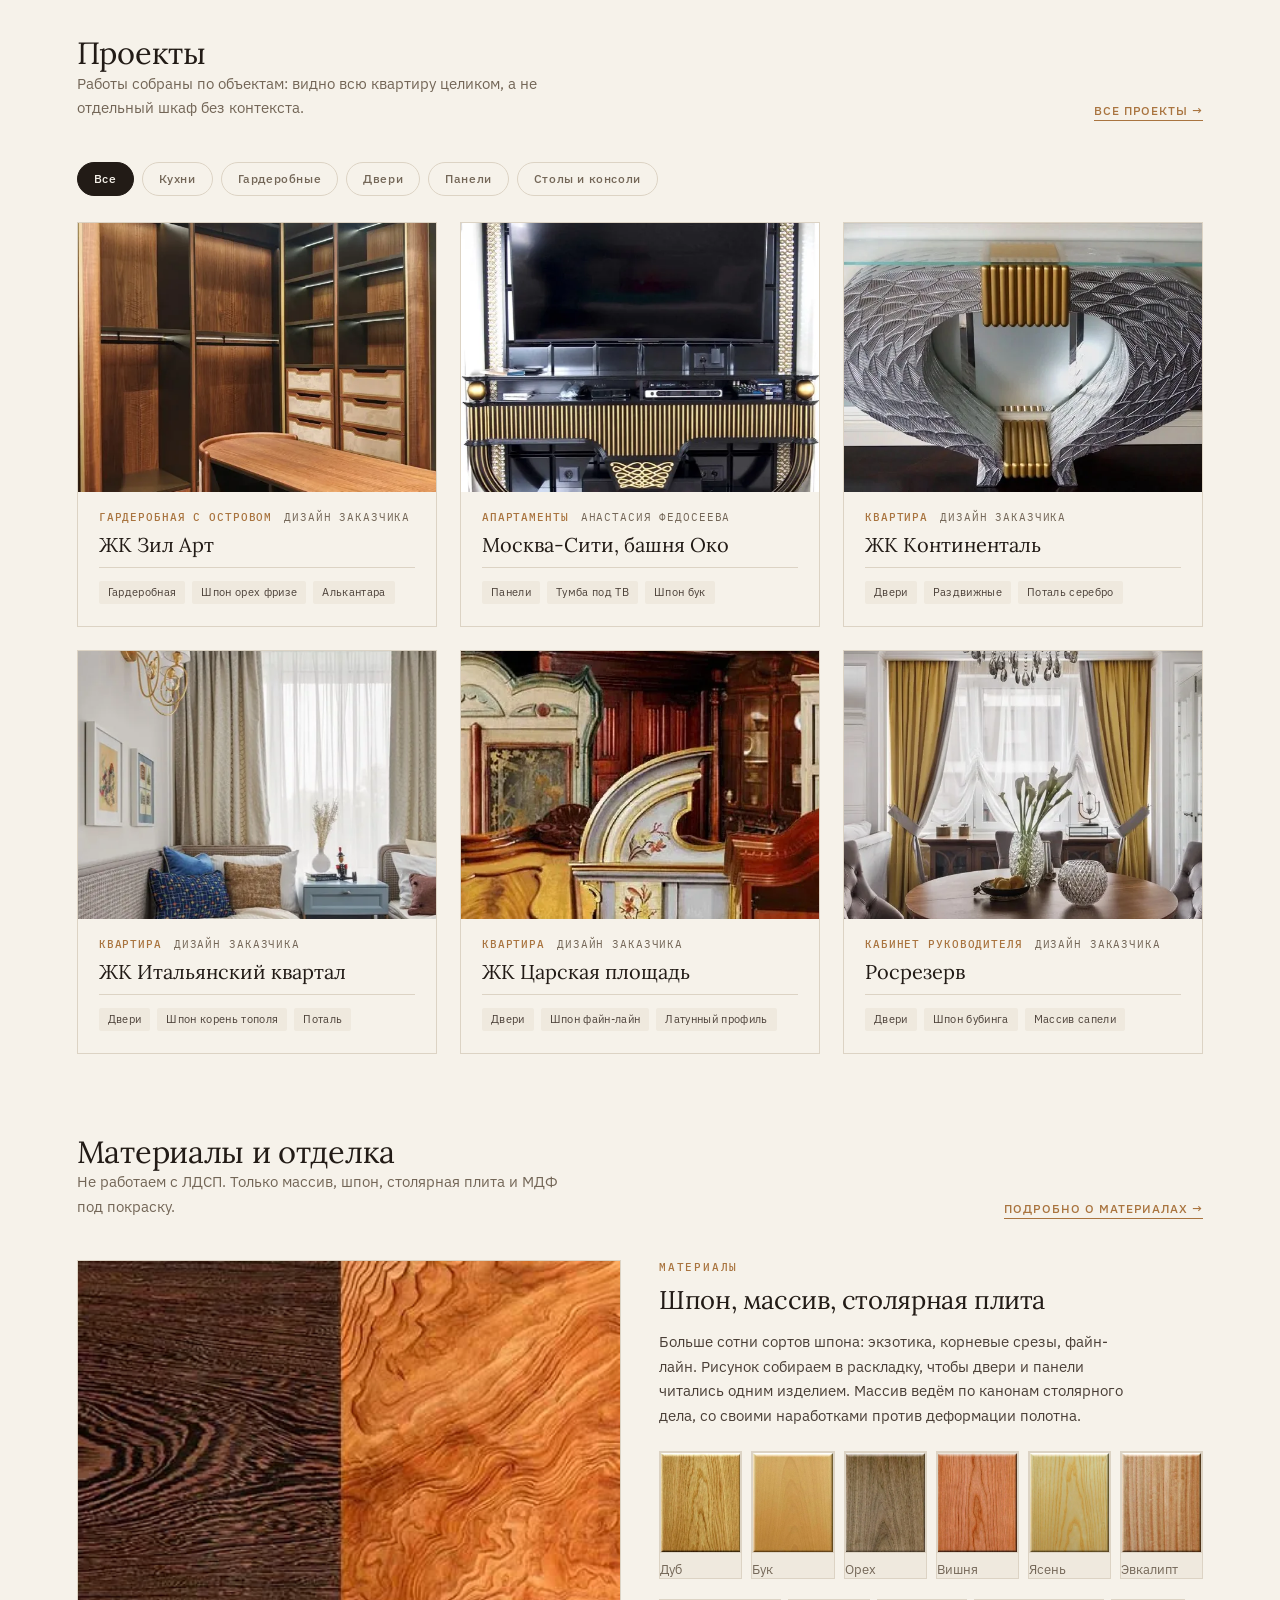
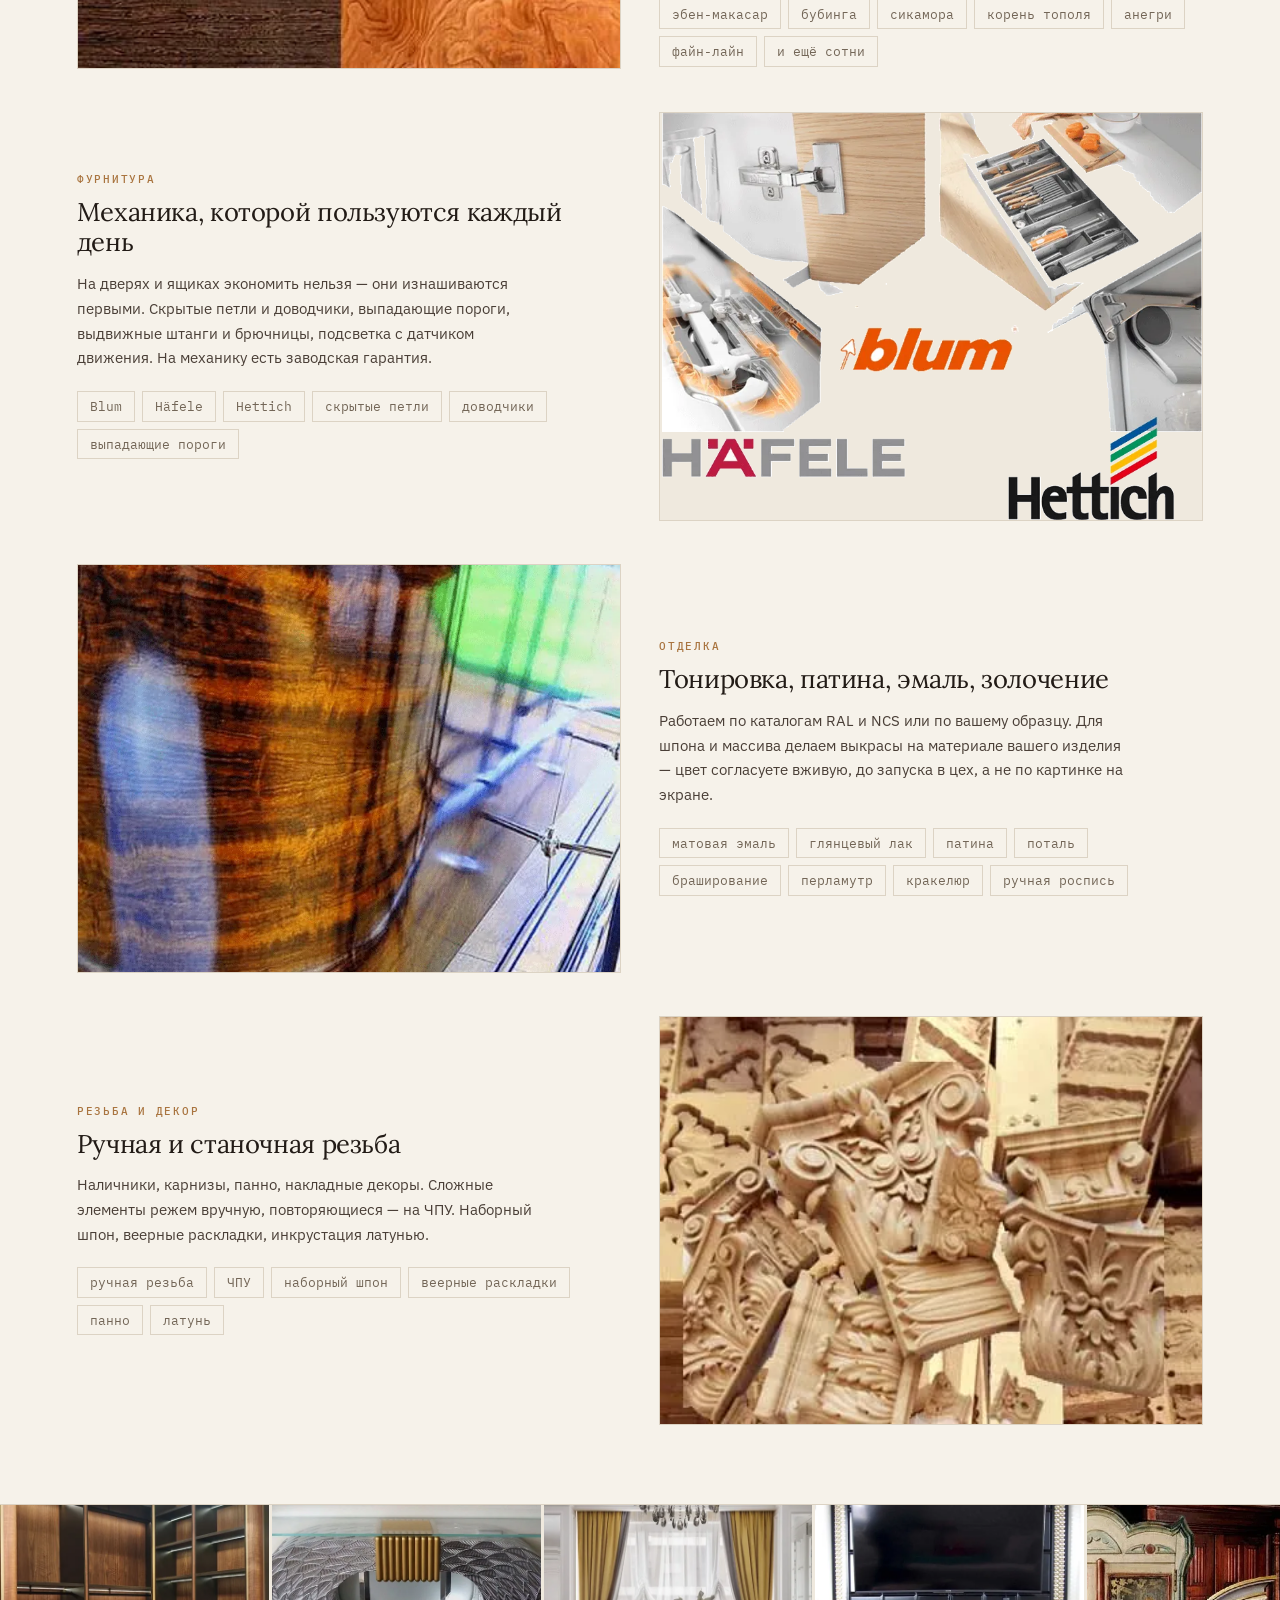
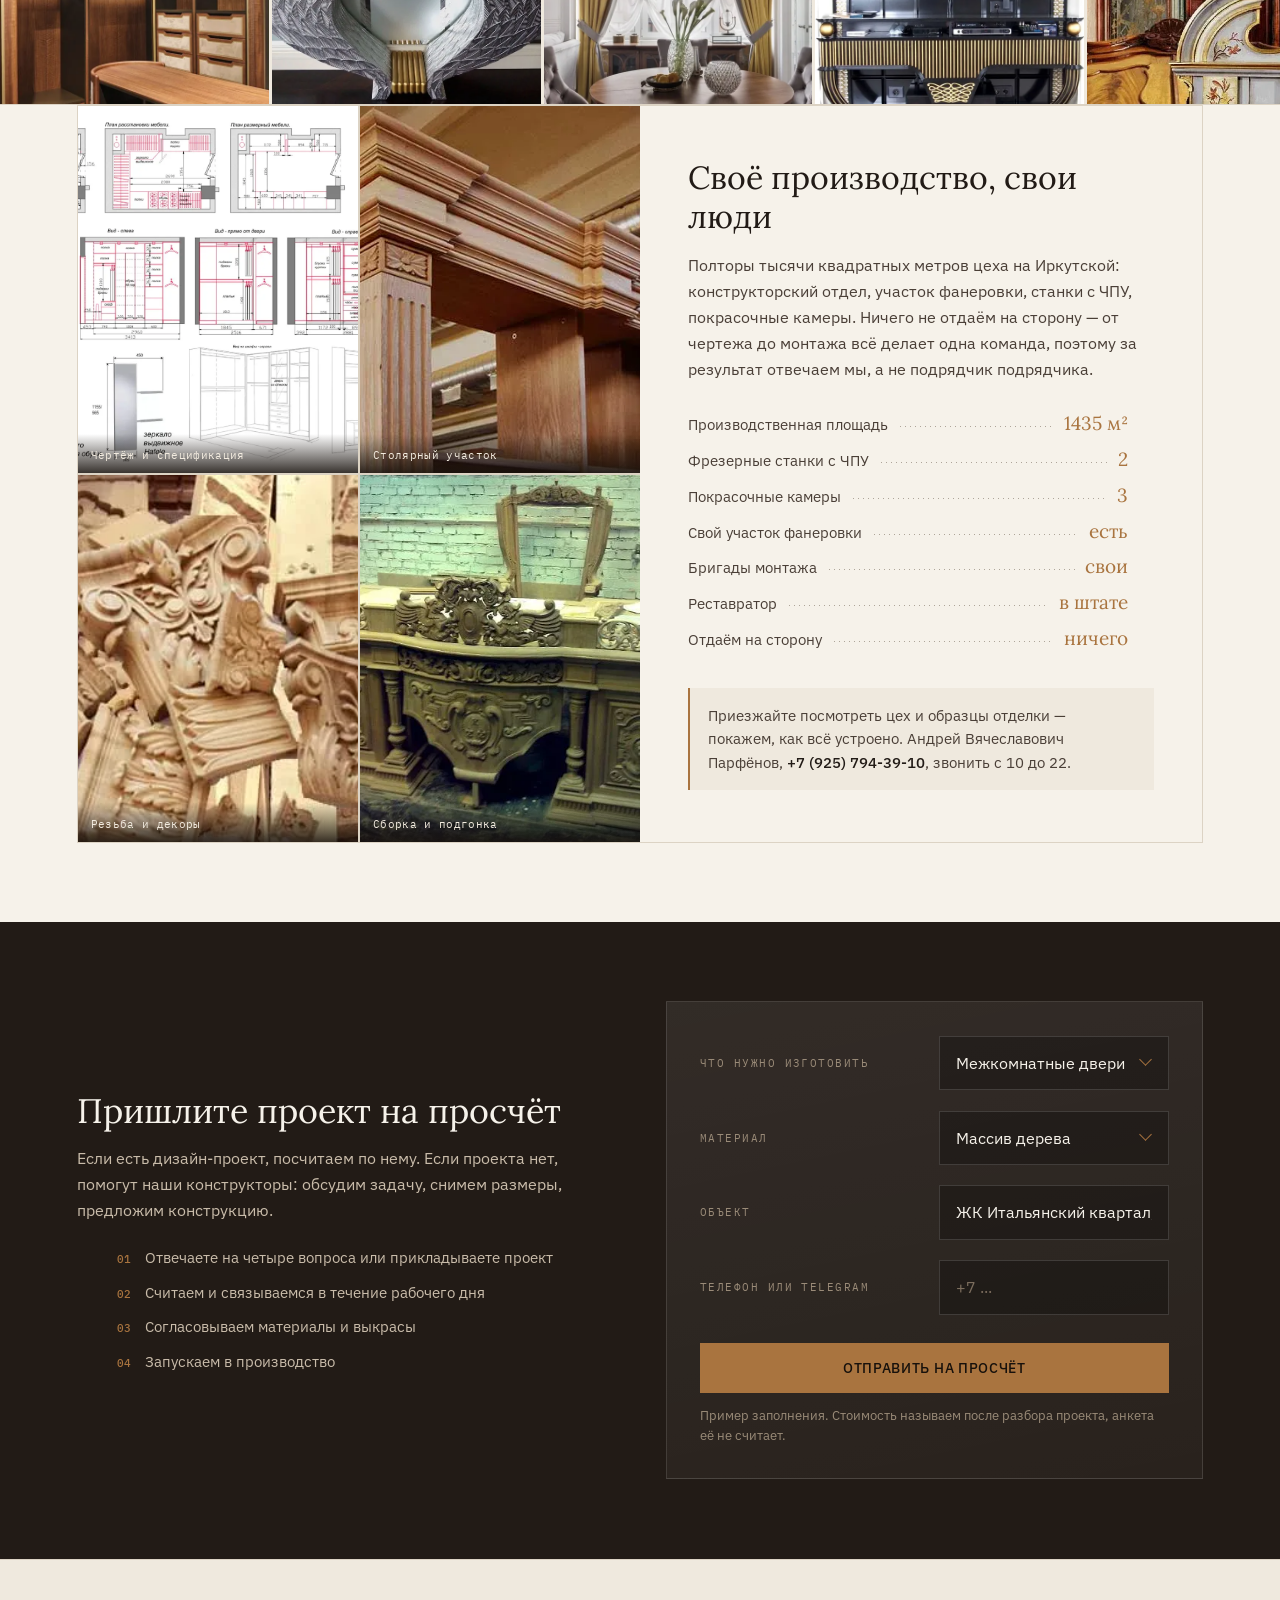
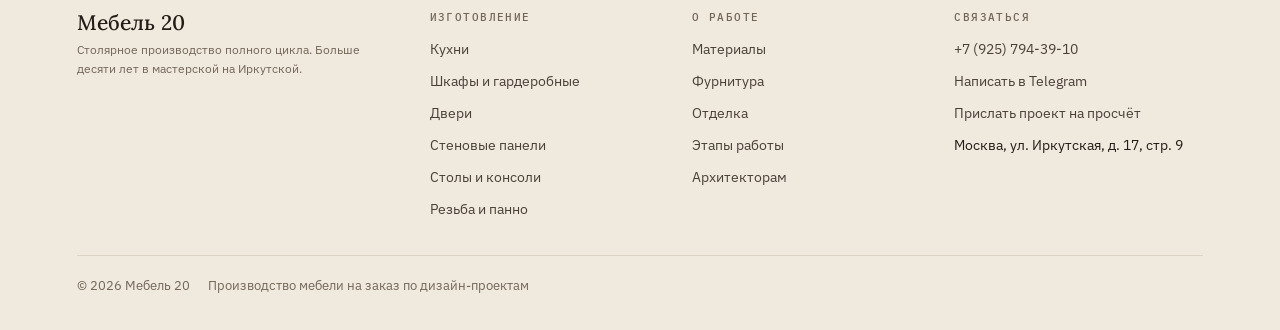
